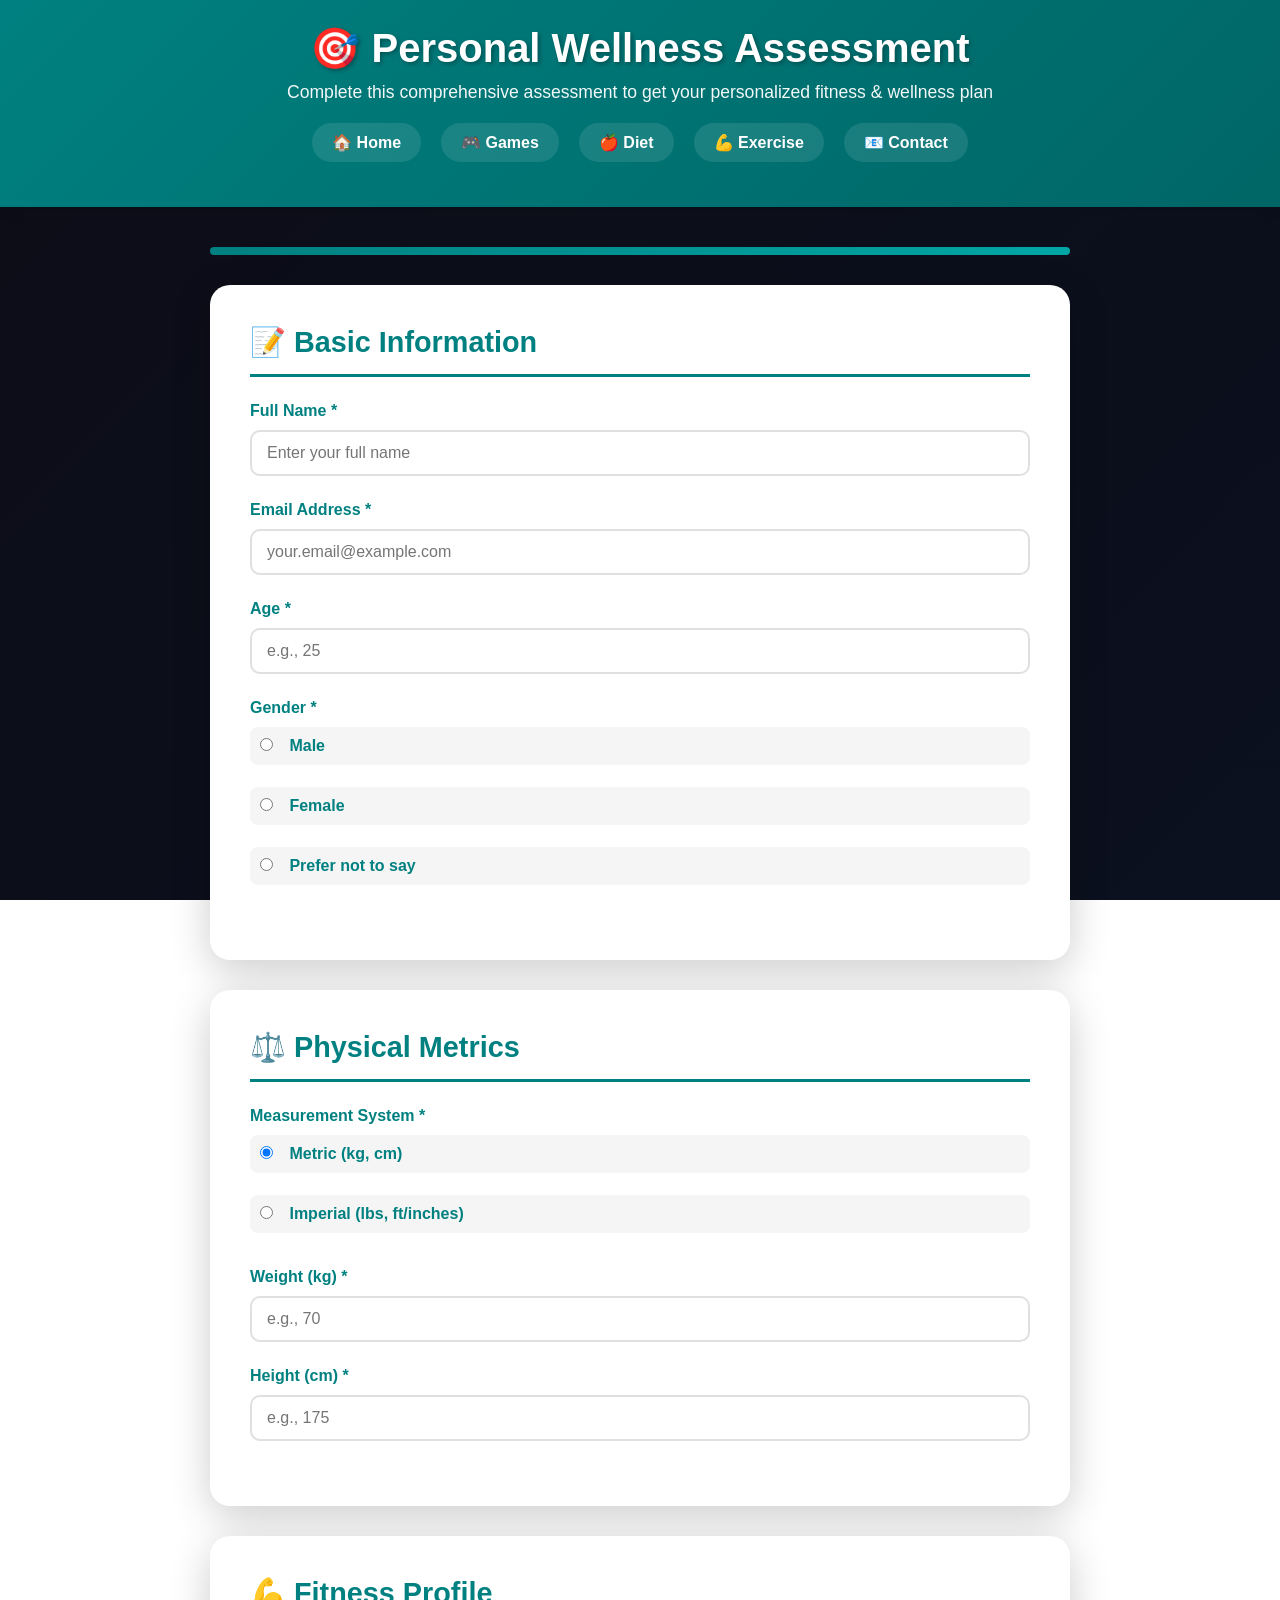
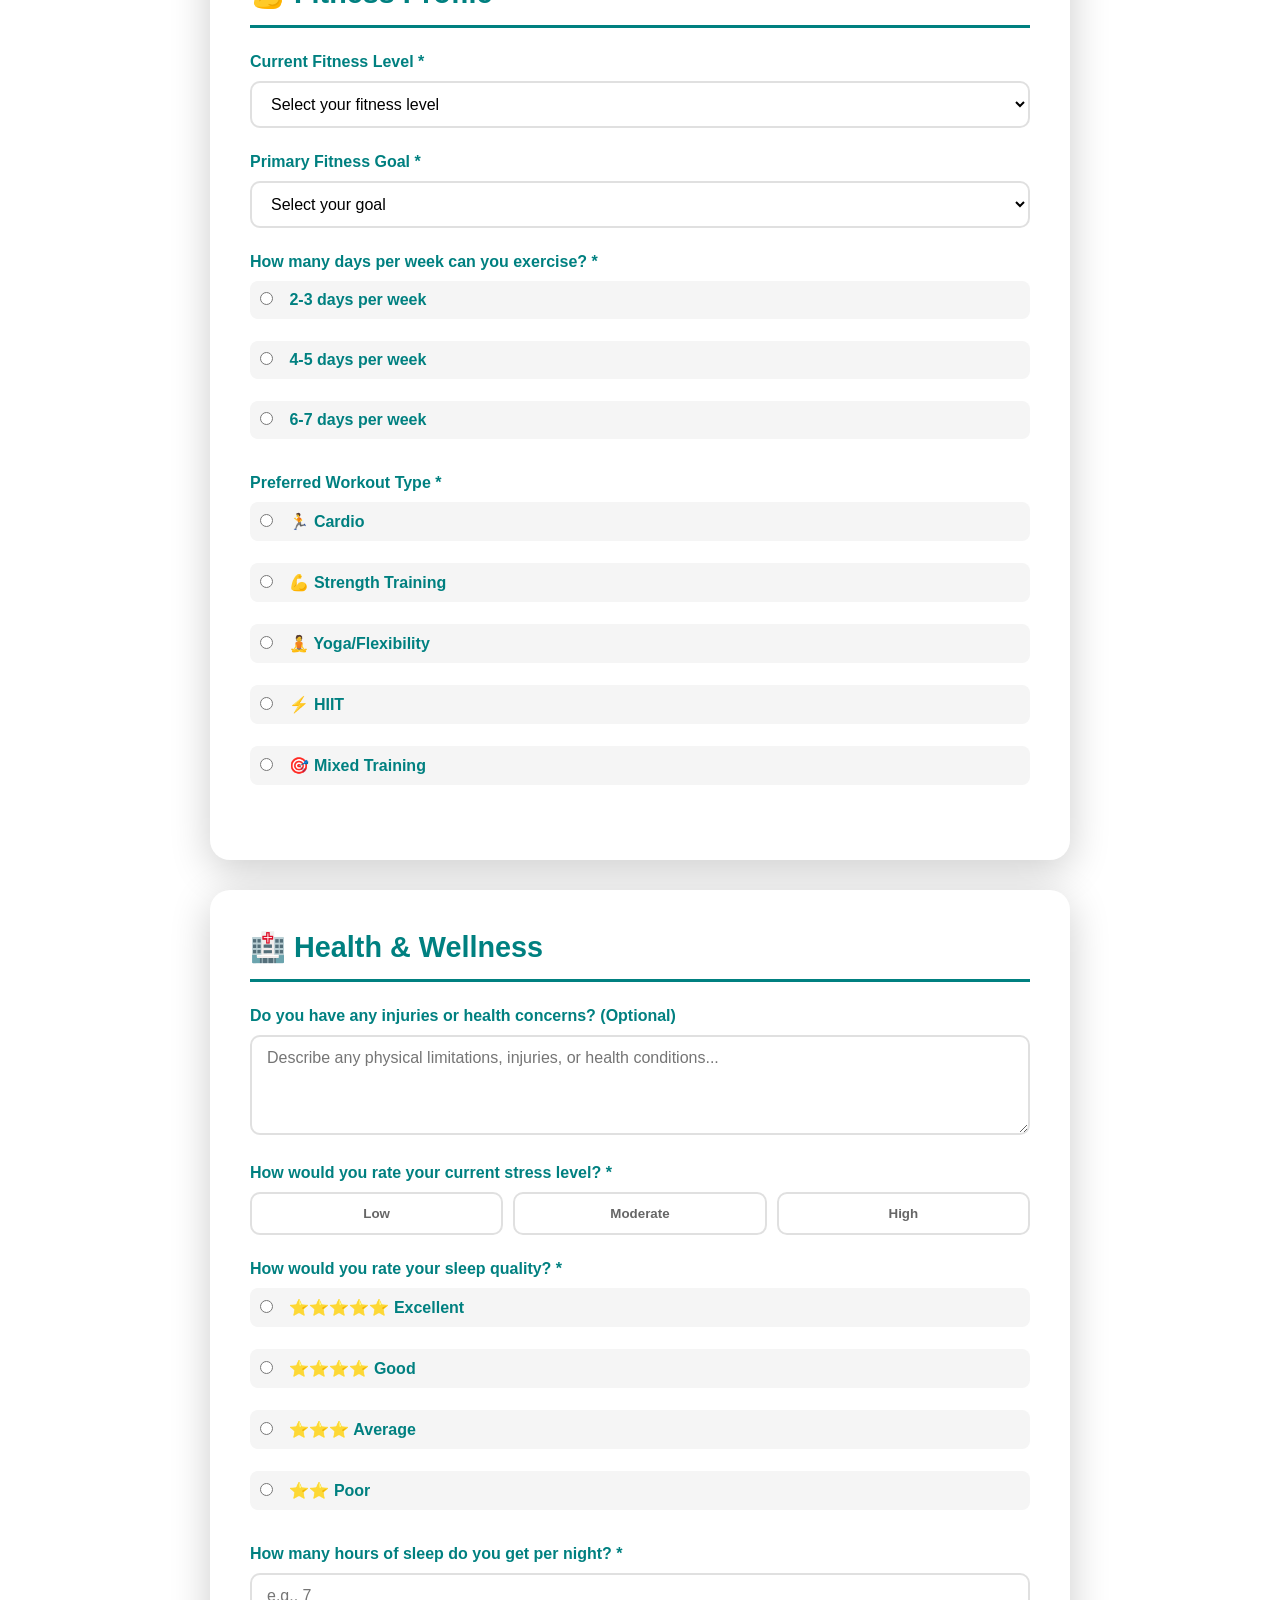
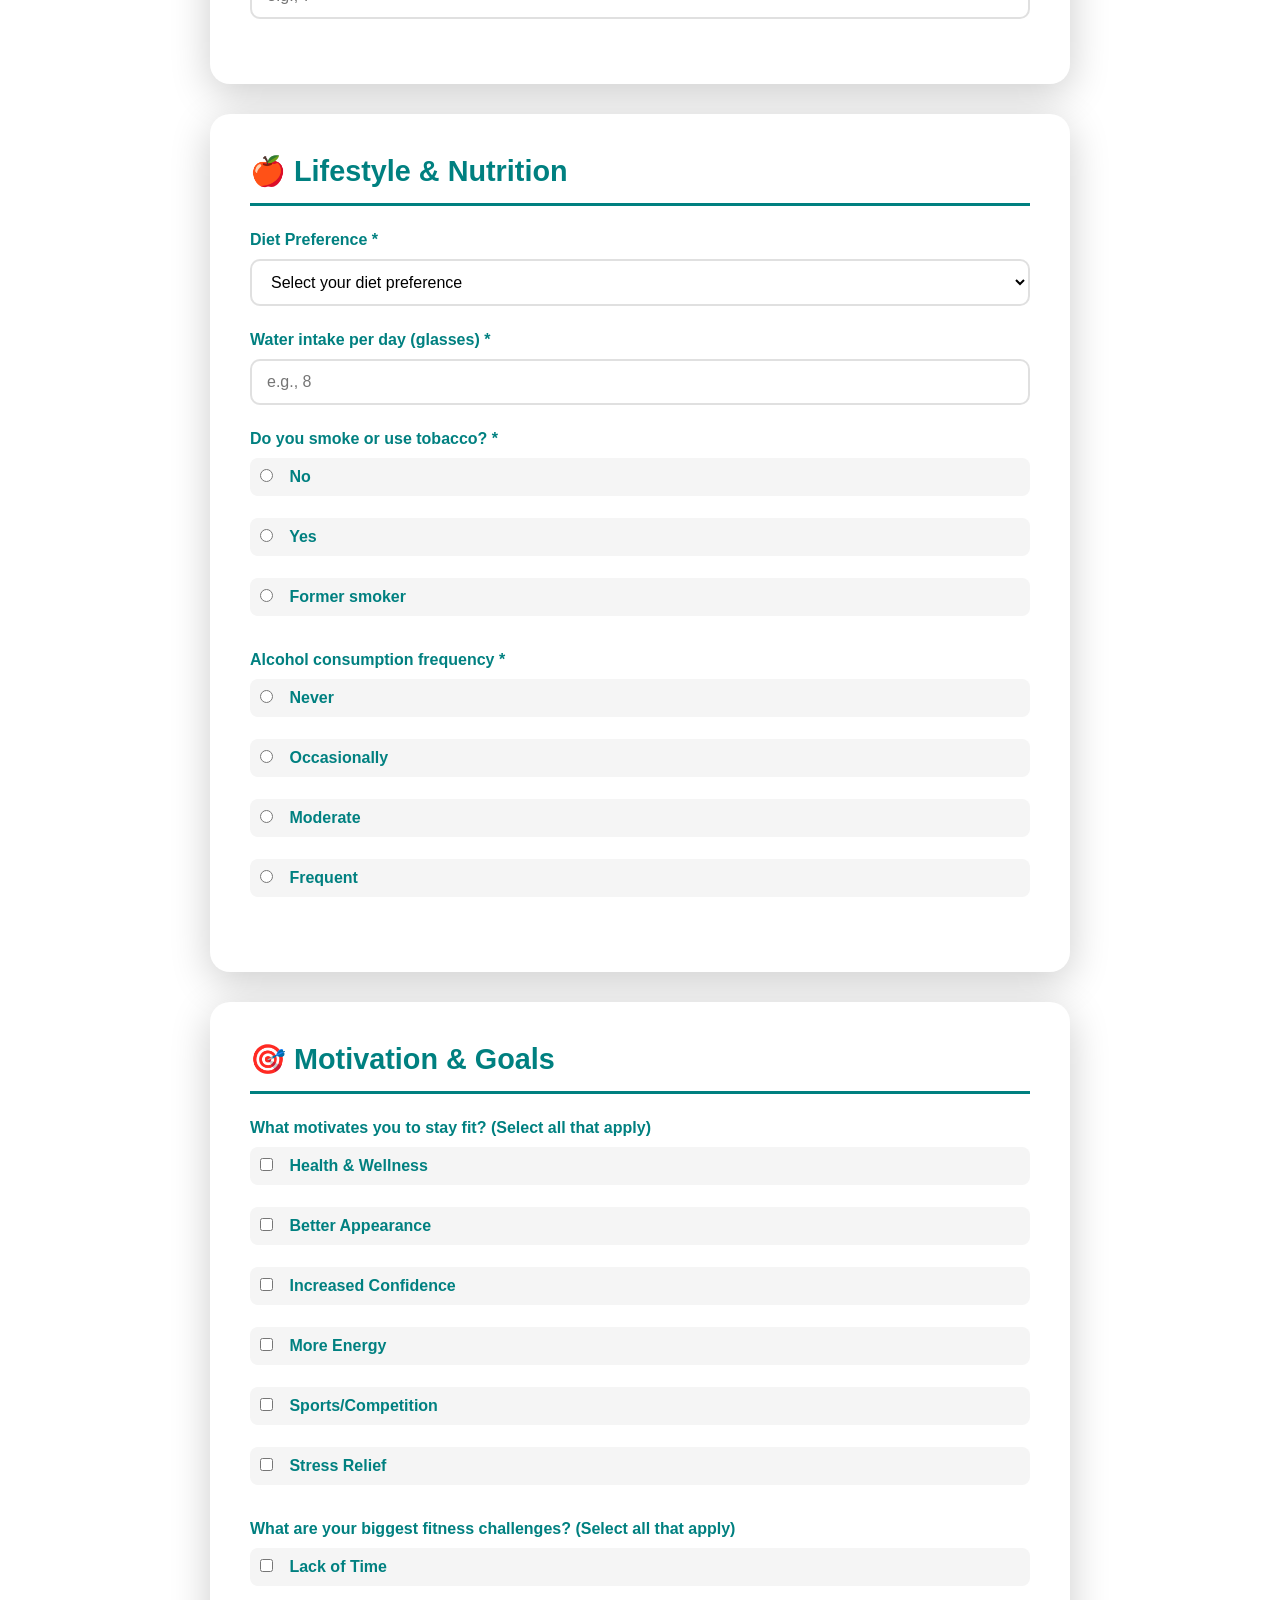
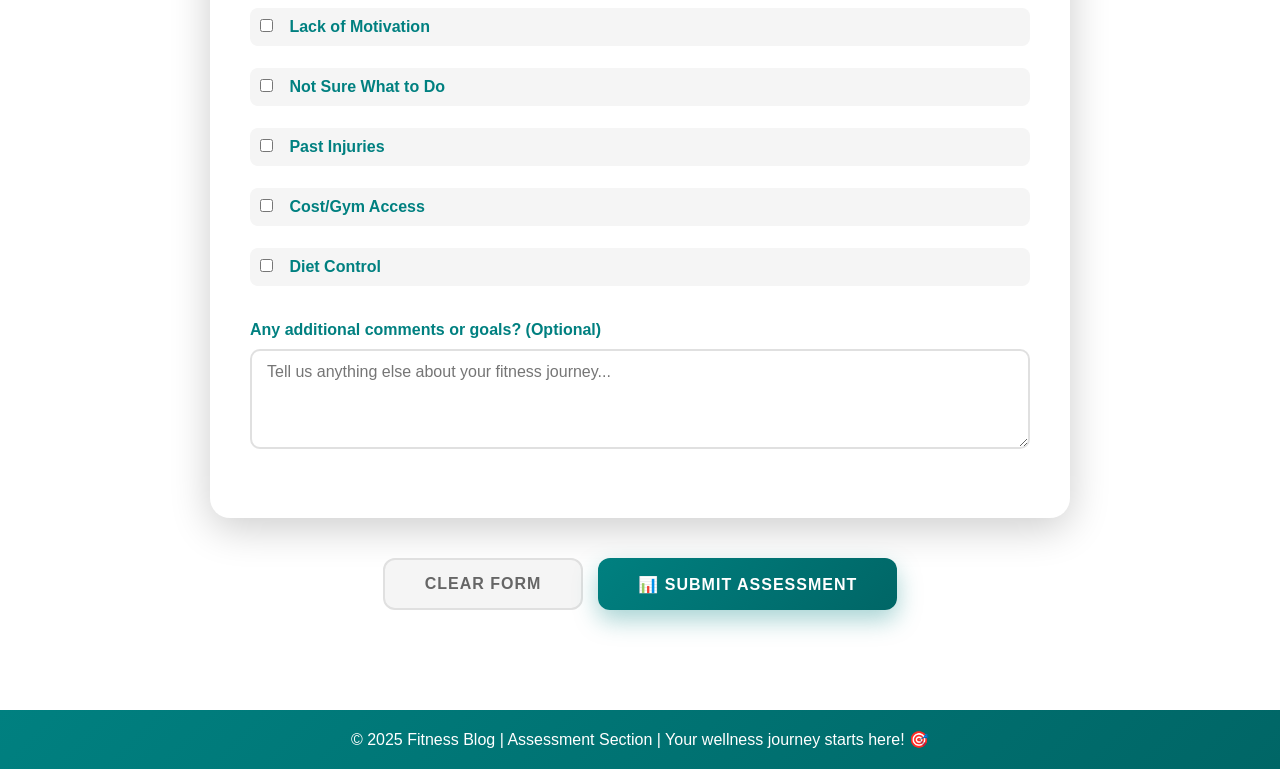
==== assessment.html @ c4cea881 "feat: Add comprehensive wellness assessment, games page, and enhanced BMI calculator with imperial u" ====
<!DOCTYPE html>
<html lang="en">
<head>
  <meta charset="UTF-8">
  <meta name="viewport" content="width=device-width, initial-scale=1.0">
  <meta name="description" content="Comprehensive Fitness & Wellness Assessment">
  <title>Fitness Assessment - Your Personal Wellness Journey</title>
  <style>
    * {
      margin: 0;
      padding: 0;
      box-sizing: border-box;
    }

    body {
      font-family: 'Segoe UI', Arial, sans-serif;
      background: linear-gradient(rgba(0, 0, 0, 0.5), rgba(0, 0, 0, 0.5)), 
                  linear-gradient(135deg, #1a1a2e, #16213e);
      background-size: cover;
      background-attachment: fixed;
      min-height: 100vh;
      color: #333;
    }

    header {
      background: linear-gradient(135deg, #008080, #006666);
      color: white;
      padding: 25px;
      text-align: center;
      box-shadow: 0 2px 15px rgba(0,0,0,0.1);
    }

    header h1 {
      font-size: 2.5rem;
      margin-bottom: 10px;
      text-shadow: 2px 2px 4px rgba(0,0,0,0.3);
    }

    header p {
      font-size: 1.1rem;
      opacity: 0.95;
    }

    nav {
      margin: 20px 0;
      display: flex;
      justify-content: center;
      gap: 20px;
      flex-wrap: wrap;
    }

    nav a {
      color: white;
      text-decoration: none;
      font-weight: bold;
      padding: 10px 20px;
      border-radius: 20px;
      transition: all 0.3s ease;
      background: rgba(255,255,255,0.1);
    }

    nav a:hover {
      background: rgba(255,255,255,0.25);
      color: #ffcc00;
      transform: translateY(-2px);
    }

    .container {
      max-width: 900px;
      margin: 0 auto;
      padding: 40px 20px;
    }

    .form-section {
      background: white;
      border-radius: 20px;
      padding: 40px;
      box-shadow: 0 10px 40px rgba(0,0,0,0.2);
      margin-bottom: 30px;
    }

    .form-section h2 {
      color: #008080;
      font-size: 1.8rem;
      margin-bottom: 25px;
      padding-bottom: 15px;
      border-bottom: 3px solid #008080;
    }

    .form-group {
      margin-bottom: 25px;
    }

    .form-group label {
      display: block;
      color: #008080;
      font-weight: 700;
      margin-bottom: 10px;
      font-size: 1rem;
    }

    .form-group input,
    .form-group select,
    .form-group textarea {
      width: 100%;
      padding: 12px 15px;
      border: 2px solid #e0e0e0;
      border-radius: 10px;
      font-size: 1rem;
      font-family: 'Segoe UI', Arial, sans-serif;
      transition: all 0.3s ease;
      background: rgba(255,255,255,0.95);
    }

    .form-group input:focus,
    .form-group select:focus,
    .form-group textarea:focus {
      border-color: #008080;
      box-shadow: 0 0 12px rgba(0,128,128,0.35);
      background: white;
      outline: none;
    }

    .form-group textarea {
      resize: vertical;
      min-height: 100px;
    }

    .radio-group {
      display: flex;
      flex-direction: column;
      gap: 12px;
    }

    .radio-option {
      display: flex;
      align-items: center;
      padding: 10px;
      border-radius: 8px;
      transition: all 0.2s ease;
      cursor: pointer;
      background: #f5f5f5;
    }

    .radio-option:hover {
      background: #e8f5e9;
    }

    .radio-option input[type="radio"] {
      width: auto;
      margin-right: 12px;
      cursor: pointer;
    }

    .checkbox-group {
      display: flex;
      flex-direction: column;
      gap: 12px;
    }

    .checkbox-option {
      display: flex;
      align-items: center;
      padding: 10px;
      border-radius: 8px;
      transition: all 0.2s ease;
      cursor: pointer;
      background: #f5f5f5;
    }

    .checkbox-option:hover {
      background: #e8f5e9;
    }

    .checkbox-option input[type="checkbox"] {
      width: auto;
      margin-right: 12px;
      cursor: pointer;
    }

    .scale-group {
      display: flex;
      justify-content: space-between;
      gap: 10px;
      margin-top: 10px;
    }

    .scale-btn {
      flex: 1;
      padding: 12px;
      border: 2px solid #e0e0e0;
      background: white;
      border-radius: 10px;
      cursor: pointer;
      transition: all 0.3s ease;
      font-weight: bold;
      color: #666;
    }

    .scale-btn:hover {
      border-color: #008080;
      background: #f0f8f8;
    }

    .scale-btn.active {
      background: #008080;
      color: white;
      border-color: #008080;
    }

    .button-group {
      display: flex;
      gap: 15px;
      justify-content: center;
      margin-top: 40px;
    }

    .btn {
      padding: 15px 40px;
      border: none;
      border-radius: 12px;
      font-size: 1rem;
      font-weight: bold;
      cursor: pointer;
      transition: all 0.3s ease;
      text-transform: uppercase;
      letter-spacing: 1px;
    }

    .btn-primary {
      background: linear-gradient(135deg, #008080, #006666);
      color: white;
      box-shadow: 0 10px 25px rgba(0,128,128,0.35);
    }

    .btn-primary:hover {
      transform: translateY(-3px);
      box-shadow: 0 15px 35px rgba(0,128,128,0.5);
    }

    .btn-primary:disabled {
      opacity: 0.5;
      cursor: not-allowed;
      transform: none;
    }

    .btn-secondary {
      background: #f5f5f5;
      color: #666;
      border: 2px solid #e0e0e0;
    }

    .btn-secondary:hover {
      border-color: #008080;
      color: #008080;
    }

    .progress-bar {
      background: #e0e0e0;
      height: 8px;
      border-radius: 10px;
      margin-bottom: 30px;
      overflow: hidden;
    }

    .progress-fill {
      height: 100%;
      background: linear-gradient(90deg, #008080, #00a6a6);
      transition: width 0.3s ease;
    }

    footer {
      background: linear-gradient(135deg, #008080, #006666);
      color: white;
      text-align: center;
      padding: 20px;
      margin-top: 60px;
    }

    .success-message {
      display: none;
      background: #4caf50;
      color: white;
      padding: 20px;
      border-radius: 10px;
      margin-bottom: 20px;
      text-align: center;
      font-weight: bold;
    }

    .error-message {
      display: none;
      background: #f44336;
      color: white;
      padding: 20px;
      border-radius: 10px;
      margin-bottom: 20px;
      text-align: center;
      font-weight: bold;
    }
  </style>
</head>
<body>

  <header>
    <h1>🎯 Personal Wellness Assessment</h1>
    <p>Complete this comprehensive assessment to get your personalized fitness & wellness plan</p>
    <nav>
      <a href="index.html">🏠 Home</a>
      <a href="games.html">🎮 Games</a>
      <a href="diet.html">🍎 Diet</a>
      <a href="exercise.html">💪 Exercise</a>
      <a href="contact.html">📧 Contact</a>
    </nav>
  </header>

  <div class="container">
    <div class="progress-bar">
      <div class="progress-fill" id="progressFill"></div>
    </div>

    <div class="success-message" id="successMessage">
      ✅ Assessment submitted successfully! Check your email for personalized recommendations.
    </div>

    <div class="error-message" id="errorMessage"></div>

    <form id="assessmentForm">
      <!-- Section 1: Basic Information -->
      <div class="form-section">
        <h2>📝 Basic Information</h2>

        <div class="form-group">
          <label for="name">Full Name *</label>
          <input type="text" id="name" name="name" required placeholder="Enter your full name">
        </div>

        <div class="form-group">
          <label for="email">Email Address *</label>
          <input type="email" id="email" name="email" required placeholder="your.email@example.com">
        </div>

        <div class="form-group">
          <label for="age">Age *</label>
          <input type="number" id="age" name="age" required min="13" max="120" placeholder="e.g., 25">
        </div>

        <div class="form-group">
          <label>Gender *</label>
          <div class="radio-group">
            <label class="radio-option">
              <input type="radio" name="gender" value="male" required> Male
            </label>
            <label class="radio-option">
              <input type="radio" name="gender" value="female" required> Female
            </label>
            <label class="radio-option">
              <input type="radio" name="gender" value="other" required> Prefer not to say
            </label>
          </div>
        </div>
      </div>

      <!-- Section 2: Physical Metrics -->
      <div class="form-section">
        <h2>⚖️ Physical Metrics</h2>

        <div class="form-group">
          <label>Measurement System *</label>
          <div class="radio-group">
            <label class="radio-option">
              <input type="radio" name="unitSystem" value="metric" required checked> Metric (kg, cm)
            </label>
            <label class="radio-option">
              <input type="radio" name="unitSystem" value="imperial" required> Imperial (lbs, ft/inches)
            </label>
          </div>
        </div>

        <div class="form-group">
          <label for="weight">Weight (kg) *</label>
          <input type="number" id="weight" name="weight" required min="30" max="300" step="0.1" placeholder="e.g., 70">
        </div>

        <div class="form-group">
          <label for="height">Height (cm) *</label>
          <input type="number" id="height" name="height" required min="100" max="250" placeholder="e.g., 175">
        </div>
      </div>

      <!-- Section 3: Fitness Profile -->
      <div class="form-section">
        <h2>💪 Fitness Profile</h2>

        <div class="form-group">
          <label for="fitnessLevel">Current Fitness Level *</label>
          <select id="fitnessLevel" name="fitnessLevel" required>
            <option value="">Select your fitness level</option>
            <option value="beginner">🌱 Beginner (Little to no exercise)</option>
            <option value="intermediate">📈 Intermediate (Exercise 2-3x per week)</option>
            <option value="advanced">🏆 Advanced (Exercise 4+ times per week)</option>
          </select>
        </div>

        <div class="form-group">
          <label for="goal">Primary Fitness Goal *</label>
          <select id="goal" name="goal" required>
            <option value="">Select your goal</option>
            <option value="weight-loss">💪 Weight Loss</option>
            <option value="muscle-gain">🏋️ Muscle Gain</option>
            <option value="strength">⚡ Build Strength</option>
            <option value="flexibility">🧘 Flexibility & Mobility</option>
            <option value="endurance">🏃 Improve Endurance</option>
            <option value="general">✨ General Health & Fitness</option>
          </select>
        </div>

        <div class="form-group">
          <label>How many days per week can you exercise? *</label>
          <div class="radio-group">
            <label class="radio-option">
              <input type="radio" name="frequency" value="2-3" required> 2-3 days per week
            </label>
            <label class="radio-option">
              <input type="radio" name="frequency" value="4-5" required> 4-5 days per week
            </label>
            <label class="radio-option">
              <input type="radio" name="frequency" value="6-7" required> 6-7 days per week
            </label>
          </div>
        </div>

        <div class="form-group">
          <label>Preferred Workout Type *</label>
          <div class="radio-group">
            <label class="radio-option">
              <input type="radio" name="workoutType" value="cardio" required> 🏃 Cardio
            </label>
            <label class="radio-option">
              <input type="radio" name="workoutType" value="strength" required> 💪 Strength Training
            </label>
            <label class="radio-option">
              <input type="radio" name="workoutType" value="yoga" required> 🧘 Yoga/Flexibility
            </label>
            <label class="radio-option">
              <input type="radio" name="workoutType" value="hiit" required> ⚡ HIIT
            </label>
            <label class="radio-option">
              <input type="radio" name="workoutType" value="mixed" required> 🎯 Mixed Training
            </label>
          </div>
        </div>
      </div>

      <!-- Section 4: Health & Wellness -->
      <div class="form-section">
        <h2>🏥 Health & Wellness</h2>

        <div class="form-group">
          <label>Do you have any injuries or health concerns? (Optional)</label>
          <textarea id="injuries" name="injuries" placeholder="Describe any physical limitations, injuries, or health conditions..."></textarea>
        </div>

        <div class="form-group">
          <label>How would you rate your current stress level? *</label>
          <div class="scale-group">
            <button type="button" class="scale-btn" data-stress="1">Low</button>
            <button type="button" class="scale-btn" data-stress="2">Moderate</button>
            <button type="button" class="scale-btn" data-stress="3">High</button>
          </div>
          <input type="hidden" id="stressLevel" name="stressLevel" required>
        </div>

        <div class="form-group">
          <label>How would you rate your sleep quality? *</label>
          <div class="radio-group">
            <label class="radio-option">
              <input type="radio" name="sleep" value="excellent" required> ⭐⭐⭐⭐⭐ Excellent
            </label>
            <label class="radio-option">
              <input type="radio" name="sleep" value="good" required> ⭐⭐⭐⭐ Good
            </label>
            <label class="radio-option">
              <input type="radio" name="sleep" value="average" required> ⭐⭐⭐ Average
            </label>
            <label class="radio-option">
              <input type="radio" name="sleep" value="poor" required> ⭐⭐ Poor
            </label>
          </div>
        </div>

        <div class="form-group">
          <label>How many hours of sleep do you get per night? *</label>
          <input type="number" id="sleepHours" name="sleepHours" required min="3" max="12" step="0.5" placeholder="e.g., 7">
        </div>
      </div>

      <!-- Section 5: Lifestyle & Nutrition -->
      <div class="form-section">
        <h2>🍎 Lifestyle & Nutrition</h2>

        <div class="form-group">
          <label for="dietPreference">Diet Preference *</label>
          <select id="dietPreference" name="dietPreference" required>
            <option value="">Select your diet preference</option>
            <option value="vegetarian">🥬 Vegetarian</option>
            <option value="non-vegetarian">🥩 Non-Vegetarian</option>
            <option value="vegan">🌱 Vegan</option>
            <option value="no-preference">😋 No Preference</option>
          </select>
        </div>

        <div class="form-group">
          <label>Water intake per day (glasses) *</label>
          <input type="number" id="waterIntake" name="waterIntake" required min="0" max="20" placeholder="e.g., 8">
        </div>

        <div class="form-group">
          <label>Do you smoke or use tobacco? *</label>
          <div class="radio-group">
            <label class="radio-option">
              <input type="radio" name="smoking" value="no" required> No
            </label>
            <label class="radio-option">
              <input type="radio" name="smoking" value="yes" required> Yes
            </label>
            <label class="radio-option">
              <input type="radio" name="smoking" value="former" required> Former smoker
            </label>
          </div>
        </div>

        <div class="form-group">
          <label>Alcohol consumption frequency *</label>
          <div class="radio-group">
            <label class="radio-option">
              <input type="radio" name="alcohol" value="none" required> Never
            </label>
            <label class="radio-option">
              <input type="radio" name="alcohol" value="occasional" required> Occasionally
            </label>
            <label class="radio-option">
              <input type="radio" name="alcohol" value="moderate" required> Moderate
            </label>
            <label class="radio-option">
              <input type="radio" name="alcohol" value="frequent" required> Frequent
            </label>
          </div>
        </div>
      </div>

      <!-- Section 6: Motivation & Goals -->
      <div class="form-section">
        <h2>🎯 Motivation & Goals</h2>

        <div class="form-group">
          <label>What motivates you to stay fit? (Select all that apply)</label>
          <div class="checkbox-group">
            <label class="checkbox-option">
              <input type="checkbox" name="motivation" value="health"> Health & Wellness
            </label>
            <label class="checkbox-option">
              <input type="checkbox" name="motivation" value="appearance"> Better Appearance
            </label>
            <label class="checkbox-option">
              <input type="checkbox" name="motivation" value="confidence"> Increased Confidence
            </label>
            <label class="checkbox-option">
              <input type="checkbox" name="motivation" value="energy"> More Energy
            </label>
            <label class="checkbox-option">
              <input type="checkbox" name="motivation" value="sports"> Sports/Competition
            </label>
            <label class="checkbox-option">
              <input type="checkbox" name="motivation" value="stress"> Stress Relief
            </label>
          </div>
        </div>

        <div class="form-group">
          <label>What are your biggest fitness challenges? (Select all that apply)</label>
          <div class="checkbox-group">
            <label class="checkbox-option">
              <input type="checkbox" name="challenges" value="time"> Lack of Time
            </label>
            <label class="checkbox-option">
              <input type="checkbox" name="challenges" value="motivation"> Lack of Motivation
            </label>
            <label class="checkbox-option">
              <input type="checkbox" name="challenges" value="knowledge"> Not Sure What to Do
            </label>
            <label class="checkbox-option">
              <input type="checkbox" name="challenges" value="injury"> Past Injuries
            </label>
            <label class="checkbox-option">
              <input type="checkbox" name="challenges" value="cost"> Cost/Gym Access
            </label>
            <label class="checkbox-option">
              <input type="checkbox" name="challenges" value="diet"> Diet Control
            </label>
          </div>
        </div>

        <div class="form-group">
          <label for="additional">Any additional comments or goals? (Optional)</label>
          <textarea id="additional" name="additional" placeholder="Tell us anything else about your fitness journey..."></textarea>
        </div>
      </div>

      <!-- Buttons -->
      <div class="button-group">
        <button type="reset" class="btn btn-secondary">Clear Form</button>
        <button type="submit" class="btn btn-primary" id="submitBtn">📊 Submit Assessment</button>
      </div>
    </form>
  </div>

  <footer>
    <p>© 2025 Fitness Blog | Assessment Section | Your wellness journey starts here! 🎯</p>
  </footer>

  <script>
    const API_URL = 'http://localhost:5000';
    const form = document.getElementById('assessmentForm');

    // Scale button handlers
    document.querySelectorAll('[data-stress]').forEach(btn => {
      btn.addEventListener('click', function(e) {
        e.preventDefault();
        document.querySelectorAll('[data-stress]').forEach(b => b.classList.remove('active'));
        this.classList.add('active');
        document.getElementById('stressLevel').value = this.dataset.stress;
      });
    });

    // Progress bar update
    form.addEventListener('change', updateProgress);
    form.addEventListener('input', updateProgress);

    function updateProgress() {
      const inputs = form.querySelectorAll('input[required], select[required]');
      let filled = 0;
      inputs.forEach(input => {
        if (input.type === 'radio' || input.type === 'checkbox') {
          if (input.checked) filled++;
        } else if (input.value) {
          filled++;
        }
      });
      const progress = (filled / inputs.length) * 100;
      document.getElementById('progressFill').style.width = progress + '%';
    }

    // Form submission
    form.addEventListener('submit', async function(e) {
      e.preventDefault();

      const submitBtn = document.getElementById('submitBtn');
      const originalText = submitBtn.textContent;
      submitBtn.disabled = true;
      submitBtn.textContent = '⏳ Submitting...';

      try {
        const formData = new FormData(form);
        const data = {
          name: formData.get('name'),
          email: formData.get('email'),
          age: parseInt(formData.get('age')),
          gender: formData.get('gender'),
          weight: parseFloat(formData.get('weight')),
          height: parseFloat(formData.get('height')),
          fitness_level: formData.get('fitnessLevel'),
          goal: formData.get('goal'),
          frequency: formData.get('frequency'),
          workout_type: formData.get('workoutType'),
          injuries_concerns: formData.get('injuries'),
          stress_level: parseInt(formData.get('stressLevel')),
          sleep_quality: formData.get('sleep'),
          sleep_hours: parseFloat(formData.get('sleepHours')),
          diet_preference: formData.get('dietPreference'),
          water_intake: parseInt(formData.get('waterIntake')),
          smoking: formData.get('smoking'),
          alcohol: formData.get('alcohol'),
          motivation: Array.from(formData.getAll('motivation')),
          challenges: Array.from(formData.getAll('challenges')),
          additional_comments: formData.get('additional')
        };

        const response = await fetch(`${API_URL}/api/wellness-assessment`, {
          method: 'POST',
          headers: {
            'Content-Type': 'application/json',
          },
          body: JSON.stringify(data)
        });

        const result = await response.json();

        if (result.status === 'success') {
          document.getElementById('successMessage').style.display = 'block';
          form.reset();
          updateProgress();
          setTimeout(() => {
            window.scrollTo(0, 0);
          }, 100);
          setTimeout(() => {
            document.getElementById('successMessage').style.display = 'none';
          }, 5000);
        } else {
          showError(result.message || 'Failed to submit assessment');
        }
      } catch (error) {
        showError('Connection error. Make sure the backend server is running on port 5000.');
        console.error('Error:', error);
      }

      submitBtn.disabled = false;
      submitBtn.textContent = originalText;
    });

    function showError(message) {
      const errorDiv = document.getElementById('errorMessage');
      errorDiv.textContent = '❌ Error: ' + message;
      errorDiv.style.display = 'block';
      setTimeout(() => {
        errorDiv.style.display = 'none';
      }, 5000);
    }
  </script>

</body>
</html>
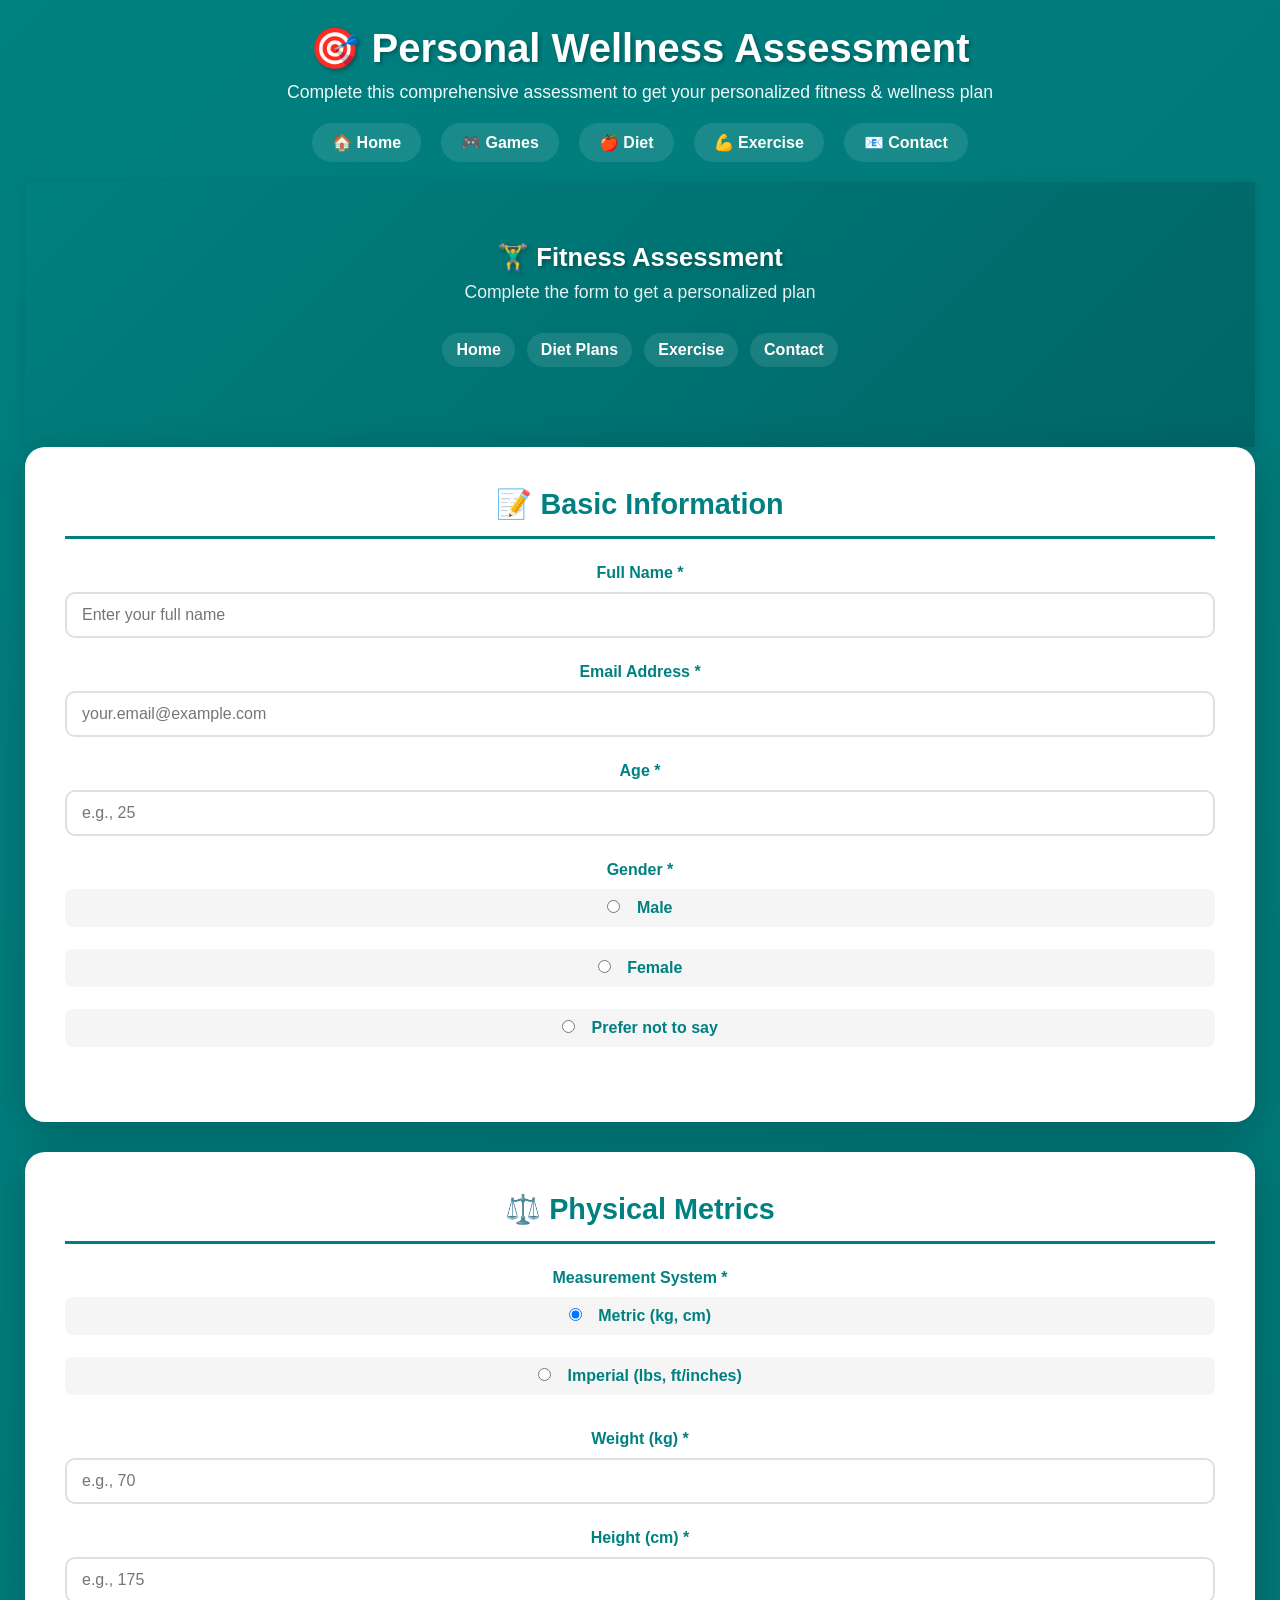
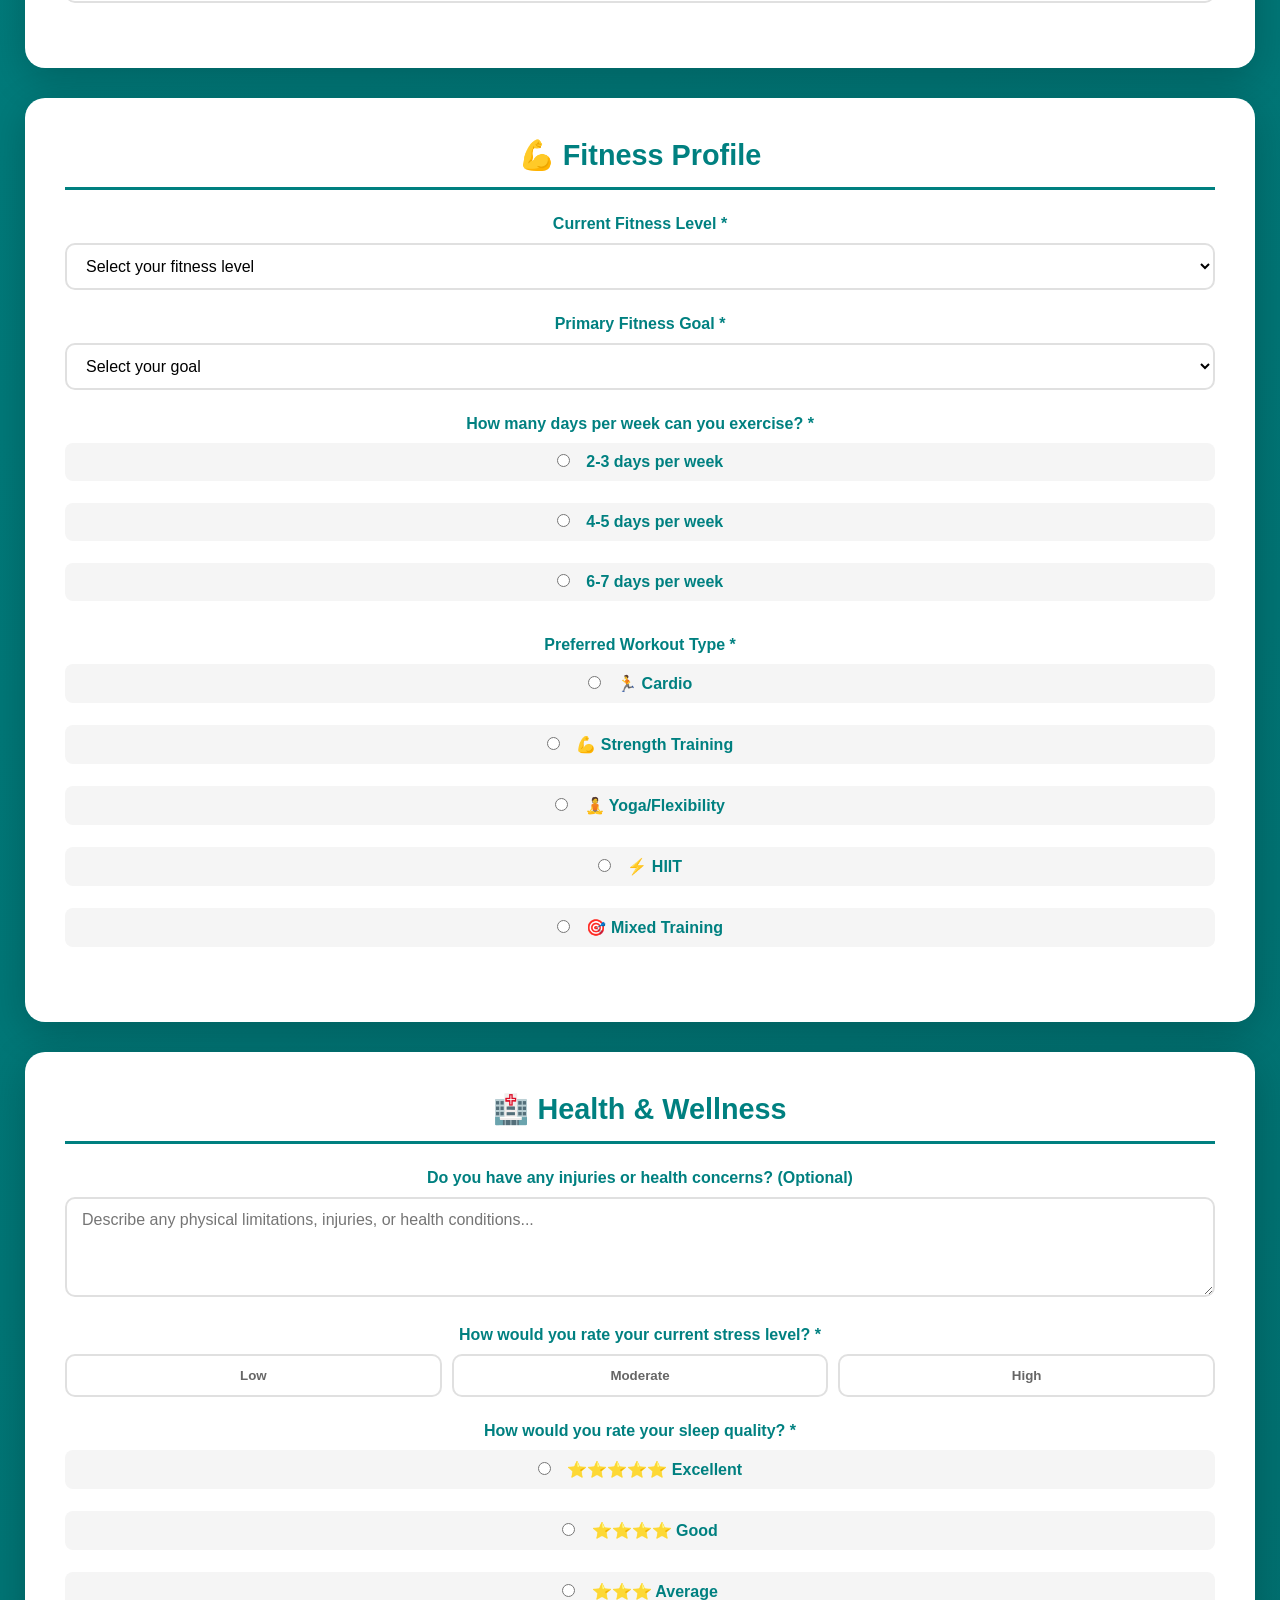
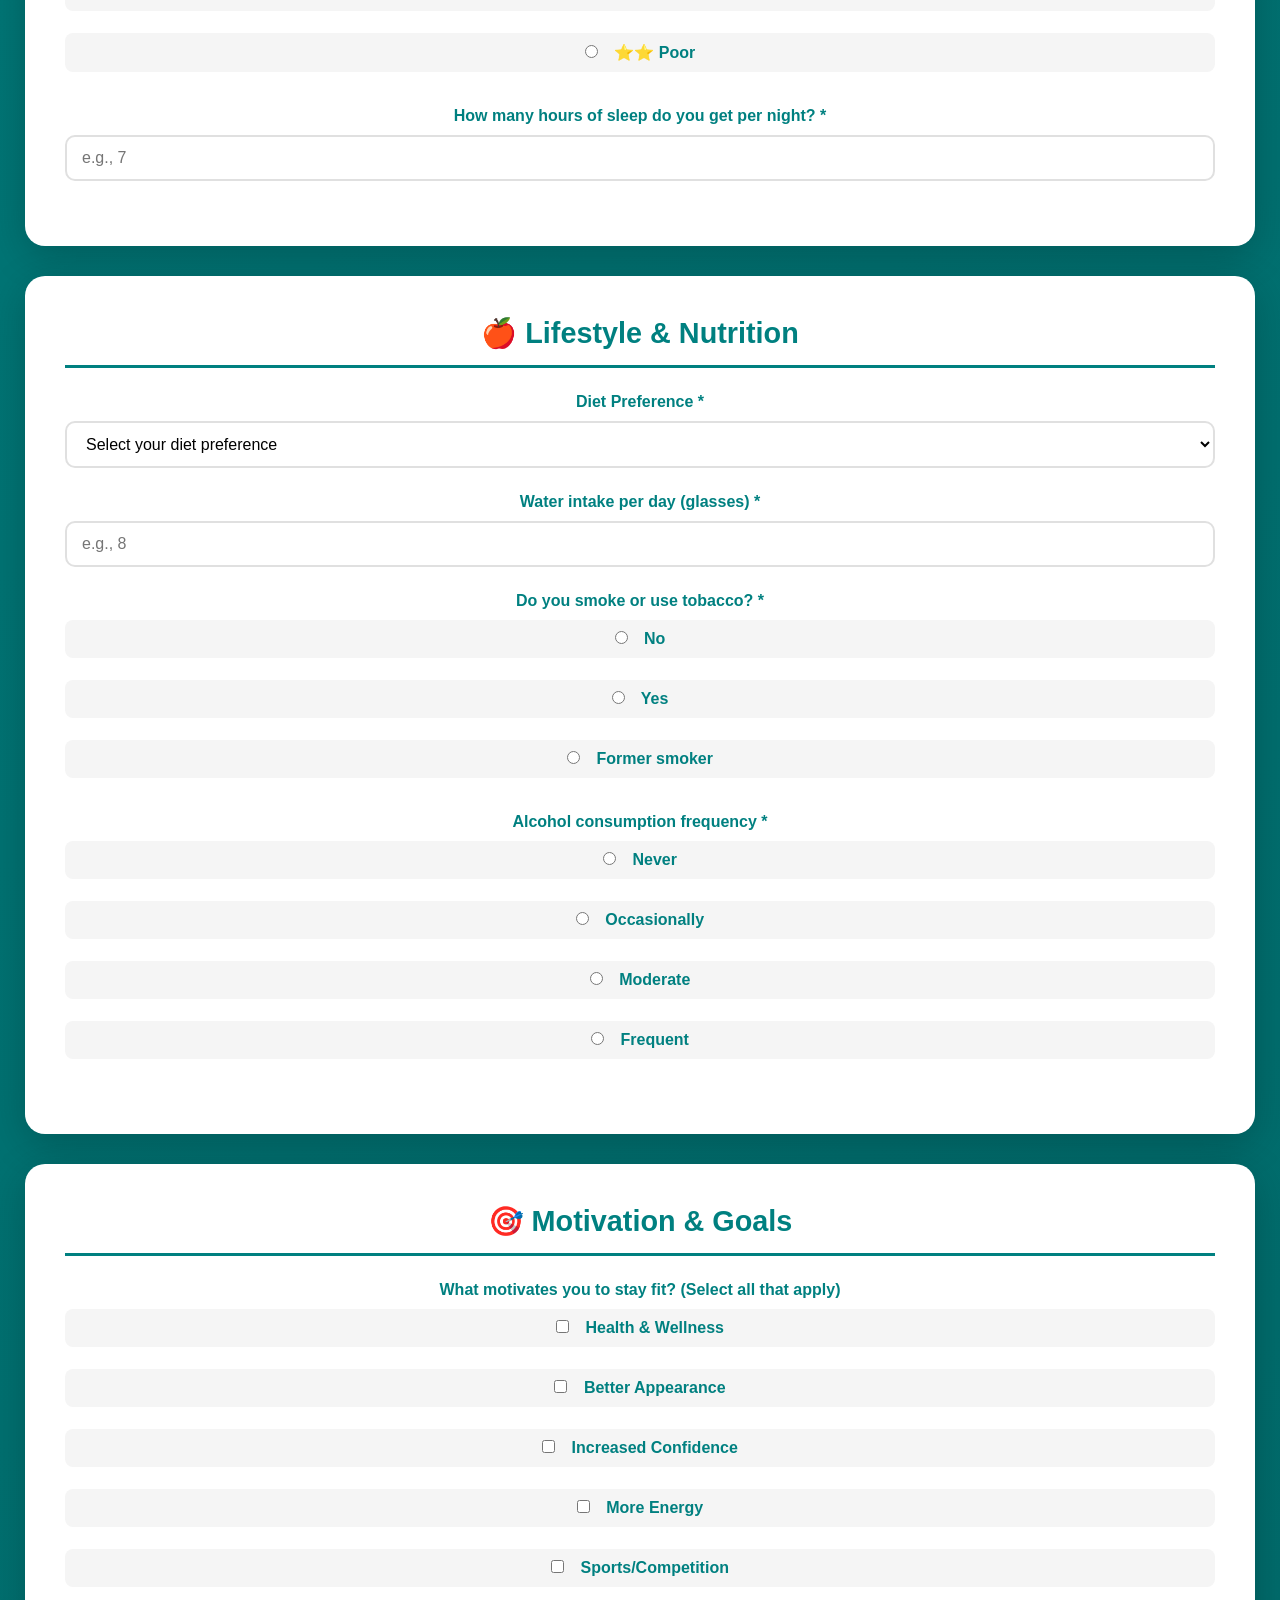
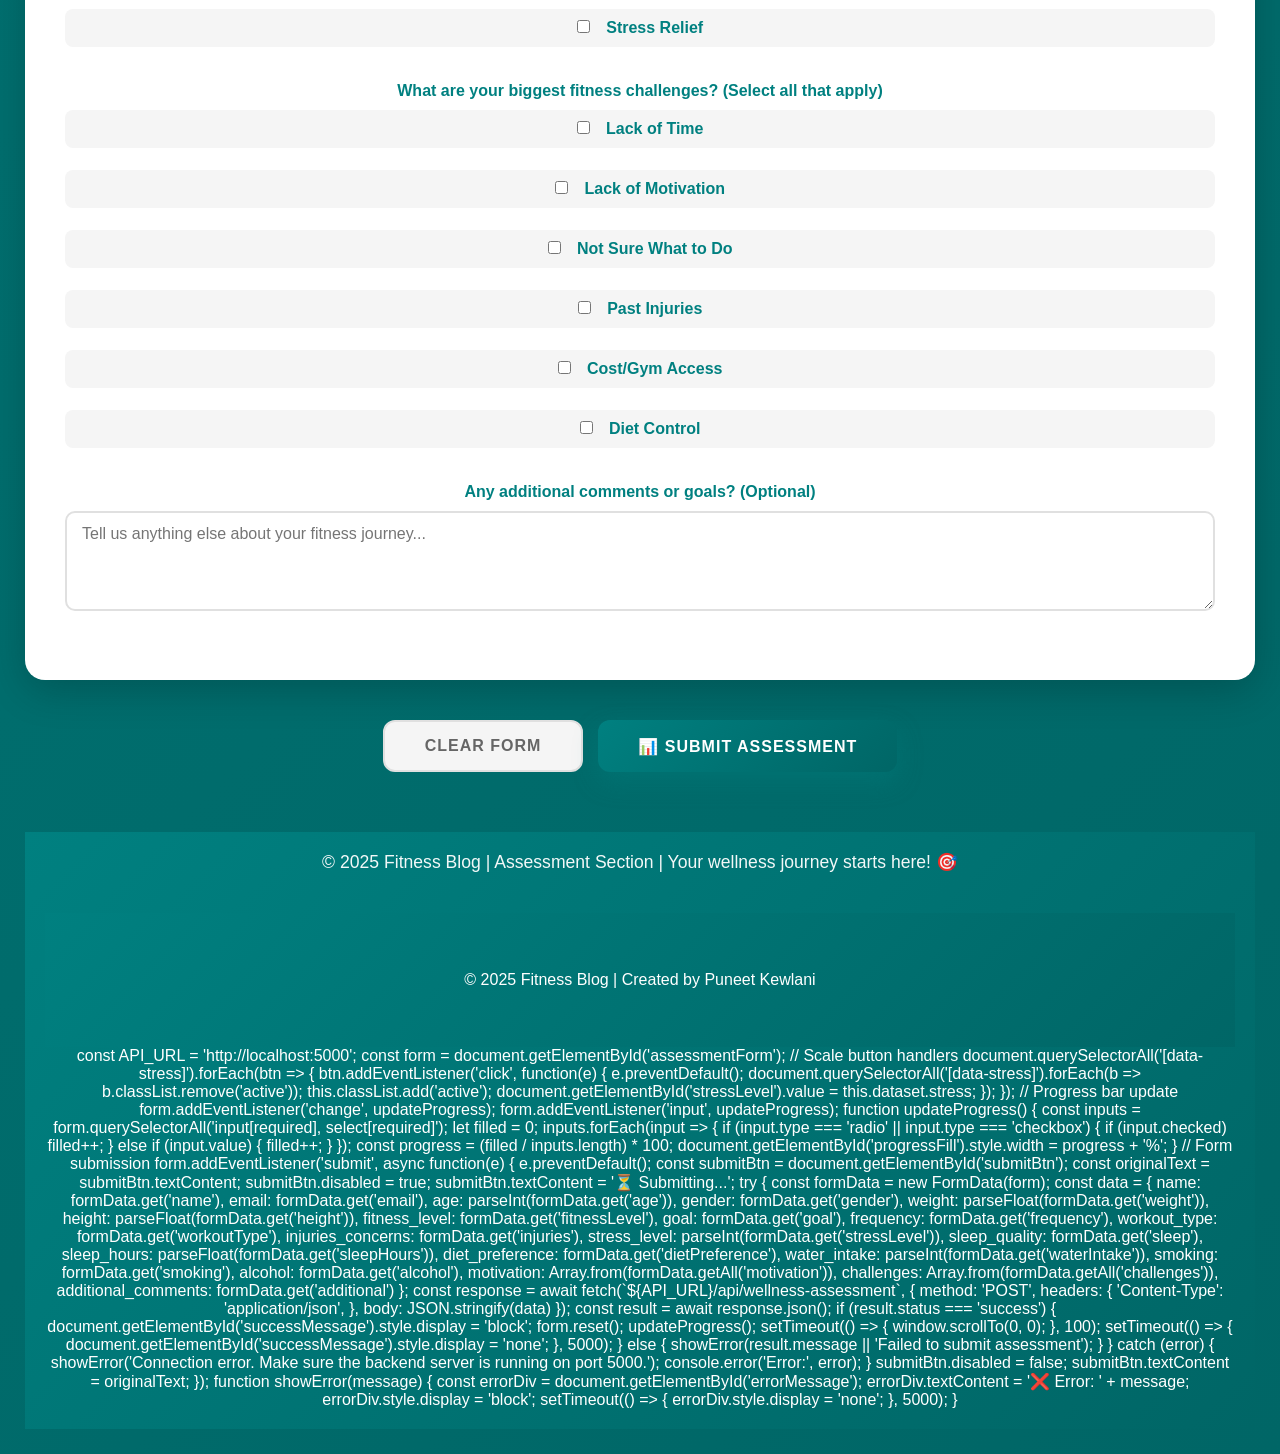
==== commit 5e6c15a7: "small changes to all files including the index" ====
--- a/assessment.html
+++ b/assessment.html
@@ -5,6 +5,11 @@
   <meta name="viewport" content="width=device-width, initial-scale=1.0">
   <meta name="description" content="Comprehensive Fitness & Wellness Assessment">
   <title>Fitness Assessment - Your Personal Wellness Journey</title>
+  <link rel="icon" href="assets/images/favicon.svg" type="image/svg+xml">
+  <link rel="preconnect" href="https://fonts.googleapis.com">
+  <link rel="preconnect" href="https://fonts.gstatic.com" crossorigin>
+  <link href="https://fonts.googleapis.com/css2?family=Inter:wght@400;600;700;800&display=swap" rel="stylesheet">
+  <link rel="stylesheet" href="assets/css/styles.css">
   <style>
     * {
       margin: 0;
@@ -312,10 +317,18 @@
       <a href="exercise.html">💪 Exercise</a>
       <a href="contact.html">📧 Contact</a>
     </nav>
+  <header id="top" class="site-header">
+    <div class="container">
+      <h1>🏋️‍♂️ Fitness Assessment</h1>
+      <p style="color:rgba(255,255,255,0.95);margin:0">Complete the form to get a personalized plan</p>
+      <nav class="site-nav">
+        <a href="index.html">Home</a>
+        <a href="diet.html">Diet Plans</a>
+        <a href="exercise.html">Exercise</a>
+        <a href="contact.html">Contact</a>
+      </nav>
+    </div>
   </header>
-
-  <div class="container">
-    <div class="progress-bar">
       <div class="progress-fill" id="progressFill"></div>
     </div>
 
@@ -617,9 +630,9 @@
 
   <footer>
     <p>© 2025 Fitness Blog | Assessment Section | Your wellness journey starts here! 🎯</p>
-  </footer>
-
-  <script>
+    <footer class="site-footer">
+      <div class="container">© 2025 Fitness Blog | Created by Puneet Kewlani</div>
+    </footer>
     const API_URL = 'http://localhost:5000';
     const form = document.getElementById('assessmentForm');
 
--- a/assets/css/styles.css
+++ b/assets/css/styles.css
@@ -0,0 +1,68 @@
+:root{
+  --bg-1: #1a1a2e;
+  --accent: #008080;
+  --accent-2: #00a6a6;
+  --muted: #666666;
+  --card-bg: rgba(255,255,255,0.98);
+  --radius: 12px;
+}
+
+/* Basic reset + typography */
+*{box-sizing:border-box}
+html,body{height:100%}
+body{
+  font-family:'Inter', system-ui, -apple-system, 'Segoe UI', Roboto, 'Helvetica Neue', Arial;
+  margin:0;
+  color:var(--muted);
+  background-color:var(--bg-1);
+}
+
+.container{max-width:1200px;margin:0 auto;padding:28px}
+
+header{background:linear-gradient(135deg,var(--accent),#006666);color:#fff;padding:20px;text-align:center}
+header h1{margin:0;font-size:1.6rem}
+nav{margin-top:12px}
+nav a{color:#fff;text-decoration:none;padding:8px 14px;border-radius:20px;font-weight:700;display:inline-block}
+nav a:hover{opacity:0.95;transform:translateY(-2px)}
+
+/* Buttons */
+.btn{display:inline-block;padding:10px 20px;border-radius:10px;text-decoration:none;font-weight:700}
+.btn-primary{background:linear-gradient(135deg,var(--accent),var(--accent-2));color:#fff}
+.btn-ghost{background:transparent;border:2px solid #fff;color:#fff}
+
+/* Cards */
+.card{background:var(--card-bg);border-radius:var(--radius);box-shadow:0 10px 30px rgba(0,0,0,0.12);overflow:hidden}
+.card-padding{padding:20px}
+
+/* Responsive image helper used for placeholders */
+.responsive-img{width:100%;height:100%;object-fit:cover;display:block}
+
+.feature-grid{display:grid;grid-template-columns:repeat(auto-fit,minmax(260px,1fr));gap:20px}
+.center{text-align:center}
+
+.cta{display:inline-block;padding:14px 36px;border-radius:14px}
+.cta-primary{background:linear-gradient(135deg,var(--accent),var(--accent-2));color:#fff;font-weight:800}
+
+.scroll-top{position:fixed;right:20px;bottom:25px;background:linear-gradient(135deg,var(--accent),var(--accent-2));color:#fff;width:44px;height:44px;border-radius:50%;display:flex;align-items:center;justify-content:center;text-decoration:none}
+
+/* Responsive helpers */
+@media (max-width:768px){.container{padding:18px}header h1{font-size:1.25rem}nav a{margin:4px 6px}}
+
+/* Utility */
+.muted{color:var(--muted)}
+
+/* Standard header / footer */
+.site-header{background:linear-gradient(135deg,var(--accent),#006666);padding:20px 0;color:#fff}
+.site-header .container{display:flex;flex-direction:column;align-items:center;gap:10px}
+.site-header h1{margin:0;font-size:1.6rem}
+.site-nav{display:flex;gap:12px;flex-wrap:wrap;justify-content:center}
+.site-nav a{color:#fff;text-decoration:none;padding:8px 14px;border-radius:18px;font-weight:700}
+.site-nav a:hover{opacity:0.95;transform:translateY(-2px)}
+
+.site-footer{background:linear-gradient(135deg,rgba(0,128,128,0.95),rgba(0,102,102,0.95));color:#fff;padding:18px;margin-top:40px}
+.site-footer .container{display:flex;align-items:center;justify-content:center}
+
+/* Feature link/button style used across pages */
+.feature-link{display:inline-block;padding:10px 18px;border-radius:8px;background:linear-gradient(135deg,var(--accent),var(--accent-2));color:#fff;text-decoration:none;font-weight:700}
+.feature-link:hover{transform:translateY(-3px);box-shadow:0 8px 22px rgba(0,0,0,0.12)}
+
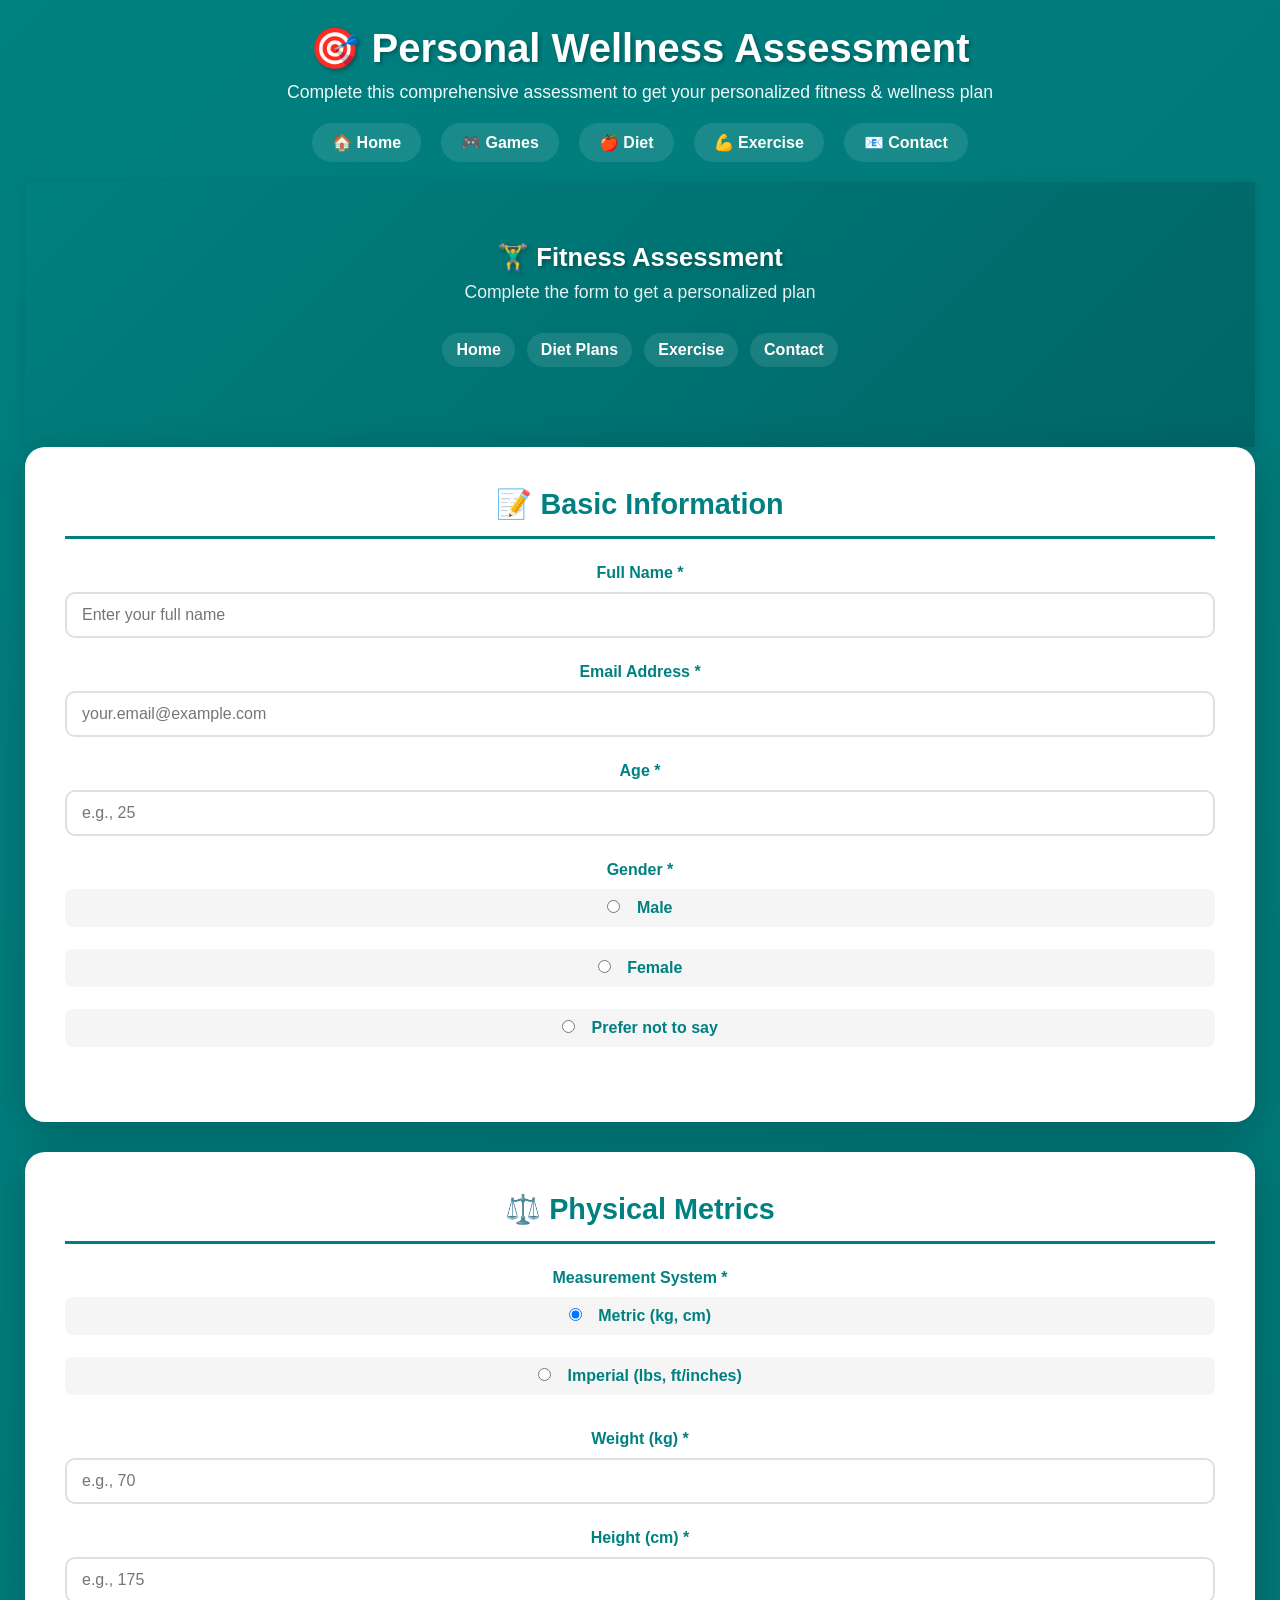
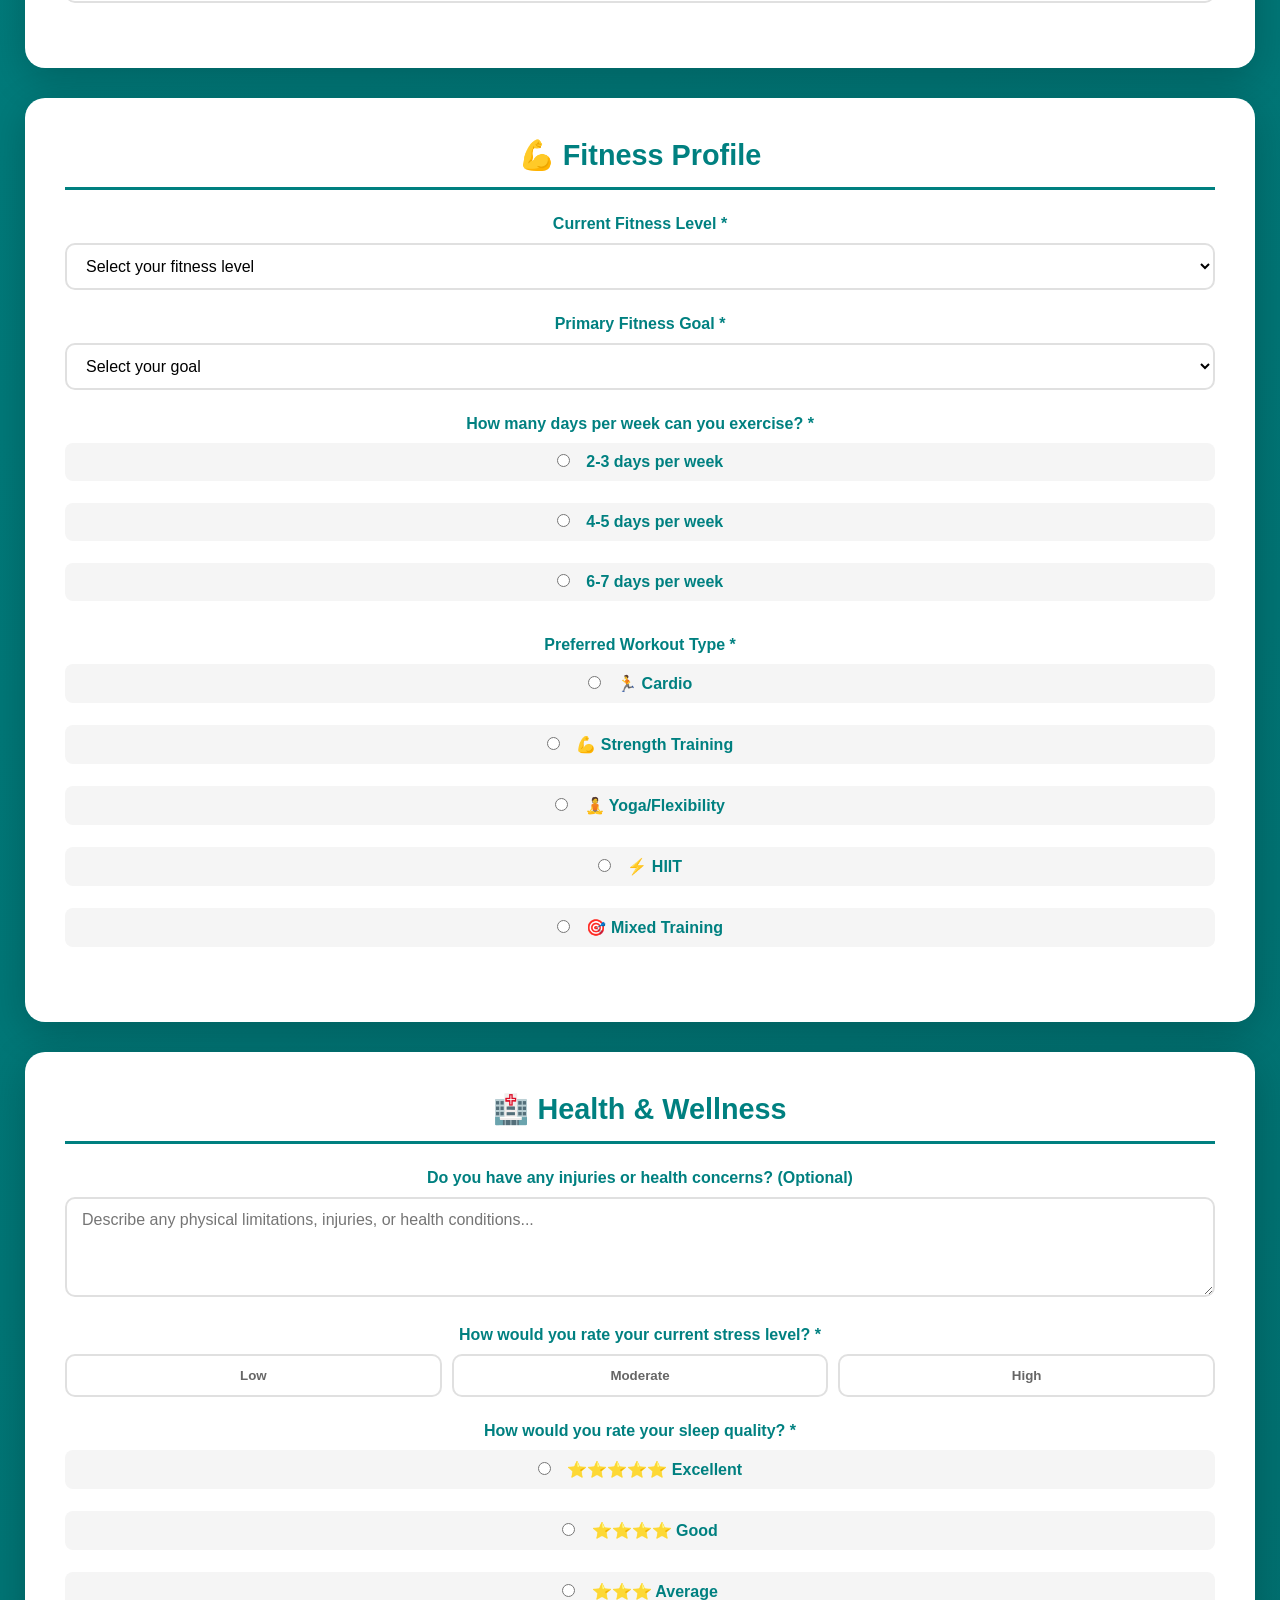
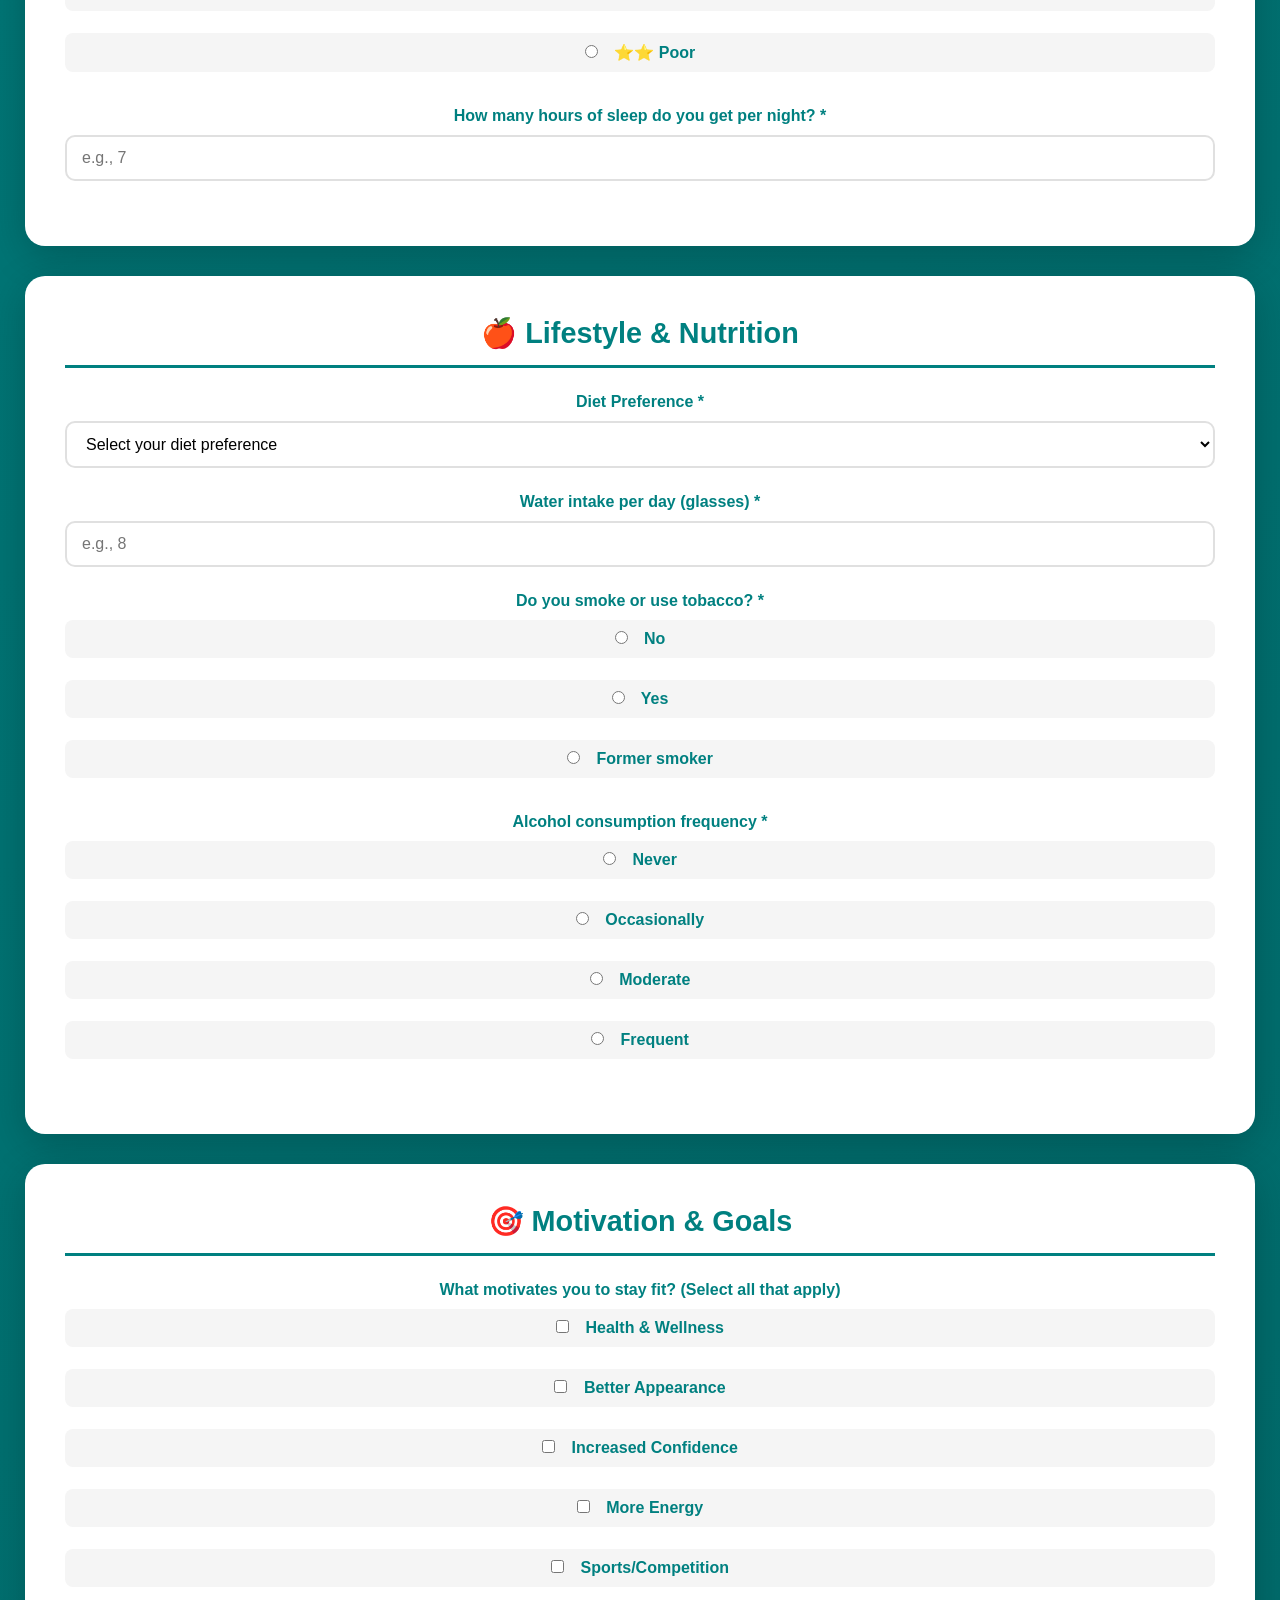
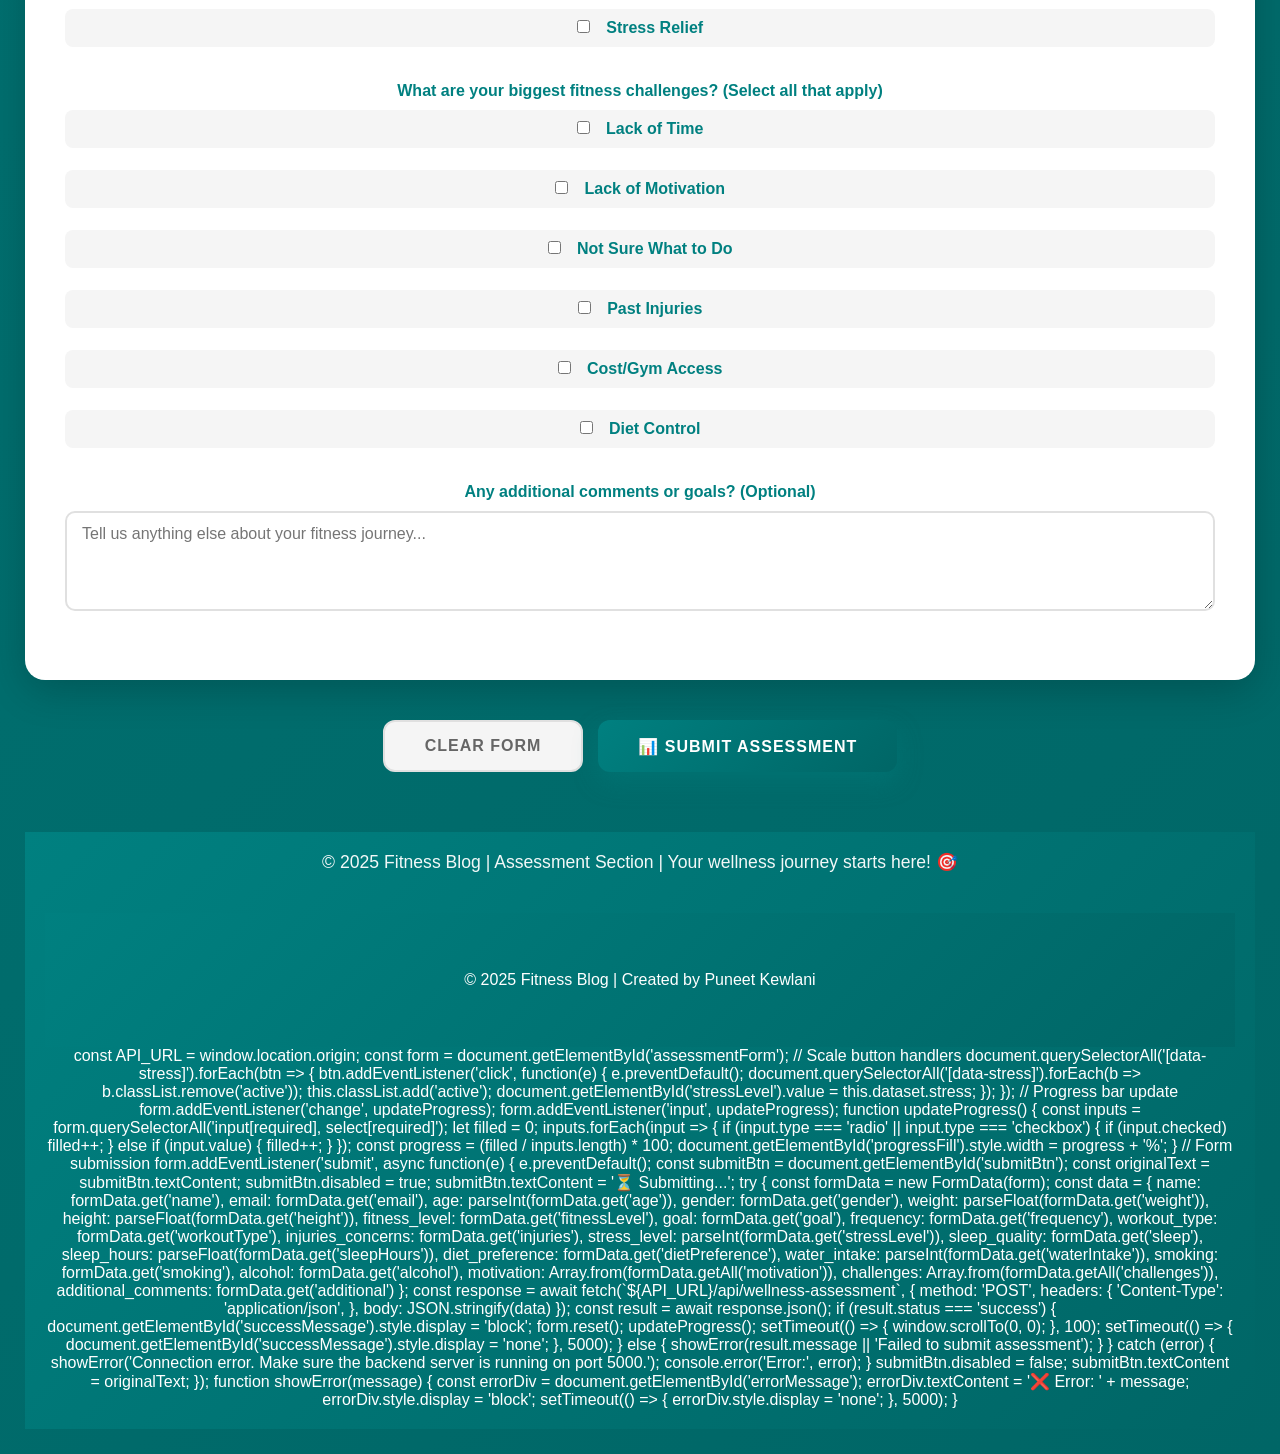
==== commit 2ac6ff14: "Fix: Use dynamic API URLs for production deployment" ====
--- a/assessment.html
+++ b/assessment.html
@@ -633,7 +633,7 @@
     <footer class="site-footer">
       <div class="container">© 2025 Fitness Blog | Created by Puneet Kewlani</div>
     </footer>
-    const API_URL = 'http://localhost:5000';
+    const API_URL = window.location.origin;
     const form = document.getElementById('assessmentForm');
 
     // Scale button handlers
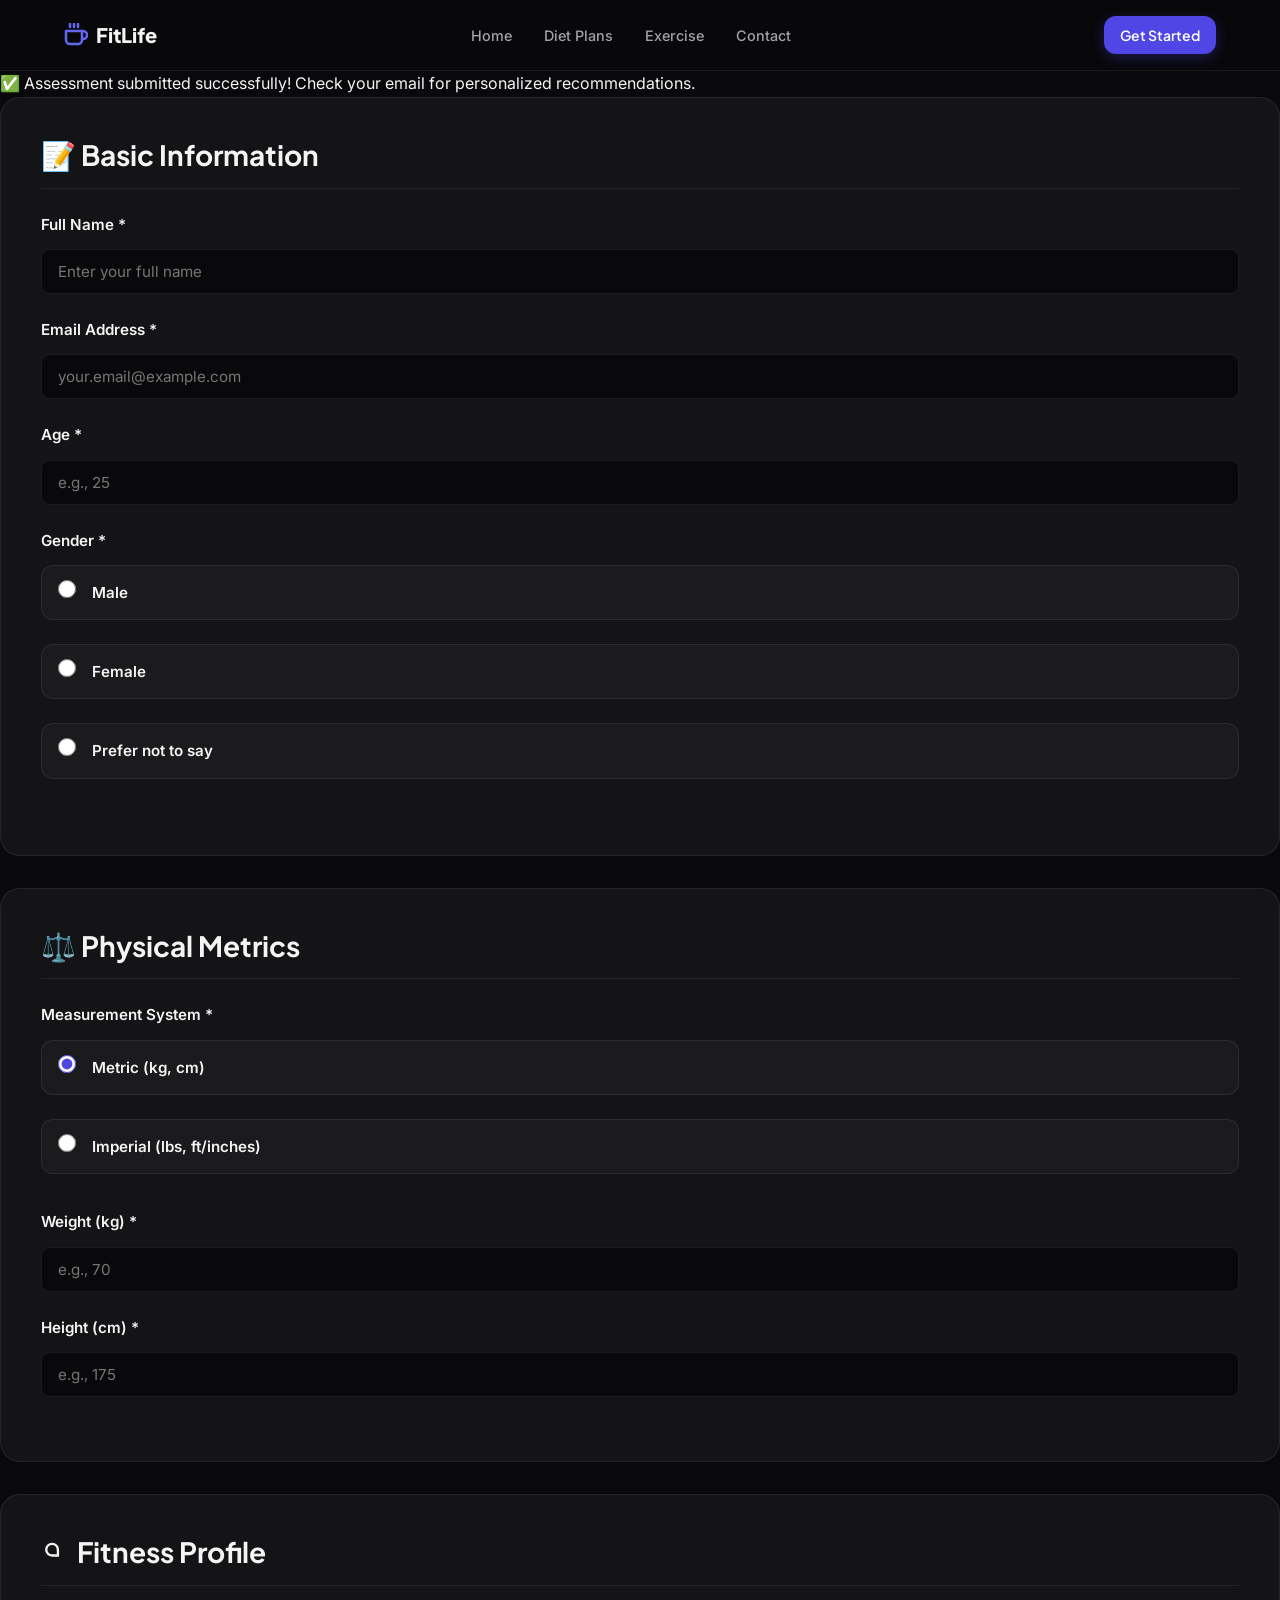
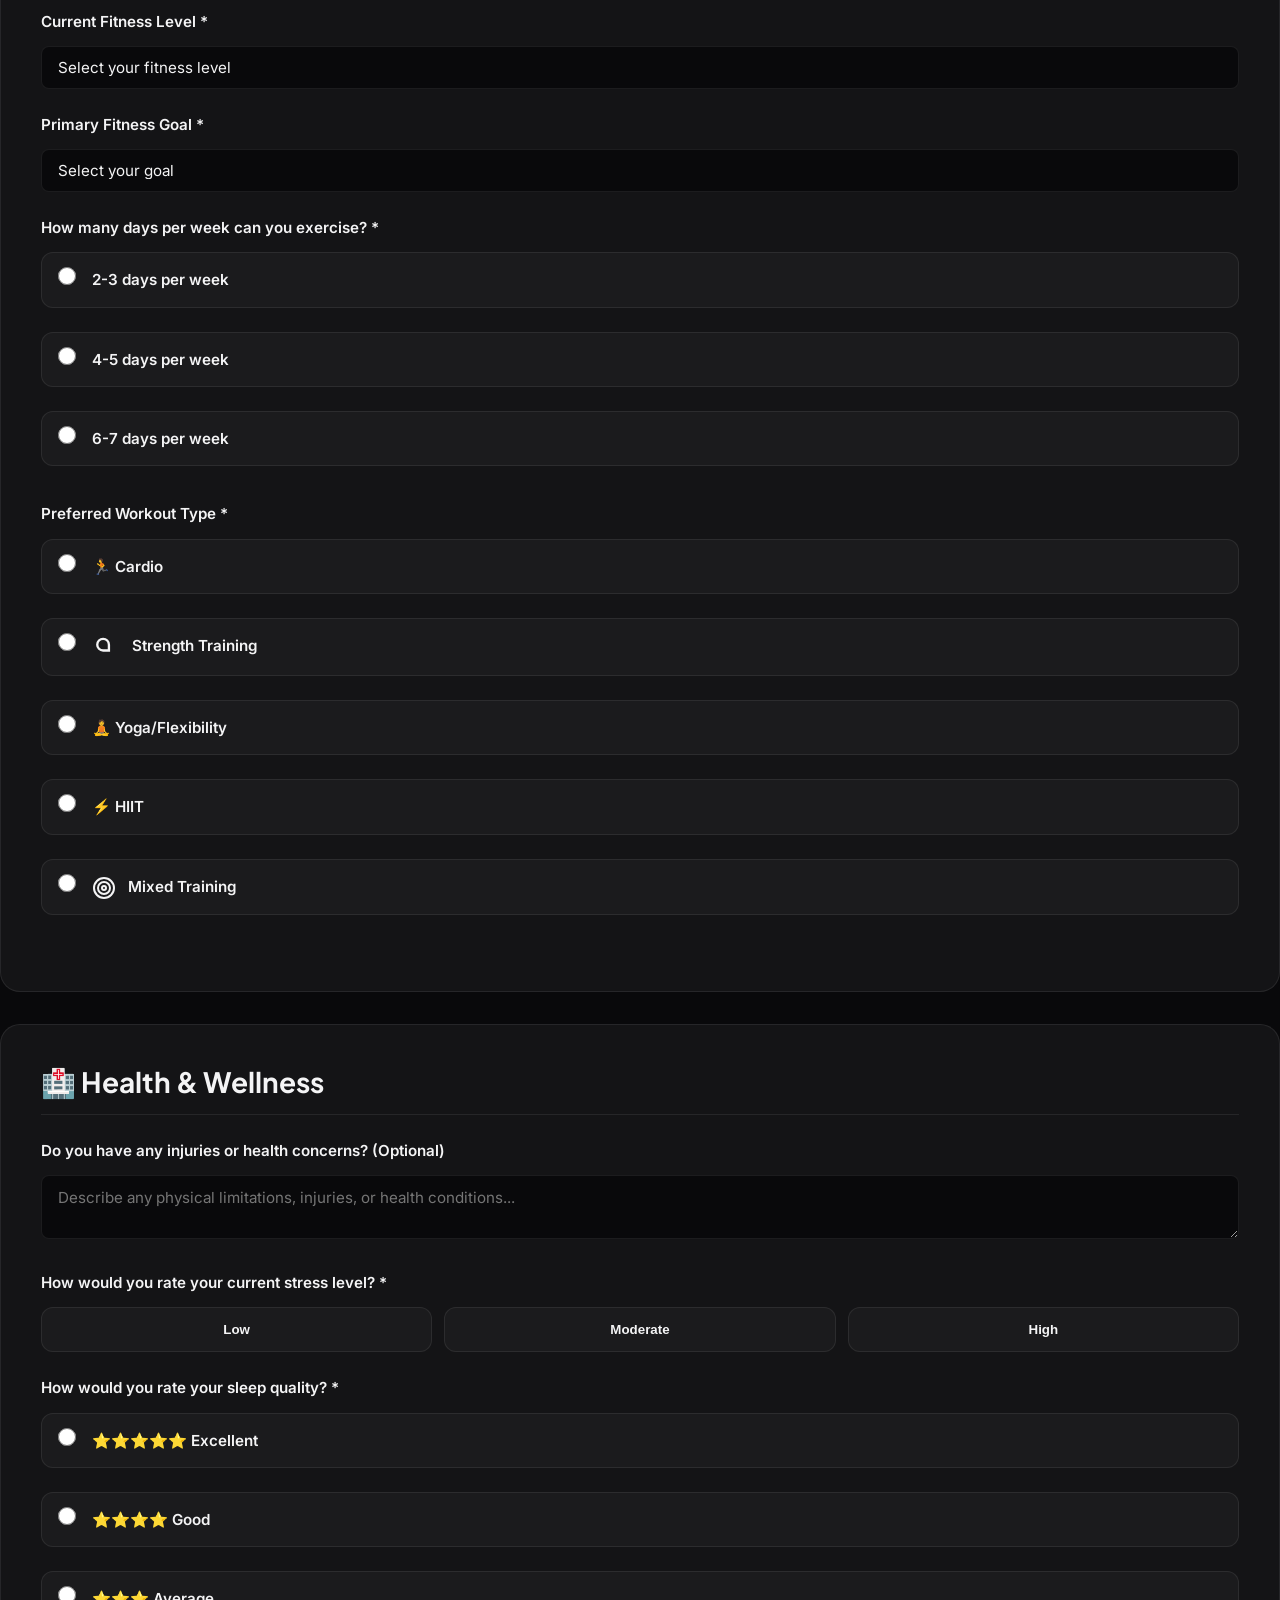
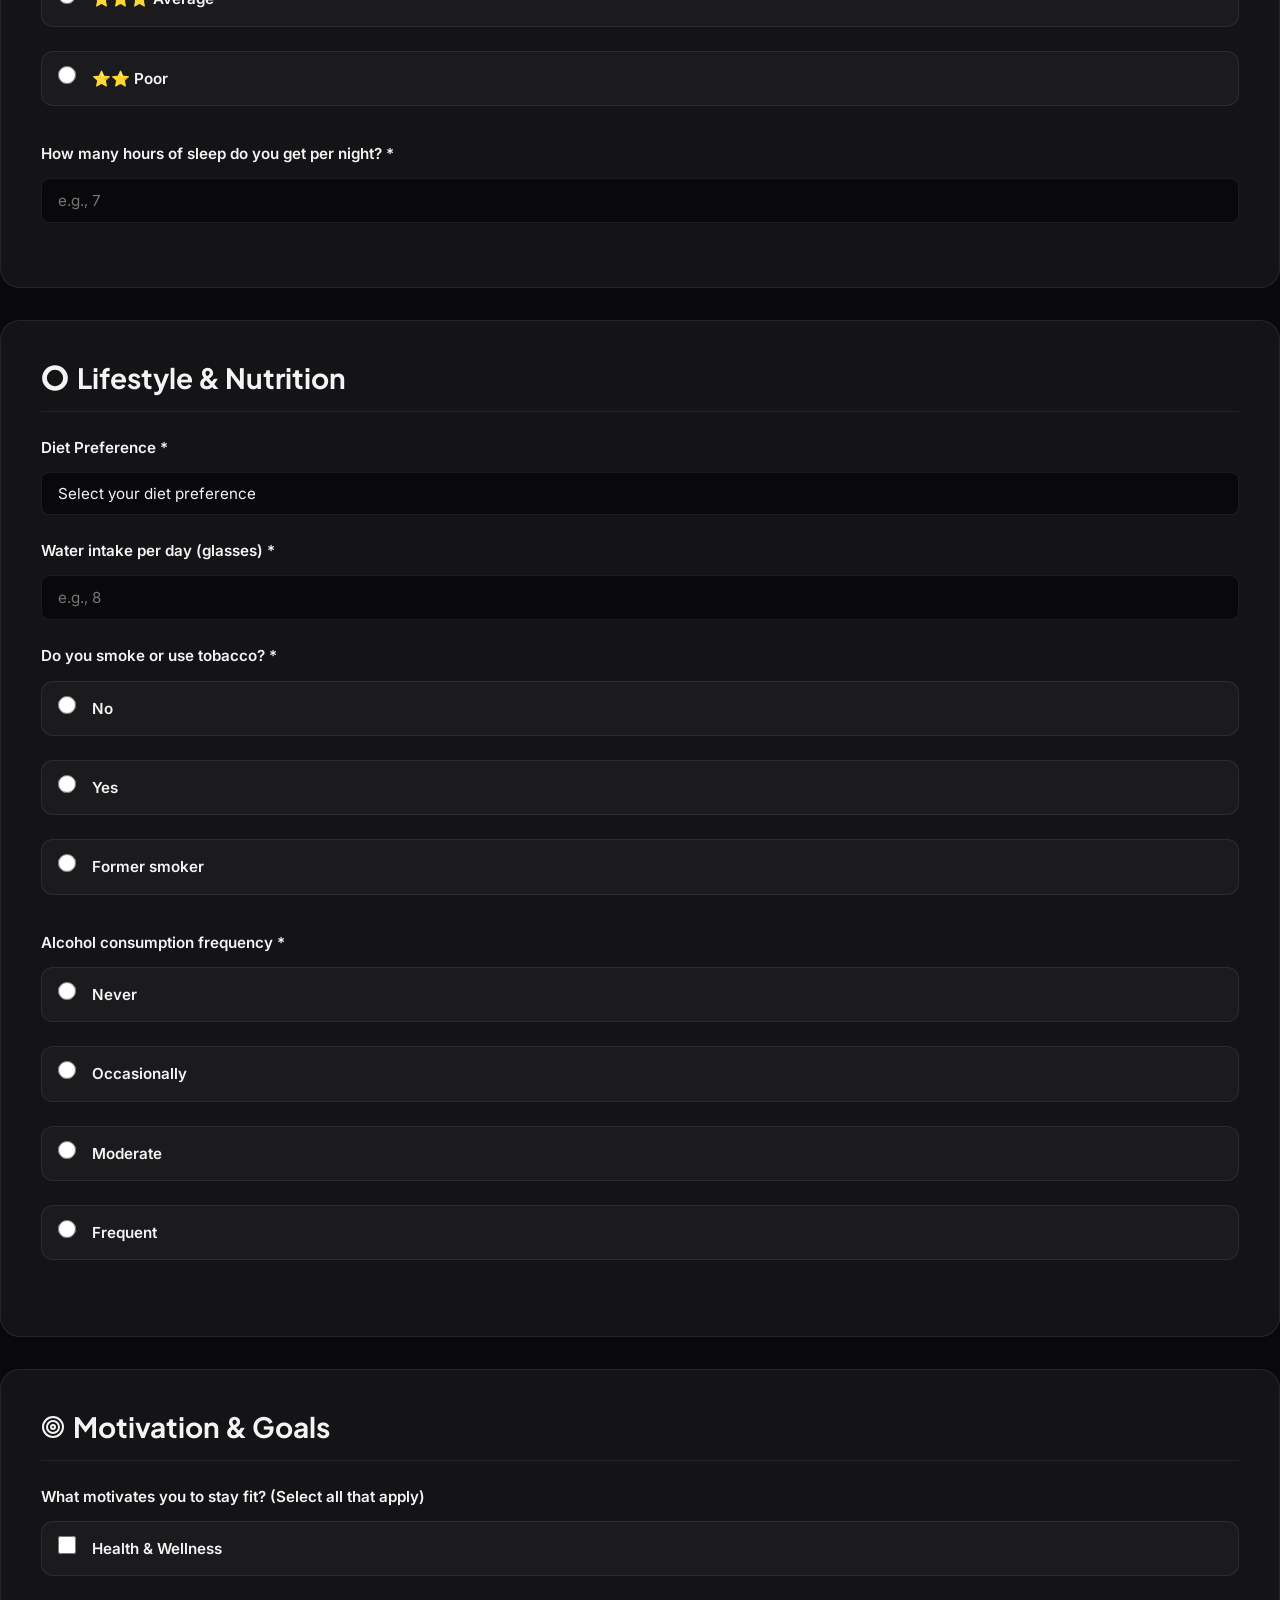
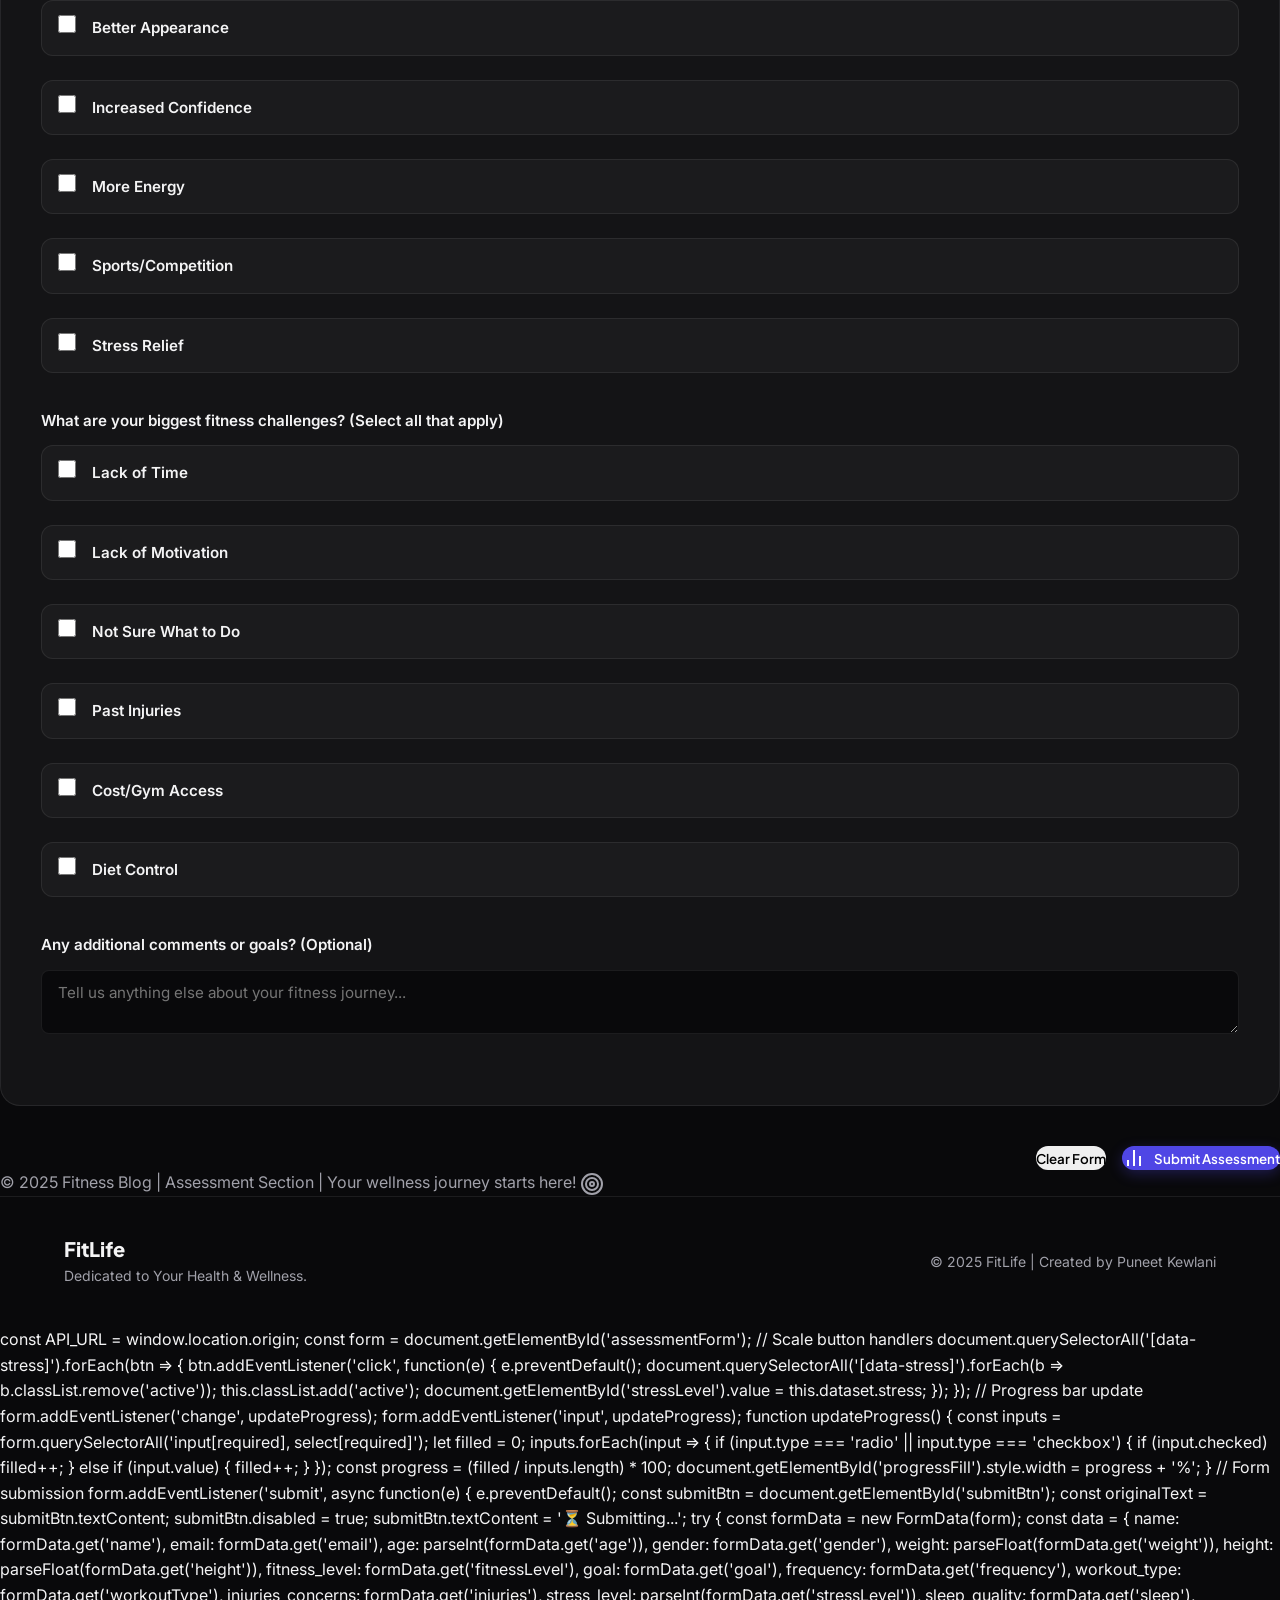
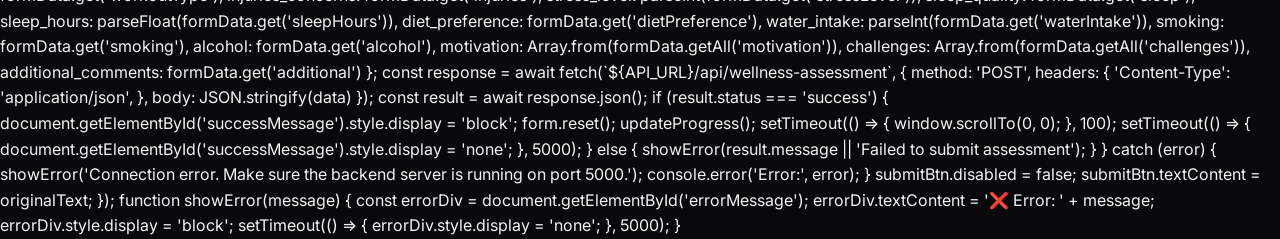
==== commit 4fffe875: "This is the major Ui/ux update for website adding a external css and some forcing py files that conc" ====
--- a/assessment.html
+++ b/assessment.html
@@ -9,326 +9,31 @@
   <link rel="preconnect" href="https://fonts.googleapis.com">
   <link rel="preconnect" href="https://fonts.gstatic.com" crossorigin>
   <link href="https://fonts.googleapis.com/css2?family=Inter:wght@400;600;700;800&display=swap" rel="stylesheet">
-  <link rel="stylesheet" href="assets/css/styles.css">
-  <style>
-    * {
-      margin: 0;
-      padding: 0;
-      box-sizing: border-box;
-    }
-
-    body {
-      font-family: 'Segoe UI', Arial, sans-serif;
-      background: linear-gradient(rgba(0, 0, 0, 0.5), rgba(0, 0, 0, 0.5)), 
-                  linear-gradient(135deg, #1a1a2e, #16213e);
-      background-size: cover;
-      background-attachment: fixed;
-      min-height: 100vh;
-      color: #333;
-    }
-
-    header {
-      background: linear-gradient(135deg, #008080, #006666);
-      color: white;
-      padding: 25px;
-      text-align: center;
-      box-shadow: 0 2px 15px rgba(0,0,0,0.1);
-    }
-
-    header h1 {
-      font-size: 2.5rem;
-      margin-bottom: 10px;
-      text-shadow: 2px 2px 4px rgba(0,0,0,0.3);
-    }
-
-    header p {
-      font-size: 1.1rem;
-      opacity: 0.95;
-    }
-
-    nav {
-      margin: 20px 0;
-      display: flex;
-      justify-content: center;
-      gap: 20px;
-      flex-wrap: wrap;
-    }
-
-    nav a {
-      color: white;
-      text-decoration: none;
-      font-weight: bold;
-      padding: 10px 20px;
-      border-radius: 20px;
-      transition: all 0.3s ease;
-      background: rgba(255,255,255,0.1);
-    }
-
-    nav a:hover {
-      background: rgba(255,255,255,0.25);
-      color: #ffcc00;
-      transform: translateY(-2px);
-    }
-
-    .container {
-      max-width: 900px;
-      margin: 0 auto;
-      padding: 40px 20px;
-    }
-
-    .form-section {
-      background: white;
-      border-radius: 20px;
-      padding: 40px;
-      box-shadow: 0 10px 40px rgba(0,0,0,0.2);
-      margin-bottom: 30px;
-    }
-
-    .form-section h2 {
-      color: #008080;
-      font-size: 1.8rem;
-      margin-bottom: 25px;
-      padding-bottom: 15px;
-      border-bottom: 3px solid #008080;
-    }
-
-    .form-group {
-      margin-bottom: 25px;
-    }
-
-    .form-group label {
-      display: block;
-      color: #008080;
-      font-weight: 700;
-      margin-bottom: 10px;
-      font-size: 1rem;
-    }
-
-    .form-group input,
-    .form-group select,
-    .form-group textarea {
-      width: 100%;
-      padding: 12px 15px;
-      border: 2px solid #e0e0e0;
-      border-radius: 10px;
-      font-size: 1rem;
-      font-family: 'Segoe UI', Arial, sans-serif;
-      transition: all 0.3s ease;
-      background: rgba(255,255,255,0.95);
-    }
-
-    .form-group input:focus,
-    .form-group select:focus,
-    .form-group textarea:focus {
-      border-color: #008080;
-      box-shadow: 0 0 12px rgba(0,128,128,0.35);
-      background: white;
-      outline: none;
-    }
-
-    .form-group textarea {
-      resize: vertical;
-      min-height: 100px;
-    }
-
-    .radio-group {
-      display: flex;
-      flex-direction: column;
-      gap: 12px;
-    }
-
-    .radio-option {
-      display: flex;
-      align-items: center;
-      padding: 10px;
-      border-radius: 8px;
-      transition: all 0.2s ease;
-      cursor: pointer;
-      background: #f5f5f5;
-    }
-
-    .radio-option:hover {
-      background: #e8f5e9;
-    }
-
-    .radio-option input[type="radio"] {
-      width: auto;
-      margin-right: 12px;
-      cursor: pointer;
-    }
-
-    .checkbox-group {
-      display: flex;
-      flex-direction: column;
-      gap: 12px;
-    }
-
-    .checkbox-option {
-      display: flex;
-      align-items: center;
-      padding: 10px;
-      border-radius: 8px;
-      transition: all 0.2s ease;
-      cursor: pointer;
-      background: #f5f5f5;
-    }
-
-    .checkbox-option:hover {
-      background: #e8f5e9;
-    }
-
-    .checkbox-option input[type="checkbox"] {
-      width: auto;
-      margin-right: 12px;
-      cursor: pointer;
-    }
-
-    .scale-group {
-      display: flex;
-      justify-content: space-between;
-      gap: 10px;
-      margin-top: 10px;
-    }
-
-    .scale-btn {
-      flex: 1;
-      padding: 12px;
-      border: 2px solid #e0e0e0;
-      background: white;
-      border-radius: 10px;
-      cursor: pointer;
-      transition: all 0.3s ease;
-      font-weight: bold;
-      color: #666;
-    }
-
-    .scale-btn:hover {
-      border-color: #008080;
-      background: #f0f8f8;
-    }
-
-    .scale-btn.active {
-      background: #008080;
-      color: white;
-      border-color: #008080;
-    }
-
-    .button-group {
-      display: flex;
-      gap: 15px;
-      justify-content: center;
-      margin-top: 40px;
-    }
-
-    .btn {
-      padding: 15px 40px;
-      border: none;
-      border-radius: 12px;
-      font-size: 1rem;
-      font-weight: bold;
-      cursor: pointer;
-      transition: all 0.3s ease;
-      text-transform: uppercase;
-      letter-spacing: 1px;
-    }
-
-    .btn-primary {
-      background: linear-gradient(135deg, #008080, #006666);
-      color: white;
-      box-shadow: 0 10px 25px rgba(0,128,128,0.35);
-    }
-
-    .btn-primary:hover {
-      transform: translateY(-3px);
-      box-shadow: 0 15px 35px rgba(0,128,128,0.5);
-    }
-
-    .btn-primary:disabled {
-      opacity: 0.5;
-      cursor: not-allowed;
-      transform: none;
-    }
-
-    .btn-secondary {
-      background: #f5f5f5;
-      color: #666;
-      border: 2px solid #e0e0e0;
-    }
-
-    .btn-secondary:hover {
-      border-color: #008080;
-      color: #008080;
-    }
-
-    .progress-bar {
-      background: #e0e0e0;
-      height: 8px;
-      border-radius: 10px;
-      margin-bottom: 30px;
-      overflow: hidden;
-    }
-
-    .progress-fill {
-      height: 100%;
-      background: linear-gradient(90deg, #008080, #00a6a6);
-      transition: width 0.3s ease;
-    }
-
-    footer {
-      background: linear-gradient(135deg, #008080, #006666);
-      color: white;
-      text-align: center;
-      padding: 20px;
-      margin-top: 60px;
-    }
-
-    .success-message {
-      display: none;
-      background: #4caf50;
-      color: white;
-      padding: 20px;
-      border-radius: 10px;
-      margin-bottom: 20px;
-      text-align: center;
-      font-weight: bold;
-    }
-
-    .error-message {
-      display: none;
-      background: #f44336;
-      color: white;
-      padding: 20px;
-      border-radius: 10px;
-      margin-bottom: 20px;
-      text-align: center;
-      font-weight: bold;
-    }
-  </style>
+  <link rel="stylesheet" href="assets/css/modern.css">
+  
+  <link href="https://fonts.googleapis.com/css2?family=Plus+Jakarta+Sans:wght@400;500;600;700;800&family=Inter:wght@400;500;600&display=swap" rel="stylesheet">
 </head>
 <body>
 
-  <header>
-    <h1>🎯 Personal Wellness Assessment</h1>
-    <p>Complete this comprehensive assessment to get your personalized fitness & wellness plan</p>
-    <nav>
-      <a href="index.html">🏠 Home</a>
-      <a href="games.html">🎮 Games</a>
-      <a href="diet.html">🍎 Diet</a>
-      <a href="exercise.html">💪 Exercise</a>
-      <a href="contact.html">📧 Contact</a>
-    </nav>
-  <header id="top" class="site-header">
-    <div class="container">
-      <h1>🏋️‍♂️ Fitness Assessment</h1>
-      <p style="color:rgba(255,255,255,0.95);margin:0">Complete the form to get a personalized plan</p>
+  
+    <header id="top" class="site-header">
+    <div class="container header-inner">
+      <a href="index.html" class="logo">
+        <span class="logo-icon">
+          <svg width="24" height="24" viewBox="0 0 24 24" fill="none" stroke="currentColor" stroke-width="2.5" stroke-linecap="round" stroke-linejoin="round"><path d="M18 8h1a4 4 0 0 1 0 8h-1"></path><path d="M2 8h16v9a4 4 0 0 1-4 4H6a4 4 0 0 1-4-4V8z"></path><line x1="6" y1="1" x2="6" y2="4"></line><line x1="10" y1="1" x2="10" y2="4"></line><line x1="14" y1="1" x2="14" y2="4"></line></svg>
+        </span>
+        FitLife
+      </a>
       <nav class="site-nav">
         <a href="index.html">Home</a>
         <a href="diet.html">Diet Plans</a>
         <a href="exercise.html">Exercise</a>
         <a href="contact.html">Contact</a>
       </nav>
+      <a href="index.html#assessment" class="btn btn-sm btn-primary">Get Started</a>
     </div>
   </header>
+      <div class="container">
       <div class="progress-fill" id="progressFill"></div>
     </div>
 
@@ -403,7 +108,7 @@
 
       <!-- Section 3: Fitness Profile -->
       <div class="form-section">
-        <h2>💪 Fitness Profile</h2>
+        <h2><svg width="28" height="28" viewBox="0 0 24 24" fill="none" stroke="currentColor" stroke-width="2" style="vertical-align:middle;margin-right:8px;"><path d="M14.5 10c0-2.8-2.2-5-5-5a5 5 0 000 10h5z"/></svg> Fitness Profile</h2>
 
         <div class="form-group">
           <label for="fitnessLevel">Current Fitness Level *</label>
@@ -419,12 +124,12 @@
           <label for="goal">Primary Fitness Goal *</label>
           <select id="goal" name="goal" required>
             <option value="">Select your goal</option>
-            <option value="weight-loss">💪 Weight Loss</option>
+            <option value="weight-loss"><svg width="28" height="28" viewBox="0 0 24 24" fill="none" stroke="currentColor" stroke-width="2" style="vertical-align:middle;margin-right:8px;"><path d="M14.5 10c0-2.8-2.2-5-5-5a5 5 0 000 10h5z"/></svg> Weight Loss</option>
             <option value="muscle-gain">🏋️ Muscle Gain</option>
             <option value="strength">⚡ Build Strength</option>
             <option value="flexibility">🧘 Flexibility & Mobility</option>
             <option value="endurance">🏃 Improve Endurance</option>
-            <option value="general">✨ General Health & Fitness</option>
+            <option value="general"><svg width="24" height="24" viewBox="0 0 24 24" fill="none" class="text-primary" stroke="currentColor" stroke-width="2" style="vertical-align:middle;margin-right:8px;"><polygon points="12 2 15.09 8.26 22 9.27 17 14.14 18.18 21.02 12 17.77 5.82 21.02 7 14.14 2 9.27 8.91 8.26 12 2"/></svg> General Health & Fitness</option>
           </select>
         </div>
 
@@ -450,7 +155,7 @@
               <input type="radio" name="workoutType" value="cardio" required> 🏃 Cardio
             </label>
             <label class="radio-option">
-              <input type="radio" name="workoutType" value="strength" required> 💪 Strength Training
+              <input type="radio" name="workoutType" value="strength" required> <svg width="28" height="28" viewBox="0 0 24 24" fill="none" stroke="currentColor" stroke-width="2" style="vertical-align:middle;margin-right:8px;"><path d="M14.5 10c0-2.8-2.2-5-5-5a5 5 0 000 10h5z"/></svg> Strength Training
             </label>
             <label class="radio-option">
               <input type="radio" name="workoutType" value="yoga" required> 🧘 Yoga/Flexibility
@@ -459,7 +164,7 @@
               <input type="radio" name="workoutType" value="hiit" required> ⚡ HIIT
             </label>
             <label class="radio-option">
-              <input type="radio" name="workoutType" value="mixed" required> 🎯 Mixed Training
+              <input type="radio" name="workoutType" value="mixed" required> <svg width="24" height="24" viewBox="0 0 24 24" fill="none" class="text-primary" stroke="currentColor" stroke-width="2" style="vertical-align:middle;margin-right:8px;"><circle cx="12" cy="12" r="10"/><circle cx="12" cy="12" r="6"/><circle cx="12" cy="12" r="2"/></svg> Mixed Training
             </label>
           </div>
         </div>
@@ -510,7 +215,7 @@
 
       <!-- Section 5: Lifestyle & Nutrition -->
       <div class="form-section">
-        <h2>🍎 Lifestyle & Nutrition</h2>
+        <h2><svg width="28" height="28" viewBox="0 0 24 24" fill="none" stroke="currentColor" stroke-width="2" style="vertical-align:middle;margin-right:8px;"><path d="M12 2C6.48 2 2 6.48 2 12s4.48 10 10 10 10-4.48 10-10S17.52 2 12 2zm0 18c-4.41 0-8-3.59-8-8s3.59-8 8-8 8 3.59 8 8-3.59 8-8 8z"/></svg> Lifestyle & Nutrition</h2>
 
         <div class="form-group">
           <label for="dietPreference">Diet Preference *</label>
@@ -564,7 +269,7 @@
 
       <!-- Section 6: Motivation & Goals -->
       <div class="form-section">
-        <h2>🎯 Motivation & Goals</h2>
+        <h2><svg width="24" height="24" viewBox="0 0 24 24" fill="none" class="text-primary" stroke="currentColor" stroke-width="2" style="vertical-align:middle;margin-right:8px;"><circle cx="12" cy="12" r="10"/><circle cx="12" cy="12" r="6"/><circle cx="12" cy="12" r="2"/></svg> Motivation & Goals</h2>
 
         <div class="form-group">
           <label>What motivates you to stay fit? (Select all that apply)</label>
@@ -623,16 +328,25 @@
       <!-- Buttons -->
       <div class="button-group">
         <button type="reset" class="btn btn-secondary">Clear Form</button>
-        <button type="submit" class="btn btn-primary" id="submitBtn">📊 Submit Assessment</button>
+        <button type="submit" class="btn btn-primary" id="submitBtn"><svg width="24" height="24" viewBox="0 0 24 24" fill="none" class="text-primary" stroke="currentColor" stroke-width="2" style="vertical-align:middle;margin-right:8px;"><line x1="18" y1="20" x2="18" y2="10"/><line x1="12" y1="20" x2="12" y2="4"/><line x1="6" y1="20" x2="6" y2="14"/></svg> Submit Assessment</button>
       </div>
     </form>
+    </div>
   </div>
 
   <footer>
-    <p>© 2025 Fitness Blog | Assessment Section | Your wellness journey starts here! 🎯</p>
-    <footer class="site-footer">
-      <div class="container">© 2025 Fitness Blog | Created by Puneet Kewlani</div>
-    </footer>
+    <p>© 2025 Fitness Blog | Assessment Section | Your wellness journey starts here! <svg width="24" height="24" viewBox="0 0 24 24" fill="none" class="text-primary" stroke="currentColor" stroke-width="2" style="vertical-align:middle;margin-right:8px;"><circle cx="12" cy="12" r="10"/><circle cx="12" cy="12" r="6"/><circle cx="12" cy="12" r="2"/></svg></p>
+      <footer class="site-footer">
+    <div class="container footer-inner">
+      <div class="footer-brand">
+        <h4>FitLife</h4>
+        <p>Dedicated to Your Health & Wellness.</p>
+      </div>
+      <div class="footer-links">
+        <p>© 2025 FitLife | Created by Puneet Kewlani</p>
+      </div>
+    </div>
+  </footer>
     const API_URL = window.location.origin;
     const form = document.getElementById('assessmentForm');
 
--- a/assets/css/modern.css
+++ b/assets/css/modern.css
@@ -0,0 +1,483 @@
+/* ========================================
+   Modern UI/UX Fitness Blog Styles
+   ========================================
+   MAJOR IMPROVEMENTS:
+   1. Removed redundant code - created a streamlined, component-based stylesheet.
+   2. Modern Color Palette - Switched to a hyper-modern Zinc & Indigo dark mode theme.
+   3. Typography - Integrated "Plus Jakarta Sans" and "Inter" for a clean SaaS aesthetic.
+   4. Glassmorphism - Added subtle translucent backgrounds and blurs to cards and header.
+   5. Animations - Added refined hover states, glows, and entry micro-interactions.
+   6. Responsiveness - Implemented fluid CSS Grid and Flexbox layouts.
+======================================== */
+
+:root {
+  /* Color Palette */
+  --bg-dark: #09090b;
+  --bg-surface: #18181b;
+  --bg-card: rgba(39, 39, 42, 0.4);
+  --border-color: rgba(255, 255, 255, 0.08);
+  
+  --primary: #4f46e5;       /* Indigo 600 */
+  --primary-hover: #6366f1; /* Indigo 500 */
+  --primary-glow: rgba(79, 70, 229, 0.3);
+  
+  --emerald: #10b981;
+  --violet: #8b5cf6;
+  
+  --text-main: #f4f4f5;
+  --text-muted: #a1a1aa;
+  
+  /* Typography */
+  --font-heading: 'Plus Jakarta Sans', sans-serif;
+  --font-body: 'Inter', sans-serif;
+  
+  /* Utilities */
+  --radius-sm: 8px;
+  --radius-md: 12px;
+  --radius-lg: 20px;
+  --radius-full: 99px;
+  --transition: all 0.3s cubic-bezier(0.4, 0, 0.2, 1);
+}
+
+/* Base Styles */
+* { box-sizing: border-box; margin: 0; padding: 0; }
+body {
+  font-family: var(--font-body);
+  background-color: var(--bg-dark);
+  color: var(--text-main);
+  line-height: 1.6;
+  overflow-x: hidden;
+}
+.container {
+  width: 100%;
+  max-width: 1200px;
+  margin: 0 auto;
+  padding: 0 24px;
+}
+h1, h2, h3, h4, h5 { font-family: var(--font-heading); font-weight: 700; line-height: 1.2; }
+p { color: var(--text-muted); }
+a { text-decoration: none; color: inherit; }
+
+/* Utilities */
+.text-center { text-align: center; }
+.mt-4 { margin-top: 1rem; }
+.mt-8 { margin-top: 2rem; }
+.max-w-2xl { max-width: 42rem; margin-inline: auto; }
+.bg-subtle { background-color: rgba(24, 24, 27, 0.5); }
+.border-top { border-top: 1px solid var(--border-color); }
+.section-padding { padding: 100px 0; }
+.text-gradient {
+  background: linear-gradient(135deg, var(--primary-hover), var(--emerald));
+  -webkit-background-clip: text;
+  color: transparent;
+}
+
+/* Buttons */
+.btn {
+  display: inline-flex; align-items: center; justify-content: center;
+  font-weight: 600; font-family: var(--font-heading);
+  border-radius: var(--radius-md); transition: var(--transition);
+  cursor: pointer; border: none; outline: none;
+}
+.btn-sm { padding: 8px 16px; font-size: 0.875rem; }
+.btn-lg { padding: 14px 28px; font-size: 1rem; }
+.btn-block { width: 100%; }
+.btn-primary {
+  background-color: var(--primary); color: white;
+  box-shadow: 0 4px 14px var(--primary-glow);
+}
+.btn-primary:hover {
+  background-color: var(--primary-hover);
+  transform: translateY(-2px);
+  box-shadow: 0 8px 24px var(--primary-glow);
+}
+.btn-outline {
+  background-color: transparent; border: 1px solid var(--border-color); color: var(--text-main);
+}
+.btn-outline:hover {
+  background-color: rgba(255, 255, 255, 0.05); border-color: rgba(255, 255, 255, 0.2);
+}
+
+/* Header */
+.site-header {
+  position: sticky; top: 0; z-index: 50;
+  background-color: rgba(9, 9, 11, 0.7);
+  backdrop-filter: blur(12px); -webkit-backdrop-filter: blur(12px);
+  border-bottom: 1px solid var(--border-color);
+  padding: 16px 0;
+}
+.header-inner { display: flex; align-items: center; justify-content: space-between; }
+.logo { display: flex; align-items: center; gap: 8px; font-family: var(--font-heading); font-weight: 800; font-size: 1.25rem; }
+.logo-icon { color: var(--primary-hover); display: flex; }
+.site-nav { display: flex; gap: 32px; }
+.site-nav a { font-size: 0.9rem; font-weight: 500; color: var(--text-muted); transition: var(--transition); }
+.site-nav a:hover, .site-nav a.active { color: var(--text-main); }
+@media (max-width: 768px) {
+  .site-nav { display: none; }
+}
+
+/* Hero Section */
+.hero-section {
+  position: relative; padding: 120px 0 80px; overflow: hidden; text-align: center;
+}
+.hero-glow {
+  position: absolute; top: -10%; left: 50%; transform: translateX(-50%);
+  width: 600px; height: 600px;
+  background: radial-gradient(circle, rgba(79,70,229,0.15) 0%, transparent 60%);
+  z-index: -1;
+}
+.badge {
+  display: inline-block; padding: 6px 14px; border-radius: var(--radius-full);
+  background: rgba(79, 70, 229, 0.1); border: 1px solid rgba(79, 70, 229, 0.2);
+  color: var(--primary-hover); font-size: 0.875rem; font-weight: 600; margin-bottom: 24px;
+}
+.hero-title { font-size: 4.5rem; letter-spacing: -0.03em; margin-bottom: 24px; }
+.hero-desc { font-size: 1.125rem; max-width: 600px; margin: 0 auto 40px; }
+.hero-actions { display: flex; justify-content: center; gap: 16px; }
+@media (max-width: 768px) {
+  .hero-title { font-size: 2.5rem; }
+  .hero-actions { flex-direction: column; }
+}
+
+/* Stats */
+.stats-grid {
+  display: grid; grid-template-columns: repeat(4, 1fr); gap: 24px;
+  padding: 40px 0;
+}
+.stat-item {
+  text-align: center; padding: 24px; border-radius: var(--radius-lg);
+  background: var(--bg-card); border: 1px solid var(--border-color);
+}
+.stat-value { font-size: 2.5rem; color: var(--text-main); margin-bottom: 4px; font-family: var(--font-heading); font-weight: 800;}
+.stat-label { font-size: 0.875rem; font-weight: 500; text-transform: uppercase; letter-spacing: 0.05em; color: var(--text-muted); }
+@media (max-width: 768px) { .stats-grid { grid-template-columns: repeat(2, 1fr); } }
+
+/* Sections */
+.section-header { margin-bottom: 60px; }
+.section-title { font-size: 2.5rem; margin-bottom: 16px; font-family: var(--font-heading); }
+.section-subtitle { font-size: 1.125rem; color: var(--text-muted); }
+
+/* Features */
+.features-grid {
+  display: grid; grid-template-columns: repeat(3, 1fr); gap: 32px;
+}
+.feature-card {
+  background: var(--bg-card); border: 1px solid var(--border-color);
+  padding: 40px 32px; border-radius: var(--radius-lg); transition: var(--transition);
+}
+.feature-card:hover { border-color: rgba(255, 255, 255, 0.15); transform: translateY(-4px); }
+.feature-icon {
+  width: 56px; height: 56px; border-radius: 14px; display: flex; align-items: center; justify-content: center;
+  margin-bottom: 24px; color: white;
+}
+.feature-icon.bg-emerald { background-color: var(--emerald); box-shadow: 0 4px 20px rgba(16, 185, 129, 0.4); }
+.feature-icon.bg-indigo { background-color: var(--primary); box-shadow: 0 4px 20px var(--primary-glow); }
+.feature-icon.bg-violet { background-color: var(--violet); box-shadow: 0 4px 20px rgba(139, 92, 246, 0.4); }
+.feature-title { font-size: 1.25rem; margin-bottom: 12px; color: var(--text-main); font-family: var(--font-heading); }
+.feature-desc { margin-bottom: 24px; color: var(--text-muted); }
+.feature-link { font-weight: 600; color: var(--text-main); display: inline-flex; align-items: center; transition: var(--transition); }
+.feature-link:hover { color: var(--primary-hover); transform: translateX(4px); }
+@media (max-width: 768px) { .features-grid { grid-template-columns: 1fr; } }
+
+/* Why Us */
+.why-list { list-style: none; display: flex; flex-direction: column; gap: 20px; margin-top: 32px; }
+.why-list li { display: flex; gap: 16px; align-items: flex-start; }
+.check-icon {
+  width: 28px; height: 28px; background: rgba(79, 70, 229, 0.1); color: var(--primary-hover);
+  border-radius: 50%; display: flex; align-items: center; justify-content: center; flex-shrink: 0;
+}
+.why-list strong { color: var(--text-main); font-family: var(--font-heading); }
+.why-list div { font-size: 1.05rem; }
+
+/* Testimonials */
+.testimonials-grid { display: grid; grid-template-columns: repeat(3, 1fr); gap: 24px; margin-top: 40px; }
+.testimonial-card {
+  background: var(--bg-card); border: 1px solid var(--border-color);
+  padding: 32px; border-radius: var(--radius-lg); text-align: left;
+}
+.testimonial-stars { color: #fbbf24; font-size: 1.25rem; margin-bottom: 16px; letter-spacing: 2px;}
+.testimonial-text { font-style: italic; margin-bottom: 24px; color: var(--text-main); }
+.testimonial-author { display: flex; align-items: center; gap: 16px; }
+.author-avatar { width: 48px; height: 48px; border-radius: 50%; }
+.bg-gradient-1 { background: linear-gradient(135deg, var(--primary), var(--emerald)); }
+.bg-gradient-2 { background: linear-gradient(135deg, var(--violet), var(--primary)); }
+.bg-gradient-3 { background: linear-gradient(135deg, #f59e0b, #ef4444); }
+.testimonial-author h5 { font-size: 1rem; margin-bottom: 2px; color: var(--text-main); }
+.testimonial-author span { font-size: 0.8rem; color: var(--text-muted); }
+@media (max-width: 768px) { .testimonials-grid { grid-template-columns: 1fr; } }
+
+/* Forms */
+.assessment-form-container {
+  background: var(--bg-card);
+  border: 1px solid var(--border-color);
+  border-radius: var(--radius-lg);
+  padding: 48px; max-width: 800px; margin: 0 auto; text-align: left;
+}
+.form-grid { display: grid; grid-template-columns: 1fr 1fr; gap: 24px; }
+.form-group.full-width { grid-column: 1 / -1; }
+.form-group label { display: block; font-size: 0.875rem; font-weight: 500; margin-bottom: 8px; color: var(--text-main); }
+.form-group input, .form-group select, .form-group textarea {
+  width: 100%; padding: 12px 16px; background: var(--bg-dark);
+  border: 1px solid var(--border-color); border-radius: var(--radius-sm);
+  color: var(--text-main); font-family: var(--font-body); font-size: 0.95rem;
+  transition: var(--transition);
+}
+.form-group input:focus, .form-group select:focus, .form-group textarea:focus {
+  outline: none; border-color: var(--primary-hover); box-shadow: 0 0 0 3px rgba(79, 70, 229, 0.1);
+}
+.select-wrapper { position: relative; display: block; }
+.select-wrapper::after {
+  content: "▼"; position: absolute; right: 16px; top: 50%; transform: translateY(-50%); font-size: 0.7rem; color: var(--text-muted); pointer-events: none;
+}
+.form-group select { appearance: none; padding-right: 40px; }
+@media (max-width: 768px) {
+  .form-grid { grid-template-columns: 1fr; }
+  .assessment-form-container { padding: 24px; }
+}
+
+/* Footer */
+.site-footer { padding: 40px 0; border-top: 1px solid var(--border-color); background: var(--bg-dark); }
+.footer-inner { display: flex; justify-content: space-between; align-items: center; }
+.footer-brand h4 { font-size: 1.25rem; font-weight: 800; margin-bottom: 4px; }
+.footer-brand p { font-size: 0.875rem; color: var(--text-muted);}
+.footer-links p { font-size: 0.875rem; color: var(--text-muted); }
+@media (max-width: 768px) {
+  .footer-inner { flex-direction: column; text-align: center; gap: 16px; }
+}
+
+/* Animations */
+@keyframes fadeUp { from { opacity: 0; transform: translateY(20px); } to { opacity: 1; transform: translateY(0); } }
+.animate-fade-up { animation: fadeUp 0.8s ease forwards; }
+
+.loading-spinner {
+  display: inline-block; width: 16px; height: 16px;
+  border: 3px solid rgba(255,255,255,0.3); border-radius: 50%;
+  border-top-color: white; animation: spin 1s ease-in-out infinite; margin-right: 8px; vertical-align: middle;
+}
+@keyframes spin { to { transform: rotate(360deg); } }
+
+/* ========================================
+   Extended Components for Internal Pages 
+   ======================================== */
+.data-table {
+  width: 100%; border-collapse: collapse; background: var(--bg-surface);
+  border-radius: var(--radius-lg); overflow: hidden;
+  border: 1px solid var(--border-color);
+}
+.data-table th, .data-table td {
+  padding: 16px 20px; text-align: left; border-bottom: 1px solid var(--border-color);
+}
+.data-table th { background: rgba(79, 70, 229, 0.15); color: var(--primary-hover); font-weight: 700; font-family: var(--font-heading); font-size: 0.95rem; text-transform: uppercase; letter-spacing: 0.05em; }
+.data-table tr:hover td { background: rgba(255, 255, 255, 0.02); transition: var(--transition); }
+.data-table tr:last-child td, .data-table tr:last-child th { border-bottom: none; }
+
+.bmi-calculator { background: var(--bg-surface); border: 1px solid var(--border-color); border-radius: var(--radius-lg); padding: 32px; margin-top: 40px; }
+.bmi-inputs { display: grid; grid-template-columns: 1fr 1fr; gap: 24px; margin-bottom: 24px; }
+.bmi-input-group label { display: block; margin-bottom: 8px; font-weight: 500; font-size: 0.9rem; }
+.form-input { width: 100%; padding: 14px; background: var(--bg-dark); border: 1px solid var(--border-color); border-radius: var(--radius-md); color: var(--text-main); font-family: var(--font-body); }
+.form-input:focus { outline: none; border-color: var(--primary-hover); box-shadow: 0 0 0 3px rgba(79, 70, 229, 0.1); }
+
+/* Bento Cards (Tips & Info Boxes) */
+.tips-grid { display: grid; grid-template-columns: repeat(auto-fit, minmax(280px, 1fr)); gap: 24px; margin-top:24px;}
+.tip-card { background: var(--bg-card); border: 1px solid var(--border-color); padding: 24px; border-radius: var(--radius-lg); display: flex; gap: 16px; transition: var(--transition); }
+.tip-card:hover { transform: translateY(-3px); border-color: rgba(255, 255, 255, 0.15); box-shadow: 0 10px 30px rgba(0,0,0,0.5); }
+.tip-number { width: 40px; height: 40px; min-width: 40px; border-radius: 50%; background: var(--primary); color: white; display: flex; align-items: center; justify-content: center; font-weight: 800; font-family: var(--font-heading); box-shadow: 0 4px 12px var(--primary-glow); flex-shrink: 0;}
+.tip-text strong { color: var(--text-main); display: block; margin-bottom: 4px; font-size: 1.05rem; }
+.tip-text { color: var(--text-muted); font-size: 0.95rem; line-height: 1.5; }
+
+.info-grid { display: grid; grid-template-columns: repeat(auto-fit, minmax(320px, 1fr)); gap: 24px; margin-top: 32px;}
+.info-box { background: var(--bg-card); border: 1px solid var(--border-color); padding: 28px; border-radius: var(--radius-lg); transition: var(--transition); }
+.info-box:hover { border-color: rgba(255, 255, 255, 0.15); transform: translateY(-4px); }
+.info-box h5 { color: var(--text-main); font-size: 1.25rem; margin-bottom: 16px; display: flex; align-items: center; gap: 8px; font-family: var(--font-heading); }
+.info-box p { color: var(--text-muted); font-size: 0.95rem; line-height: 1.6; margin-bottom: 8px;}
+.info-box ul { padding-left: 20px; margin-bottom: 16px; color: var(--text-muted); font-size: 0.95rem; }
+.info-box ul li { margin-bottom: 6px; }
+
+/* Validation Styles internally */
+.info-box.blue { border-top: 3px solid #3b82f6; }
+.info-box.red { border-top: 3px solid #ef4444; }
+.info-box.emerald { border-top: 3px solid #10b981; }
+.info-box.amber { border-top: 3px solid #f59e0b; }
+.info-box.violet { border-top: 3px solid #8b5cf6; }
+
+/* BMI Result Wrapper */
+.bmi-result-box { text-align: center; margin-top: 32px; padding-top: 32px; border-top: 1px solid var(--border-color); }
+.bmi-value { font-size: 3rem; font-family: var(--font-heading); font-weight: 800; margin: 16px 0; }
+.bmi-category { font-size: 1.25rem; font-weight: 600; margin-bottom: 8px; }
+.bmi-description { color: var(--text-muted); font-size: 0.95rem; max-width: 500px; margin: 0 auto; line-height: 1.6;}
+.bmi-result { display: none; }
+.bmi-result.show { display: block; animation: fadeUp 0.5s ease; }
+
+.bmi-ranges { display: grid; grid-template-columns: repeat(4, 1fr); gap: 12px; margin-top: 32px; text-align: left; }
+.bmi-range { padding: 12px; border-radius: var(--radius-md); font-size: 0.85rem; }
+.bmi-range.underweight { background: rgba(56, 189, 248, 0.1); border: 1px solid rgba(56, 189, 248, 0.2); }
+.bmi-range.normal { background: rgba(16, 185, 129, 0.1); border: 1px solid rgba(16, 185, 129, 0.2); }
+.bmi-range.overweight { background: rgba(245, 158, 11, 0.1); border: 1px solid rgba(245, 158, 11, 0.2); }
+.bmi-range.obese { background: rgba(239, 68, 68, 0.1); border: 1px solid rgba(239, 68, 68, 0.2); }
+.bmi-range .label { font-weight: 600; margin-bottom: 4px; color: var(--text-main); }
+.bmi-range .value { color: var(--text-muted); }
+@media (max-width: 768px) {
+  .bmi-ranges { grid-template-columns: 1fr; }
+  .bmi-inputs { grid-template-columns: 1fr; }
+}
+
+/* Page Headers */
+.page-header { text-align: center; padding: 60px 0; border-bottom: 1px solid var(--border-color); background: rgba(39, 39, 42, 0.2); margin-bottom: 60px;}
+.page-title { font-size: 3rem; margin-bottom: 16px; display: flex; align-items: center; justify-content: center; gap: 16px;}
+.page-desc { font-size: 1.125rem; color: var(--text-muted); max-width: 600px; margin: 0 auto;}
+
+.contact-grid { display: grid; grid-template-columns: 1fr 1.5fr; gap: 40px; }
+.contact-info { display: flex; flex-direction: column; gap: 24px; }
+@media (max-width: 768px) { .contact-grid { grid-template-columns: 1fr; } }
+
+/* ========================================
+   Contact.html & Missing Legacy Component Grids
+   ======================================== */
+
+.welcome-card { background: var(--bg-card); border: 1px solid var(--border-color); padding: 32px; border-radius: var(--radius-lg); text-align: center; color: var(--text-main); font-size: 1.1rem; max-width: 800px; margin: 0 auto 40px;}
+
+/* Services Grid */
+.services-grid { display: grid; grid-template-columns: repeat(auto-fit, minmax(280px, 1fr)); gap: 24px; margin-bottom: 60px;}
+.service-card { background: var(--bg-card); border: 1px solid var(--border-color); padding: 32px; border-radius: var(--radius-lg); text-align: center; transition: var(--transition); display: flex; flex-direction: column; align-items: center; gap: 16px;}
+.service-card:hover { transform: translateY(-4px); border-color: rgba(255, 255, 255, 0.2); }
+.service-card h5 { color: var(--text-main); font-size: 1.25rem; }
+.service-card p { color: var(--text-muted); font-size: 0.95rem; }
+
+/* Contact Specific Overrides */
+.info-card { background: var(--bg-card); border: 1px solid var(--border-color); padding: 32px; border-radius: var(--radius-lg); text-align: center; transition: var(--transition); }
+.info-card:hover { transform: translateY(-4px); border-color: rgba(255, 255, 255, 0.2); }
+.info-icon { font-size: 2rem; margin-bottom: 16px; }
+.info-card h4 { color: var(--text-main); margin-bottom: 8px; font-size: 1.25rem; font-family: var(--font-heading);}
+.info-card p { color: var(--text-muted); font-size: 0.95rem; }
+.info-card span { display: block; margin-top: 4px; font-size: 0.85rem; color: var(--primary-hover); }
+
+/* Pricing Cards */
+.pricing-grid { display: grid; grid-template-columns: repeat(auto-fit, minmax(300px, 1fr)); gap: 32px; margin-bottom: 60px;}
+.pricing-card { background: var(--bg-surface); border: 1px solid var(--border-color); border-radius: var(--radius-xl); overflow: hidden; position: relative; transition: var(--transition); }
+.pricing-card:hover { transform: translateY(-4px); box-shadow: 0 10px 40px rgba(0,0,0,0.5); }
+.pricing-card.popular { border-color: var(--primary); box-shadow: 0 0 20px rgba(79, 70, 229, 0.2); }
+.pricing-badge { position: absolute; top: 0; right: 0; background: var(--primary); color: white; padding: 6px 16px; font-size: 0.75rem; font-weight: 800; border-bottom-left-radius: var(--radius-lg); letter-spacing: 0.1em; }
+.pricing-header { padding: 32px 32px 16px; text-align: center; border-bottom: 1px solid var(--border-color); background: rgba(255,255,255,0.02);}
+.pricing-header h5 { font-size: 1.5rem; color: var(--text-main); }
+.pricing-body { padding: 32px; }
+.pricing-price { text-align: center; margin-bottom: 32px; }
+.pricing-price .amount { font-size: 3rem; font-weight: 800; color: var(--text-main); font-family: var(--font-heading); }
+.pricing-price .period { color: var(--text-muted); font-size: 0.9rem; }
+.pricing-features { list-style: none; padding: 0; margin: 0; display: flex; flex-direction: column; gap: 16px; }
+.pricing-features li { display: flex; align-items: center; gap: 12px; color: var(--text-main); font-size: 0.95rem; }
+.check { color: var(--emerald); font-weight: bold; }
+.cross { color: #ef4444; font-weight: bold; }
+
+/* FAQ Grid */
+.faq-grid { display: grid; grid-template-columns: repeat(auto-fit, minmax(350px, 1fr)); gap: 24px; margin-bottom: 60px;}
+.faq-item { background: var(--bg-card); border: 1px solid var(--border-color); padding: 28px; border-radius: var(--radius-lg); }
+.faq-item h5 { color: var(--text-main); font-size: 1.1rem; margin-bottom: 12px; font-family: var(--font-heading); display: flex; align-items: flex-start; gap: 8px;}
+.faq-item p { color: var(--text-muted); font-size: 0.95rem; line-height: 1.6; }
+@media (max-width: 768px) { .faq-grid { grid-template-columns: 1fr; } }
+
+/* Form Submit Fixes */
+.form-submit { width: 100%; border: none; outline: none; background: var(--primary); color: white; padding: 16px 24px; border-radius: var(--radius-md); font-family: var(--font-heading); font-weight: 700; font-size: 1.1rem; cursor: pointer; transition: var(--transition); box-shadow: 0 4px 15px var(--primary-glow); }
+.form-submit:hover { background: var(--primary-hover); transform: translateY(-2px); box-shadow: 0 6px 20px var(--primary-glow); }
+
+/* ========================================
+   Legacy Internal Component Support
+   ======================================== */
+.card, .card-padding { background: var(--bg-card); border: 1px solid var(--border-color); padding: 32px; border-radius: var(--radius-lg); margin-bottom: 30px;}
+.data-table { width: 100%; border-collapse: collapse; background: var(--bg-surface); border-radius: var(--radius-lg); overflow: hidden; border: 1px solid var(--border-color); margin-bottom: 30px;}
+.data-table th, .data-table td { padding: 16px 20px; text-align: left; border-bottom: 1px solid var(--border-color); color: var(--text-muted);}
+.data-table th { background: rgba(79, 70, 229, 0.15); color: var(--primary-light); font-weight: 700; font-family: var(--font-heading); }
+.data-table tr:hover td { background: rgba(255, 255, 255, 0.02); }
+.form-input, .form-select, .form-textarea { width: 100%; padding: 14px; background: var(--bg-dark); border: 1px solid var(--border-color); border-radius: var(--radius-md); color: var(--text-main); font-family: var(--font-body); margin-bottom: 20px;}
+.assessment-submit, .form-submit { width: 100%; border: none; outline: none; background: var(--primary); color: white; padding: 16px 24px; border-radius: var(--radius-md); font-family: var(--font-heading); font-weight: 700; cursor: pointer; transition: var(--transition); }
+.assessment-submit:hover, .form-submit:hover { background: var(--primary-hover); transform: translateY(-2px); }
+
+/* Unified Grids */
+.tips-grid, .info-grid, .services-grid, .pricing-grid, .faq-grid { display: grid; grid-template-columns: repeat(auto-fit, minmax(280px, 1fr)); gap: 24px; margin-bottom: 40px;}
+.tip-card, .info-box, .service-card, .faq-item, .info-card { background: var(--bg-card); border: 1px solid var(--border-color); padding: 24px; border-radius: var(--radius-lg); transition: var(--transition); }
+.tip-card:hover, .info-box:hover, .service-card:hover, .info-card:hover { transform: translateY(-4px); border-color: rgba(255, 255, 255, 0.2); }
+.info-icon, .tip-number { font-size: 2rem; margin-bottom: 16px; color: var(--primary-light); font-family: var(--font-heading); }
+.tip-card h5, .info-box h5, .service-card h5, .info-card h4, .faq-item h5 { color: var(--text-main); margin-bottom: 8px; font-size: 1.25rem; font-family: var(--font-heading);}
+.tip-card p, .info-box p, .service-card p, .info-card p, .faq-item p { color: var(--text-muted); font-size: 0.95rem; }
+
+/* Pricing Elements */
+.pricing-card { background: var(--bg-surface); border: 1px solid var(--border-color); border-radius: var(--radius-lg); padding: 32px; text-align: center;}
+.pricing-card:hover { transform: translateY(-4px); box-shadow: 0 10px 40px rgba(0,0,0,0.5); border-color: var(--primary-hover); }
+.pricing-header h5 { font-size: 1.5rem; color: var(--text-main); margin-bottom: 24px;}
+.pricing-price .amount { font-size: 3rem; font-weight: 800; color: var(--primary-light); font-family: var(--font-heading); }
+.pricing-features { list-style: none; padding: 0; margin-top: 24px; text-align: left; }
+.pricing-features li { padding: 8px 0; color: var(--text-muted); border-bottom: 1px solid rgba(255,255,255,0.05);}
+.check { color: #10b981; font-weight: bold; margin-right: 8px;}
+.cross { color: #ef4444; font-weight: bold; margin-right: 8px;}
+
+/* BMI Results */
+.bmi-result-box { text-align: center; margin-top: 32px; padding: 32px; border: 1px solid var(--border-color); border-radius: var(--radius-lg); background: var(--bg-dark);}
+.bmi-value { font-size: 3.5rem; font-family: var(--font-heading); font-weight: 800; margin: 16px 0; }
+.bmi-category { font-size: 1.5rem; font-weight: 600; margin-bottom: 8px; }
+.bmi-description { color: var(--text-muted); font-size: 1rem;}
+.bmi-ranges { display: grid; grid-template-columns: repeat(4, 1fr); gap: 12px; margin-top: 32px; }
+.bmi-range { padding: 16px; border-radius: var(--radius-md); font-size: 0.85rem; background: var(--bg-card); border: 1px solid var(--border-color);}
+.bmi-range.underweight { border-left: 4px solid #38bdf8; }
+.bmi-range.normal { border-left: 4px solid #10b981; }
+.bmi-range.overweight { border-left: 4px solid #f59e0b; }
+.bmi-range.obese { border-left: 4px solid #ef4444; }
+
+/* Contact specific */
+.welcome-card { background: var(--bg-card); border: 1px solid rgba(79, 70, 229, 0.4); padding: 32px; border-radius: var(--radius-lg); font-size: 1.1rem; max-width: 800px; margin: 40px auto; text-align: center; }
+
+/* ========================================
+   Exercise Page Specific Components
+   ======================================== */
+.exercise-grid { display: grid; grid-template-columns: repeat(auto-fit, minmax(320px, 1fr)); gap: 32px; margin-bottom: 60px; }
+.exercise-card { background: var(--bg-card); border: 1px solid var(--border-color); border-radius: var(--radius-lg); overflow: hidden; display: flex; flex-direction: column; transition: var(--transition); }
+.exercise-card:hover { transform: translateY(-4px); border-color: rgba(255, 255, 255, 0.2); box-shadow: 0 10px 30px rgba(0,0,0,0.5); }
+.exercise-image { position: relative; height: 220px; background: rgba(0,0,0,0.3); overflow: hidden; }
+.exercise-image img { width: 100%; height: 100%; object-fit: cover; transition: transform 0.5s ease; }
+.exercise-card:hover .exercise-image img { transform: scale(1.05); }
+.exercise-badge { position: absolute; top: 16px; right: 16px; background: var(--primary); color: white; padding: 6px 14px; border-radius: 20px; font-size: 0.75rem; font-weight: 800; text-transform: uppercase; letter-spacing: 0.1em; }
+.exercise-content { padding: 32px; flex-grow: 1; display: flex; flex-direction: column; text-align: left; }
+.exercise-card h3 { font-size: 1.5rem; margin-bottom: 12px; font-family: var(--font-heading); color: var(--text-main); }
+.exercise-description { font-size: 0.95rem; color: var(--text-muted); margin-bottom: 24px; line-height: 1.6; }
+.exercise-details { background: rgba(255,255,255,0.02); padding: 16px; border-radius: var(--radius-md); border-left: 3px solid var(--primary); margin-bottom: 24px; }
+.exercise-detail-title { font-size: 0.85rem; font-weight: 700; color: var(--text-main); margin-bottom: 4px; text-transform: uppercase; letter-spacing: 0.05em; display: flex; align-items: center;}
+.exercise-detail-text { font-size: 0.95rem; color: var(--text-muted); margin-bottom: 12px; }
+.exercise-detail-text:last-child { margin-bottom: 0; }
+.exercise-benefits { margin-bottom: 32px; flex-grow: 1; }
+.benefits-title { font-size: 0.95rem; font-weight: 700; color: var(--text-main); margin-bottom: 12px; display: flex; align-items: center; }
+.benefits-list { list-style: none; padding: 0; margin: 0; }
+.benefits-list li { font-size: 0.95rem; color: var(--text-muted); margin-bottom: 8px; padding-left: 24px; position: relative; }
+.benefits-list li::before { content: "✓"; color: var(--primary-light); position: absolute; left: 0; font-weight: bold; }
+.exercise-cta { display: block; text-align: center; background: var(--primary); color: white; border: none; padding: 14px 24px; border-radius: var(--radius-md); font-weight: 700; font-family: var(--font-heading); width: 100%; cursor: pointer; transition: var(--transition); letter-spacing: 0.05em; margin-top: auto; }
+.exercise-cta:hover { background: var(--primary-hover); transform: translateY(-2px); box-shadow: 0 4px 15px var(--primary-glow); }
+
+/* Modal Styling */
+.modal { display: none; position: fixed; z-index: 100; left: 0; top: 0; width: 100%; height: 100%; background-color: rgba(0,0,0,0.8); backdrop-filter: blur(5px); overflow: auto; }
+.modal.show { display: block; animation: fadeUp 0.3s ease; }
+.modal-content { background: var(--bg-surface); margin: 5% auto; border-radius: var(--radius-lg); width: 90%; max-width: 700px; border: 1px solid var(--border-color); overflow: hidden; box-shadow: 0 20px 50px rgba(0,0,0,0.5); }
+.modal-header { background: rgba(255,255,255,0.03); padding: 24px 32px; border-bottom: 1px solid var(--border-color); display: flex; justify-content: space-between; align-items: center; }
+.modal-header h2 { margin: 0; font-size: 1.5rem; color: var(--text-main); }
+.close-btn { color: var(--text-muted); font-size: 2rem; font-weight: bold; cursor: pointer; transition: var(--transition); line-height: 1; }
+.close-btn:hover { color: var(--text-main); }
+.modal-body { padding: 32px; color: var(--text-muted); text-align: left; }
+.modal-body h3 { color: var(--text-main); font-size: 1.25rem; margin: 24px 0 12px; border-bottom: 1px solid var(--border-color); padding-bottom: 8px; }
+.modal-body h3:first-child { margin-top: 0; }
+.modal-body ul { padding-left: 20px; margin-bottom: 16px; }
+.modal-body ul li { margin-bottom: 8px; }
+
+/* ========================================
+   Assessment Page Specific Components
+   ======================================== */
+.form-section { background: var(--bg-card); border: 1px solid var(--border-color); border-radius: var(--radius-lg); padding: 40px; margin-bottom: 32px; text-align: left;}
+.form-section h2 { font-size: 1.75rem; color: var(--text-main); margin-bottom: 24px; padding-bottom: 16px; border-bottom: 1px solid var(--border-color); display: flex; align-items: center; }
+.form-group { margin-bottom: 24px; }
+.form-group label { display: block; font-weight: 600; color: var(--text-main); margin-bottom: 12px; font-size: 0.95rem; }
+.radio-group, .checkbox-group { display: flex; flex-direction: column; gap: 12px; }
+.radio-option, .checkbox-option { display: flex; align-items: center; padding: 14px 16px; background: rgba(255,255,255,0.03); border: 1px solid var(--border-color); border-radius: var(--radius-md); cursor: pointer; transition: var(--transition); color: var(--text-muted); font-size: 0.95rem; }
+.radio-option:hover, .checkbox-option:hover { background: rgba(255,255,255,0.06); border-color: rgba(255,255,255,0.2); color: var(--text-main); }
+.radio-option input, .checkbox-option input { margin-right: 12px; accent-color: var(--primary); width: 18px; height: 18px;}
+.scale-group { display: flex; gap: 12px; }
+.scale-btn { flex: 1; padding: 14px; background: rgba(255,255,255,0.03); border: 1px solid var(--border-color); border-radius: var(--radius-md); color: var(--text-main); font-weight: 600; cursor: pointer; transition: var(--transition); }
+.scale-btn:hover { background: rgba(255,255,255,0.06); }
+.scale-btn.active { background: var(--primary); border-color: var(--primary); color: white; }
+.progress-bar { background: rgba(255,255,255,0.05); height: 8px; border-radius: 4px; overflow: hidden; margin-bottom: 32px; }
+.progress-fill { height: 100%; background: var(--primary); width: 0%; transition: width 0.3s ease; }
+.button-group { display: flex; gap: 16px; margin-top: 40px; justify-content: flex-end; }
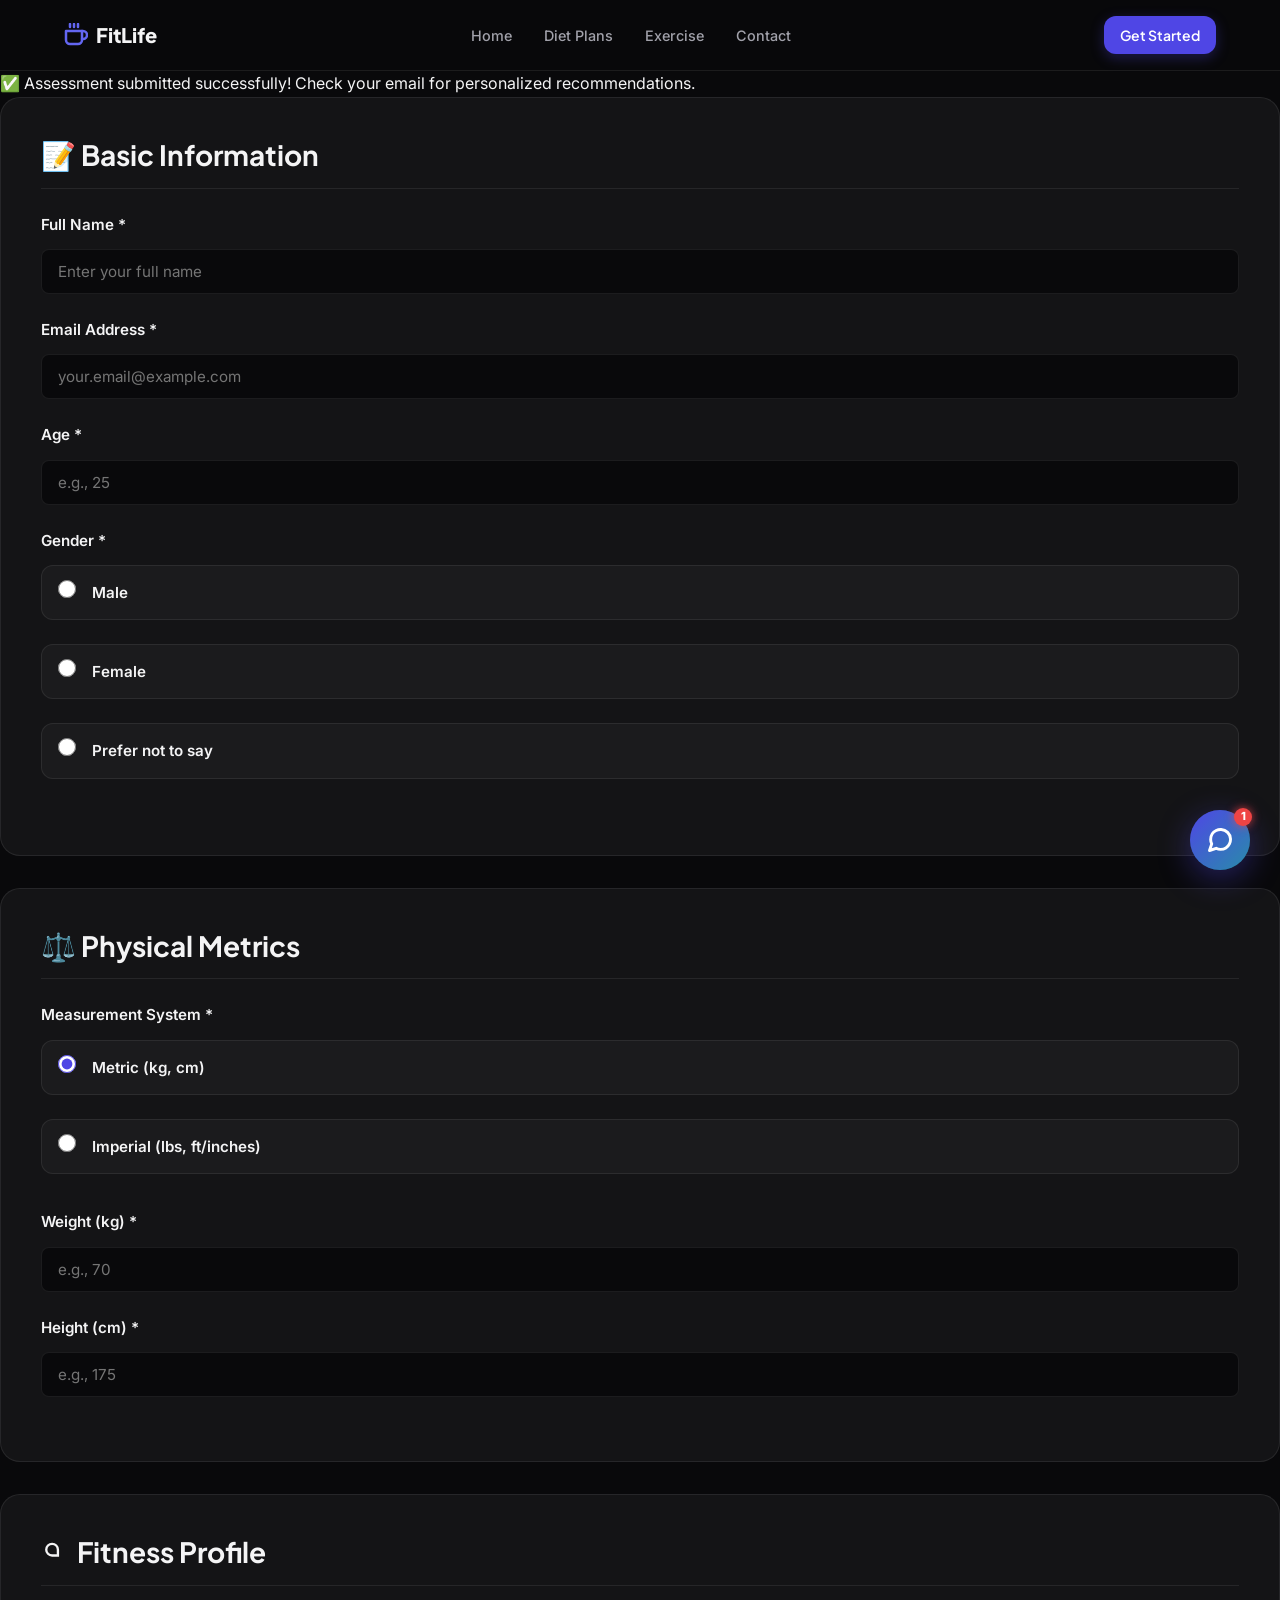
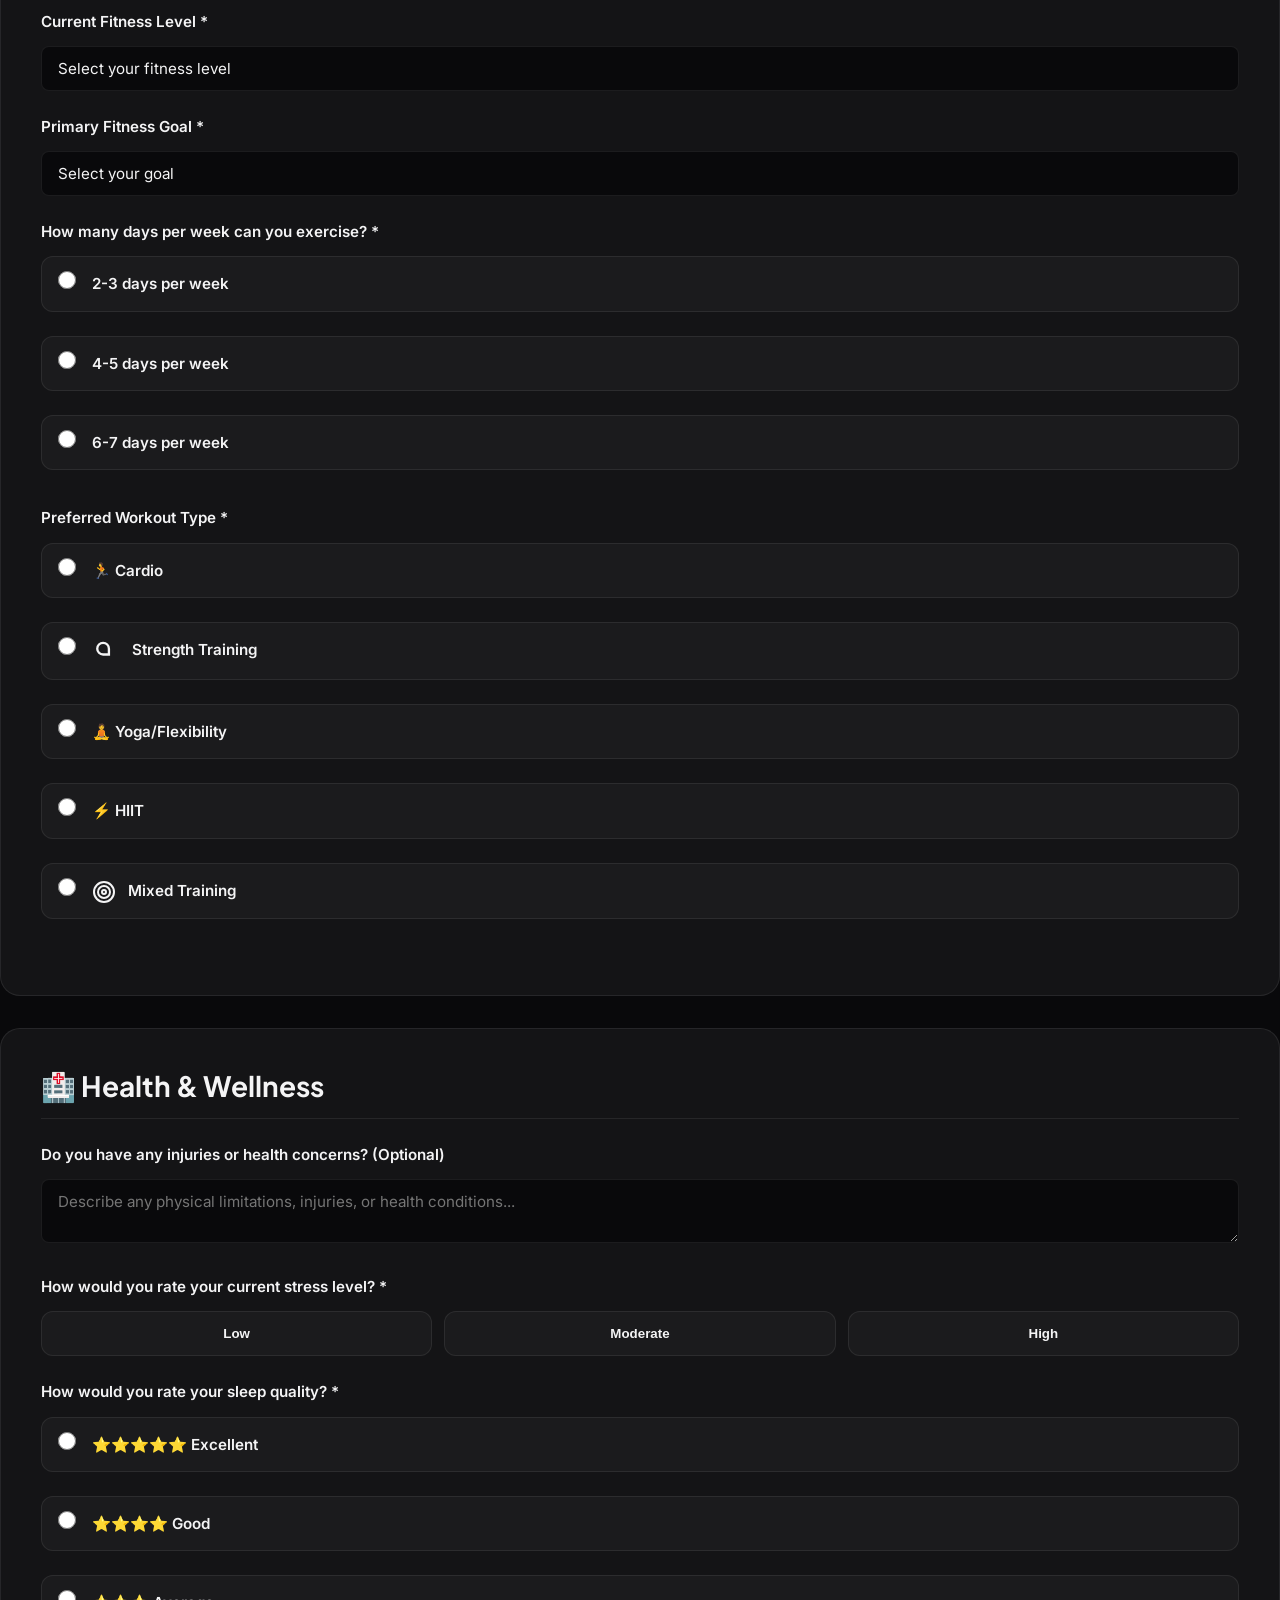
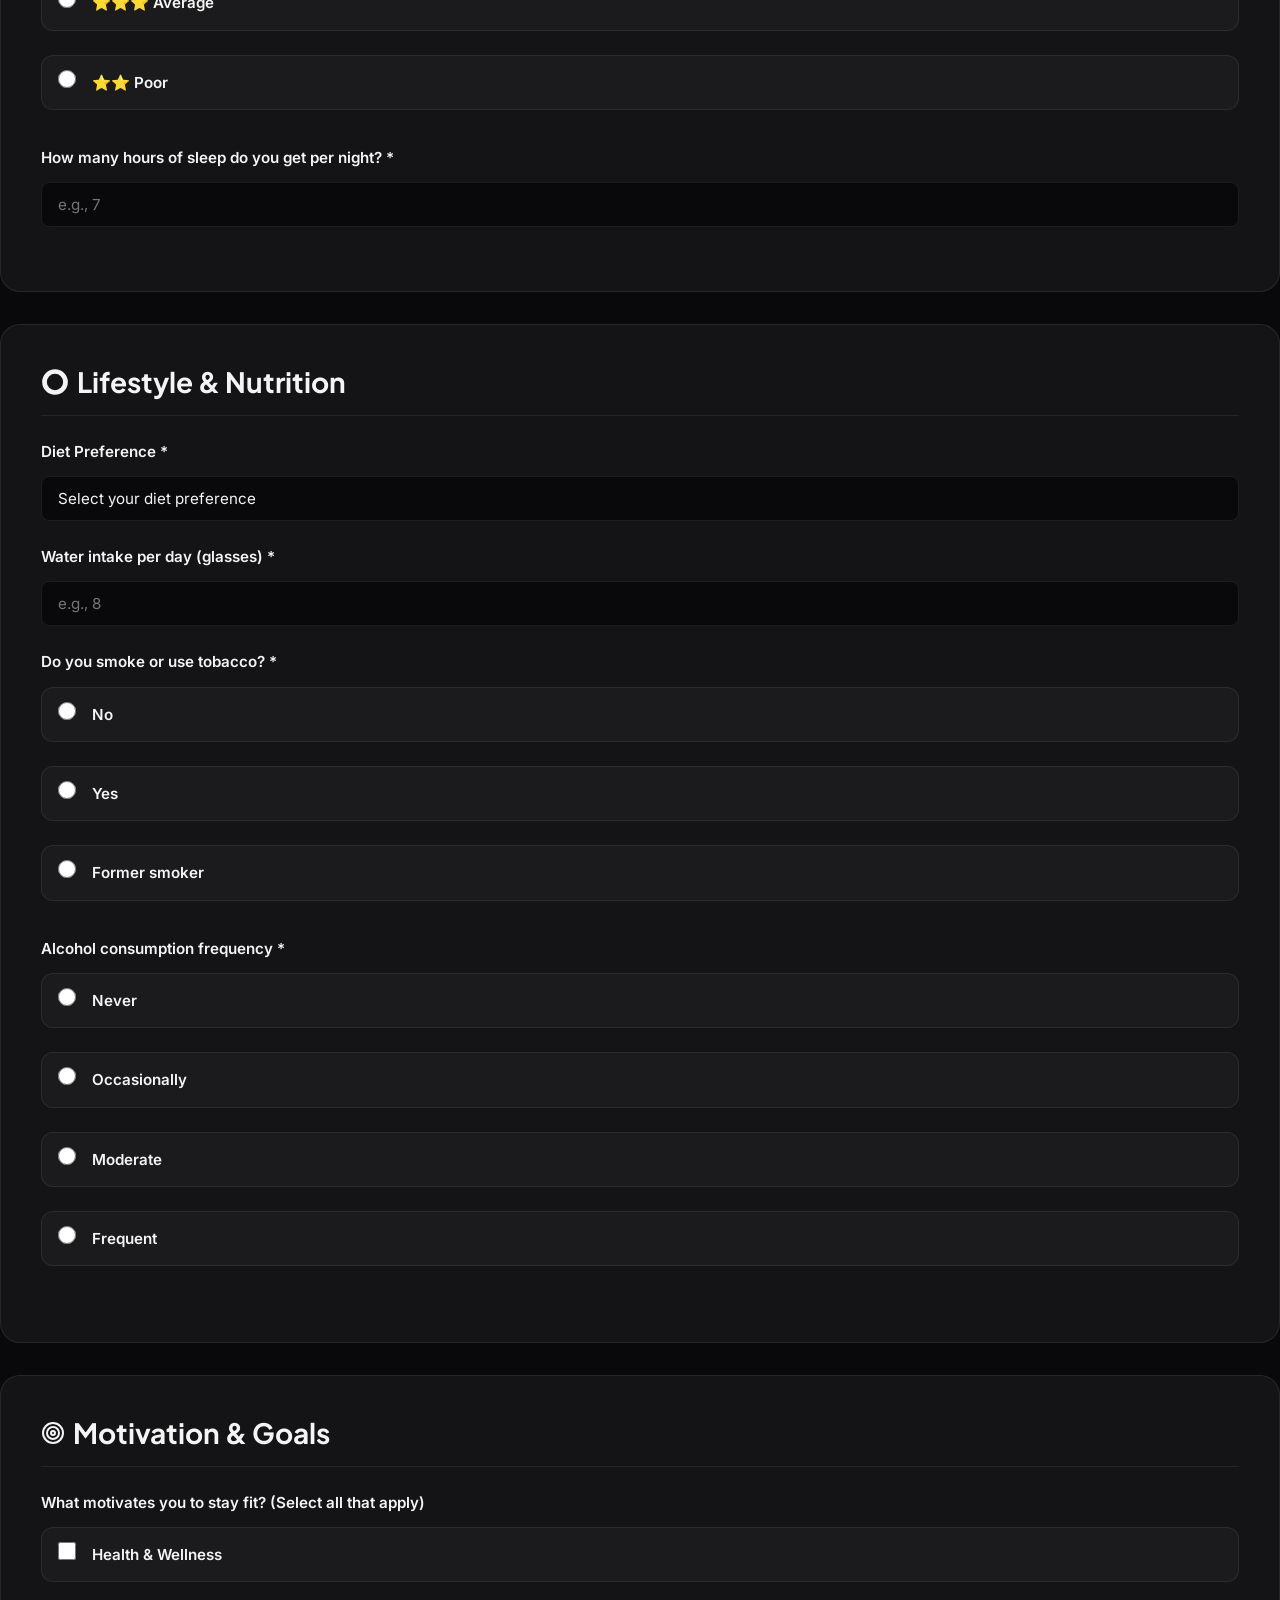
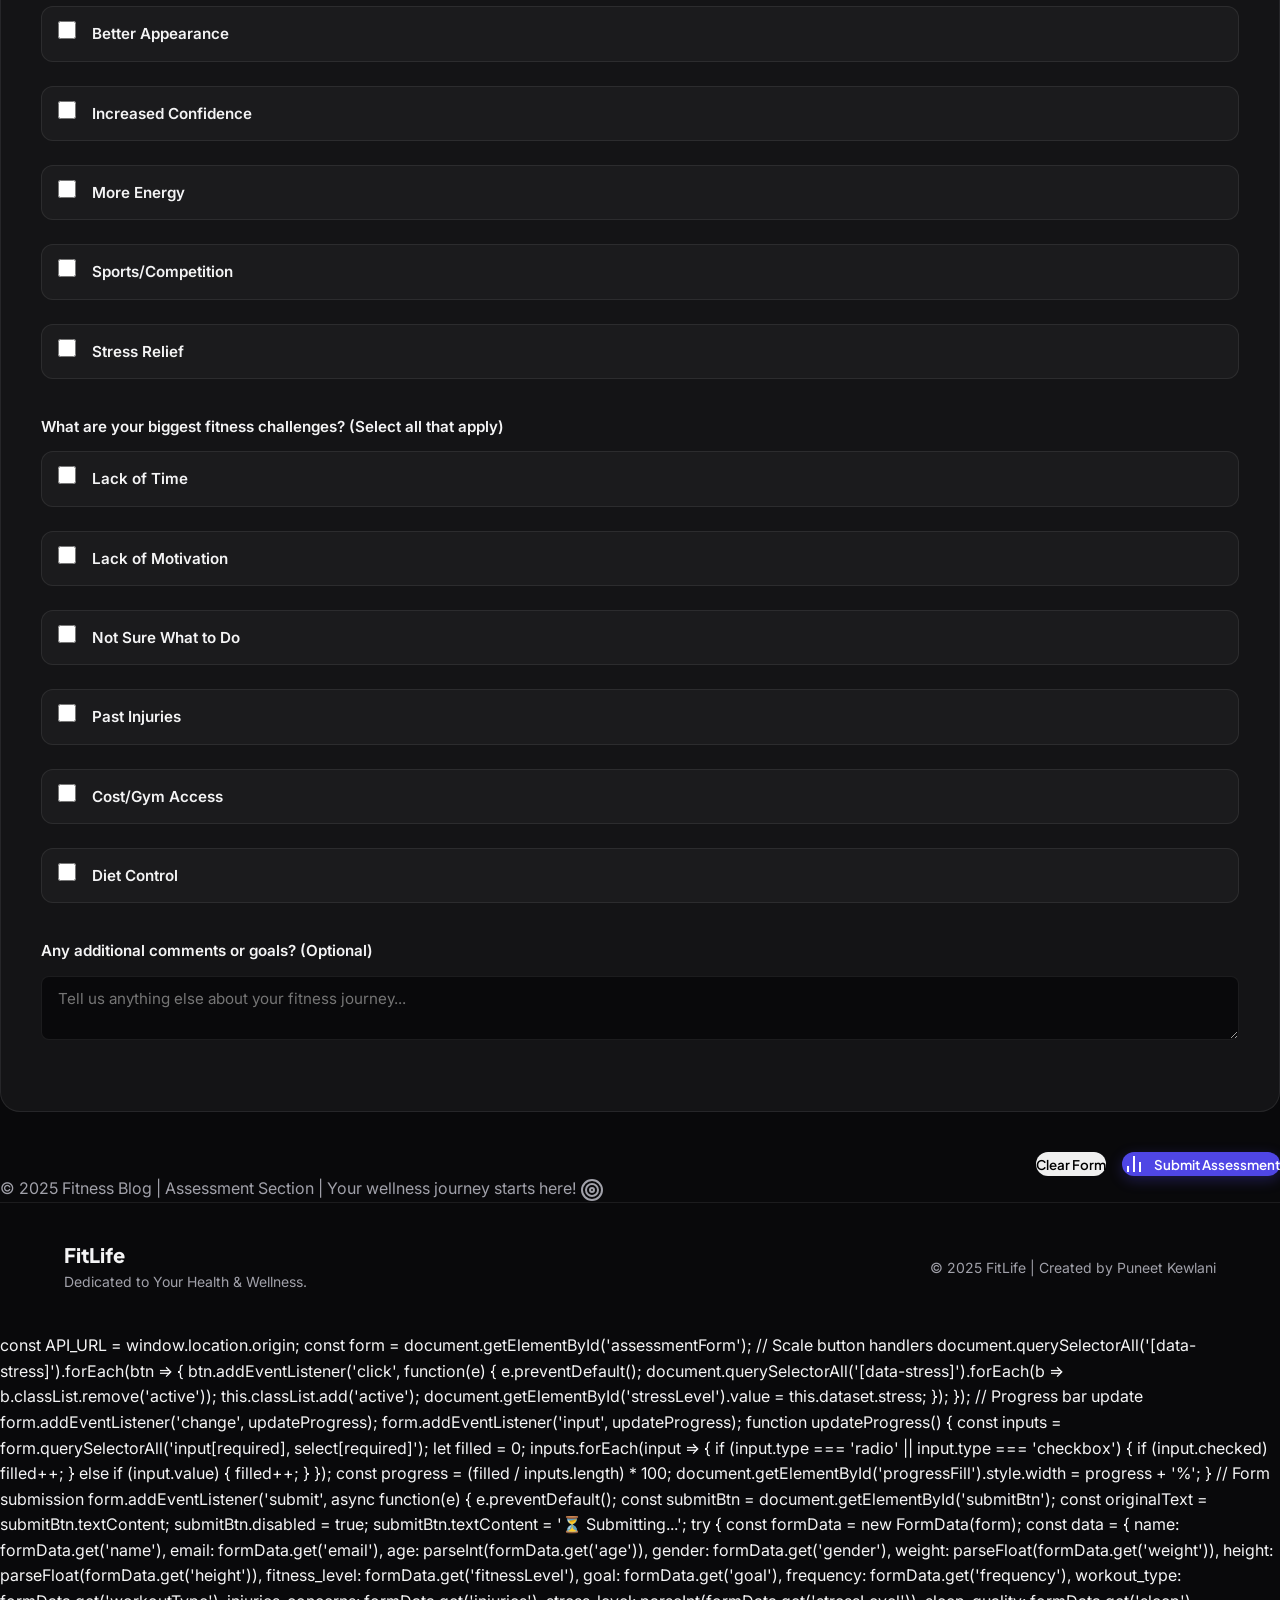
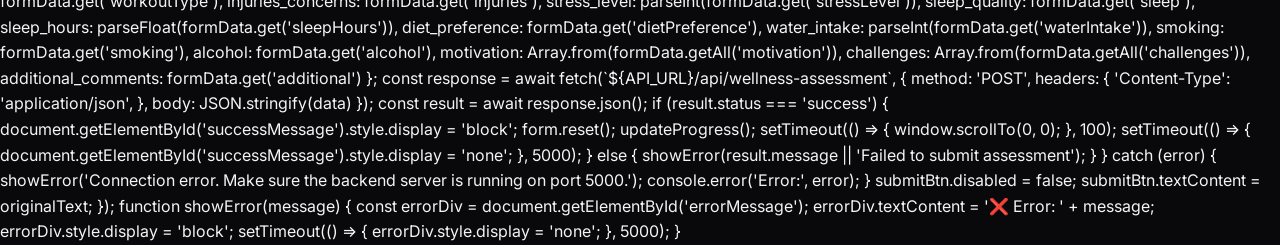
==== commit 3170c62d: "Unchanged saves" ====
--- a/assessment.html
+++ b/assessment.html
@@ -455,5 +455,7 @@
     }
   </script>
 
+  <!-- Core FitLife AI Chatbot Module -->
+  <script src="assets/js/chatbot.js" defer></script>
 </body>
 </html>
--- a/assets/css/modern.css
+++ b/assets/css/modern.css
@@ -481,3 +481,390 @@
 .progress-bar { background: rgba(255,255,255,0.05); height: 8px; border-radius: 4px; overflow: hidden; margin-bottom: 32px; }
 .progress-fill { height: 100%; background: var(--primary); width: 0%; transition: width 0.3s ease; }
 .button-group { display: flex; gap: 16px; margin-top: 40px; justify-content: flex-end; }
+
+/* ========================================
+   FitLife Premium AI Chatbot Widget Styles
+   ======================================== */
+
+.chatbot-launcher {
+  position: fixed;
+  bottom: 30px;
+  right: 30px;
+  width: 60px;
+  height: 60px;
+  border-radius: 50%;
+  background: linear-gradient(135deg, var(--primary), var(--emerald));
+  box-shadow: 0 8px 32px rgba(79, 70, 229, 0.4);
+  cursor: pointer;
+  z-index: 9999;
+  display: flex;
+  align-items: center;
+  justify-content: center;
+  color: white;
+  transition: all 0.4s cubic-bezier(0.175, 0.885, 0.32, 1.275);
+}
+
+.chatbot-launcher:hover {
+  transform: translateY(-5px) scale(1.05);
+  box-shadow: 0 12px 40px rgba(79, 70, 229, 0.6);
+}
+
+.chatbot-launcher-pulse {
+  position: absolute;
+  top: 0;
+  left: 0;
+  width: 100%;
+  height: 100%;
+  border-radius: 50%;
+  background: var(--primary);
+  opacity: 0.4;
+  z-index: -1;
+  animation: chatbot-pulse 2s infinite;
+}
+
+@keyframes chatbot-pulse {
+  0% { transform: scale(1); opacity: 0.4; }
+  100% { transform: scale(1.6); opacity: 0; }
+}
+
+.chatbot-launcher-badge {
+  position: absolute;
+  top: -2px;
+  right: -2px;
+  background: #ef4444;
+  color: white;
+  font-size: 0.7rem;
+  font-weight: 800;
+  width: 18px;
+  height: 18px;
+  border-radius: 50%;
+  display: flex;
+  align-items: center;
+  justify-content: center;
+  box-shadow: 0 0 10px rgba(239, 68, 68, 0.8);
+  animation: chatbot-bounce 1s infinite alternate;
+}
+
+@keyframes chatbot-bounce {
+  from { transform: translateY(0); }
+  to { transform: translateY(-4px); }
+}
+
+.chatbot-container {
+  position: fixed;
+  bottom: 105px;
+  right: 30px;
+  width: 380px;
+  height: 580px;
+  border-radius: var(--radius-lg);
+  background: rgba(15, 15, 18, 0.85);
+  backdrop-filter: blur(20px);
+  -webkit-backdrop-filter: blur(20px);
+  border: 1px solid rgba(255, 255, 255, 0.08);
+  box-shadow: 0 20px 50px rgba(0, 0, 0, 0.5);
+  z-index: 9998;
+  display: flex;
+  flex-direction: column;
+  overflow: hidden;
+  opacity: 0;
+  transform: scale(0.9) translateY(20px);
+  transform-origin: bottom right;
+  pointer-events: none;
+  transition: all 0.4s cubic-bezier(0.165, 0.84, 0.44, 1);
+}
+
+.chatbot-container.active {
+  opacity: 1;
+  transform: scale(1) translateY(0);
+  pointer-events: all;
+}
+
+.chatbot-header {
+  padding: 16px 20px;
+  background: rgba(255, 255, 255, 0.02);
+  border-bottom: 1px solid rgba(255, 255, 255, 0.08);
+  display: flex;
+  align-items: center;
+  justify-content: space-between;
+}
+
+.chatbot-profile {
+  display: flex;
+  align-items: center;
+  gap: 12px;
+}
+
+.chatbot-avatar {
+  width: 40px;
+  height: 40px;
+  border-radius: 50%;
+  background: linear-gradient(135deg, var(--primary), var(--emerald));
+  display: flex;
+  align-items: center;
+  justify-content: center;
+  font-weight: 800;
+  color: white;
+  position: relative;
+  font-size: 1.1rem;
+}
+
+.chatbot-status-dot {
+  position: absolute;
+  bottom: 0;
+  right: 0;
+  width: 10px;
+  height: 10px;
+  border-radius: 50%;
+  background: var(--emerald);
+  border: 2px solid var(--bg-dark);
+  box-shadow: 0 0 8px var(--emerald);
+}
+
+.chatbot-info h4 {
+  font-size: 0.95rem;
+  color: var(--text-main);
+  margin-bottom: 2px;
+}
+
+.chatbot-info p {
+  font-size: 0.75rem;
+  color: var(--text-muted);
+  display: flex;
+  align-items: center;
+  gap: 4px;
+}
+
+.chatbot-close-btn {
+  background: transparent;
+  border: none;
+  color: var(--text-muted);
+  font-size: 1.3rem;
+  cursor: pointer;
+  transition: var(--transition);
+  display: flex;
+  align-items: center;
+  justify-content: center;
+  width: 32px;
+  height: 32px;
+  border-radius: 50%;
+}
+
+.chatbot-close-btn:hover {
+  background: rgba(255, 255, 255, 0.05);
+  color: var(--text-main);
+}
+
+.chatbot-messages {
+  flex-grow: 1;
+  overflow-y: auto;
+  padding: 20px;
+  display: flex;
+  flex-direction: column;
+  gap: 16px;
+  scrollbar-width: thin;
+  scrollbar-color: rgba(255, 255, 255, 0.1) transparent;
+}
+
+.chatbot-messages::-webkit-scrollbar {
+  width: 6px;
+}
+
+.chatbot-messages::-webkit-scrollbar-thumb {
+  background-color: rgba(255, 255, 255, 0.1);
+  border-radius: 10px;
+}
+
+.chatbot-msg-bubble {
+  max-width: 85%;
+  padding: 12px 16px;
+  border-radius: var(--radius-md);
+  font-size: 0.9rem;
+  line-height: 1.5;
+  animation: chatbot-fade-in 0.3s ease forwards;
+}
+
+@keyframes chatbot-fade-in {
+  from { opacity: 0; transform: translateY(8px); }
+  to { opacity: 1; transform: translateY(0); }
+}
+
+.chatbot-msg-bubble.bot {
+  align-self: flex-start;
+  background: rgba(255, 255, 255, 0.04);
+  color: var(--text-main);
+  border: 1px solid rgba(255, 255, 255, 0.05);
+  border-bottom-left-radius: 2px;
+}
+
+.chatbot-msg-bubble.user {
+  align-self: flex-end;
+  background: linear-gradient(135deg, var(--primary), #3b82f6);
+  color: white;
+  border-bottom-right-radius: 2px;
+  box-shadow: 0 4px 12px rgba(79, 70, 229, 0.2);
+}
+
+/* Style inside chatbot response content */
+.chatbot-msg-bubble p {
+  color: inherit;
+  margin-bottom: 8px;
+}
+.chatbot-msg-bubble p:last-child {
+  margin-bottom: 0;
+}
+.chatbot-msg-bubble ul, .chatbot-msg-bubble ol {
+  padding-left: 20px;
+  margin-bottom: 8px;
+}
+.chatbot-msg-bubble li {
+  margin-bottom: 4px;
+}
+.chatbot-msg-bubble li:last-child {
+  margin-bottom: 0;
+}
+.chatbot-msg-bubble strong {
+  color: white;
+}
+
+.chatbot-msg-time {
+  font-size: 0.7rem;
+  color: var(--text-muted);
+  margin-top: 4px;
+  display: block;
+}
+.chatbot-msg-bubble.user .chatbot-msg-time {
+  color: rgba(255, 255, 255, 0.7);
+  text-align: right;
+}
+
+.chatbot-chips {
+  display: flex;
+  flex-wrap: wrap;
+  gap: 8px;
+  margin-top: 8px;
+  margin-bottom: 4px;
+}
+
+.chatbot-chip {
+  background: rgba(99, 102, 241, 0.08);
+  border: 1px solid rgba(99, 102, 241, 0.2);
+  color: var(--primary-hover);
+  padding: 6px 12px;
+  border-radius: var(--radius-full);
+  font-size: 0.8rem;
+  font-weight: 500;
+  cursor: pointer;
+  transition: var(--transition);
+  display: flex;
+  align-items: center;
+  gap: 4px;
+}
+
+.chatbot-chip:hover {
+  background: var(--primary);
+  border-color: var(--primary);
+  color: white;
+  transform: translateY(-2px);
+  box-shadow: 0 4px 12px var(--primary-glow);
+}
+
+.chatbot-input-container {
+  padding: 16px 20px;
+  background: rgba(255, 255, 255, 0.01);
+  border-top: 1px solid rgba(255, 255, 255, 0.08);
+  display: flex;
+  align-items: center;
+  gap: 12px;
+}
+
+.chatbot-input-wrapper {
+  position: relative;
+  flex-grow: 1;
+}
+
+.chatbot-input {
+  width: 100%;
+  padding: 12px 16px;
+  background: var(--bg-dark);
+  border: 1px solid rgba(255, 255, 255, 0.08);
+  border-radius: var(--radius-md);
+  color: var(--text-main);
+  font-family: var(--font-body);
+  font-size: 0.9rem;
+  transition: var(--transition);
+}
+
+.chatbot-input:focus {
+  outline: none;
+  border-color: var(--primary-hover);
+  box-shadow: 0 0 0 3px rgba(79, 70, 229, 0.15);
+}
+
+.chatbot-send-btn {
+  width: 44px;
+  height: 44px;
+  border-radius: var(--radius-md);
+  background: var(--primary);
+  border: none;
+  color: white;
+  cursor: pointer;
+  display: flex;
+  align-items: center;
+  justify-content: center;
+  transition: var(--transition);
+  box-shadow: 0 4px 10px var(--primary-glow);
+  flex-shrink: 0;
+}
+
+.chatbot-send-btn:hover {
+  background: var(--primary-hover);
+  transform: translateY(-1px);
+  box-shadow: 0 6px 14px var(--primary-glow);
+}
+
+.chatbot-send-btn:disabled {
+  background: rgba(255, 255, 255, 0.05);
+  color: var(--text-muted);
+  box-shadow: none;
+  cursor: not-allowed;
+}
+
+.chatbot-typing-bubble {
+  display: flex;
+  align-items: center;
+  gap: 4px;
+  padding: 12px 18px !important;
+}
+
+.chatbot-typing-dot {
+  width: 6px;
+  height: 6px;
+  background-color: var(--text-muted);
+  border-radius: 50%;
+  animation: chatbot-bounce-dot 1.4s infinite ease-in-out both;
+}
+
+.chatbot-typing-dot:nth-child(1) { animation-delay: -0.32s; }
+.chatbot-typing-dot:nth-child(2) { animation-delay: -0.16s; }
+
+@keyframes chatbot-bounce-dot {
+  0%, 80%, 100% { transform: scale(0); }
+  40% { transform: scale(1); }
+}
+
+/* Mobile Responsiveness */
+@media (max-width: 480px) {
+  .chatbot-container {
+    bottom: 0;
+    right: 0;
+    width: 100%;
+    height: 100%;
+    border-radius: 0;
+    border: none;
+  }
+  .chatbot-launcher {
+    bottom: 20px;
+    right: 20px;
+  }
+}
+
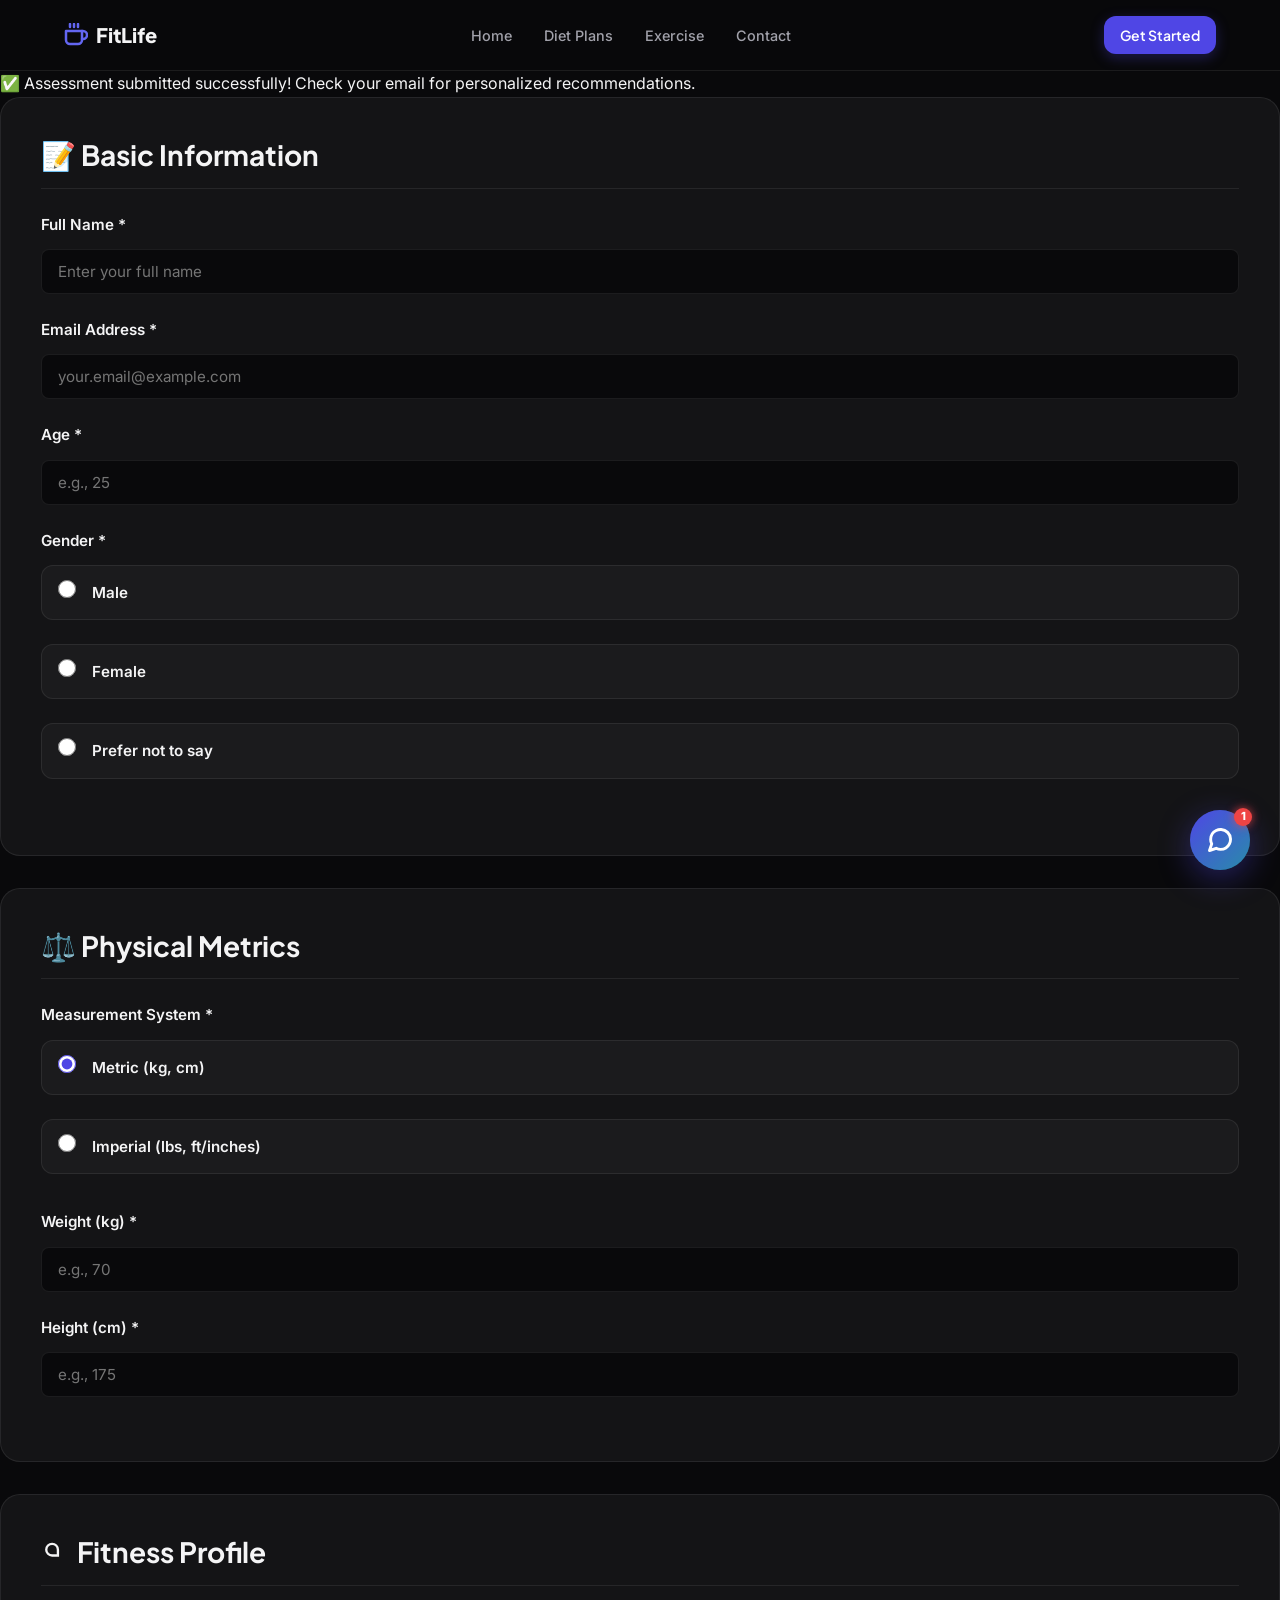
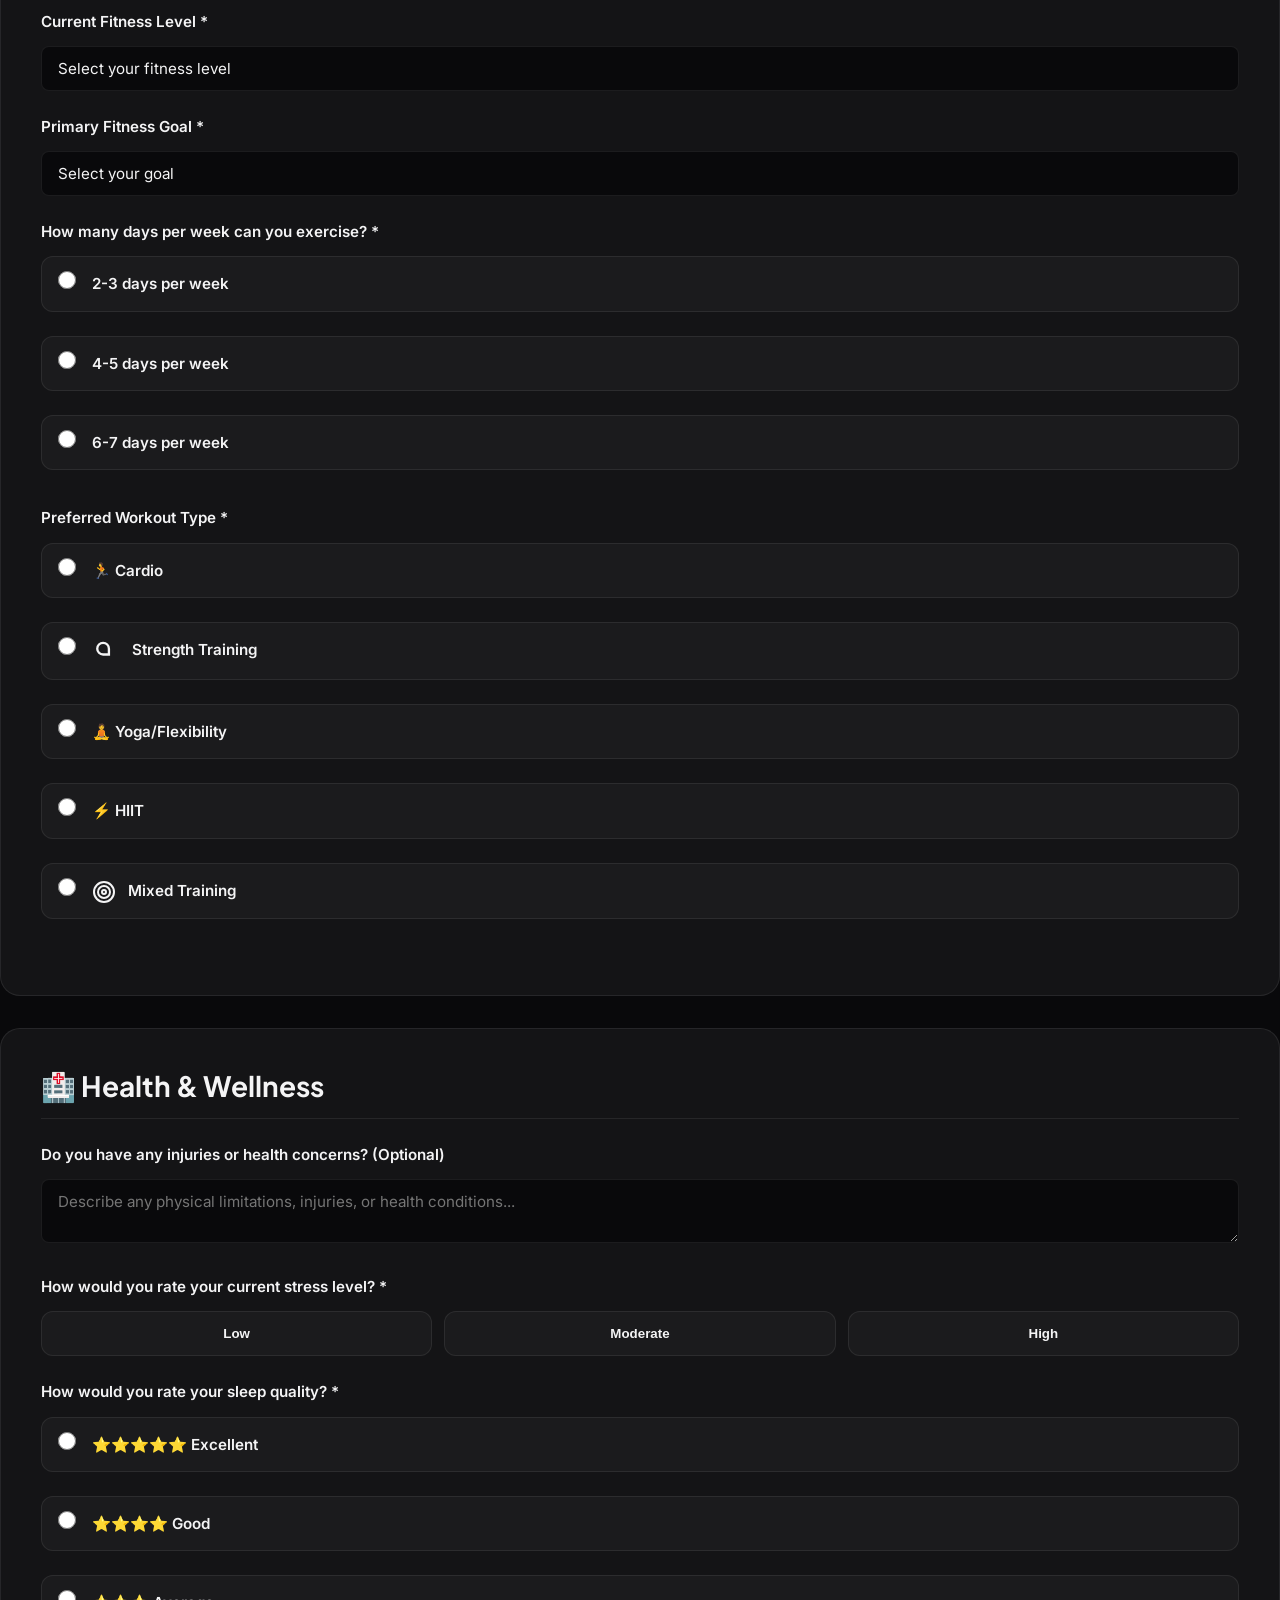
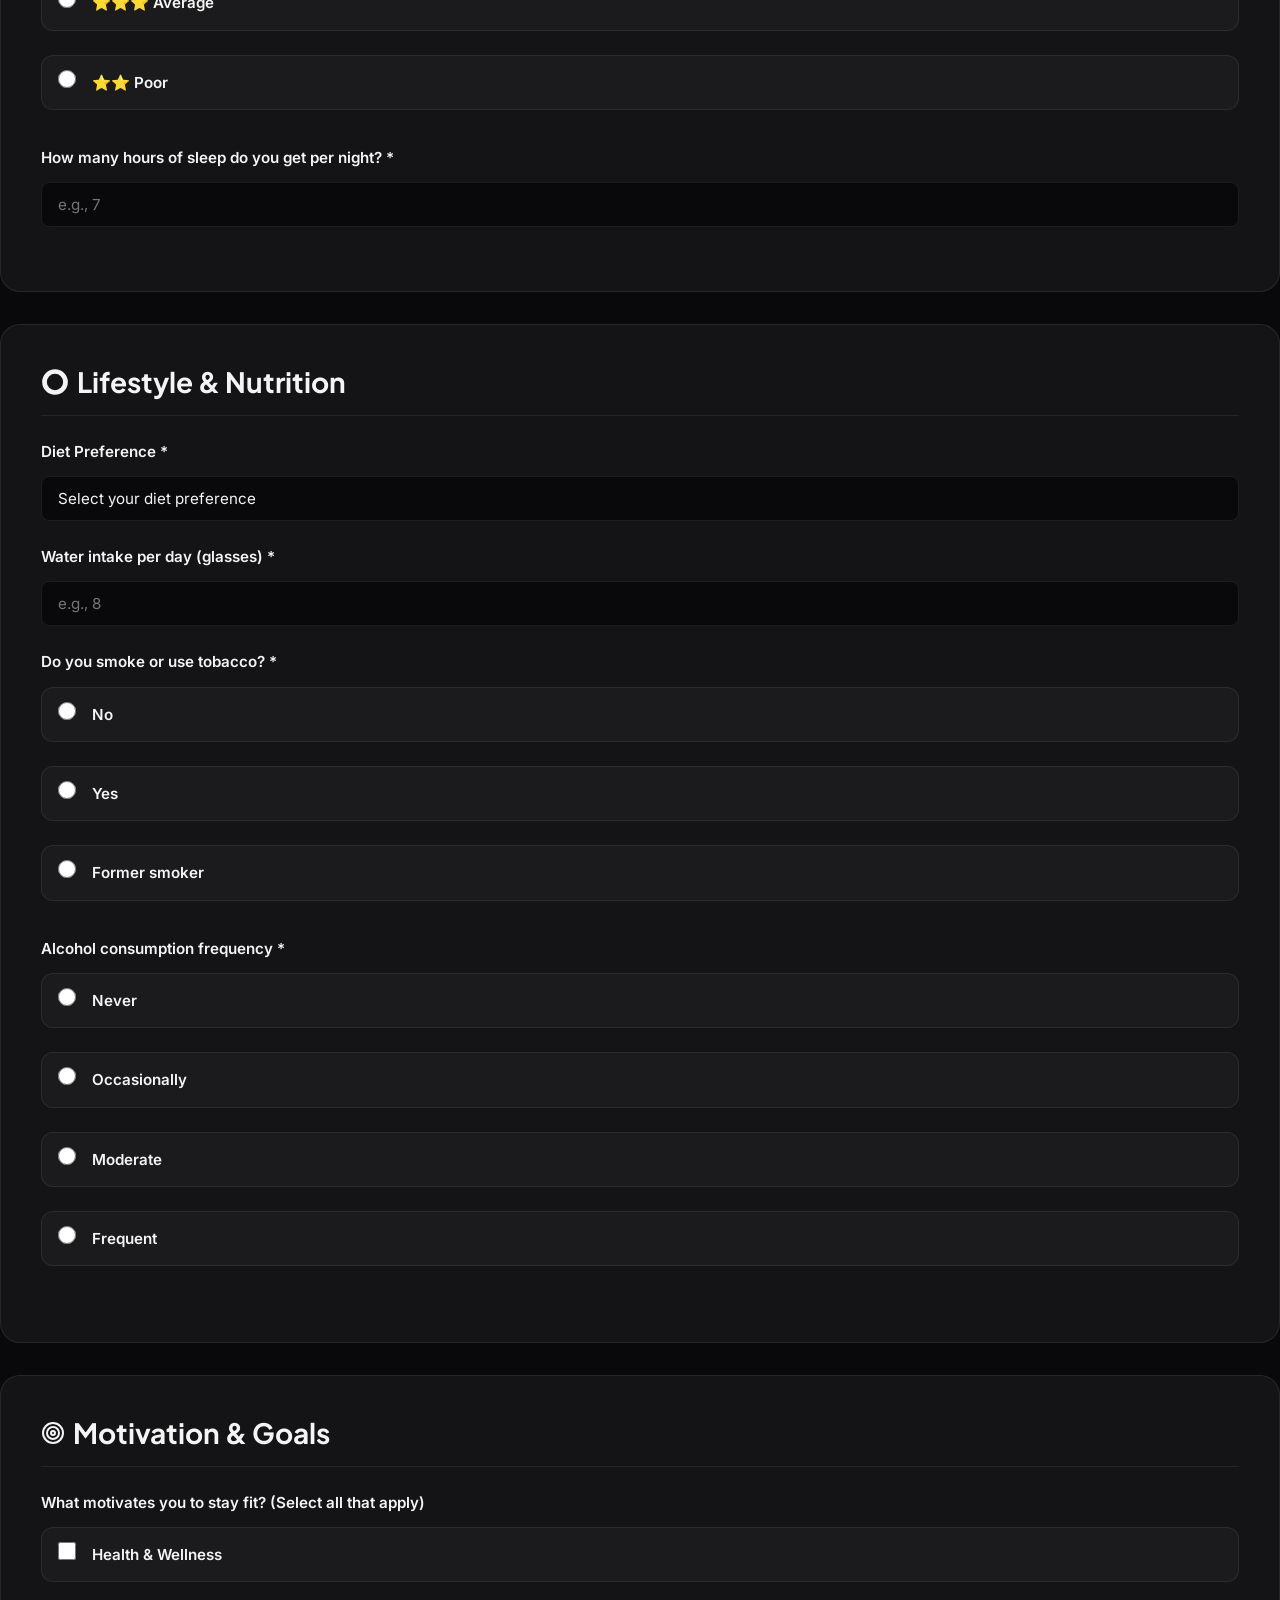
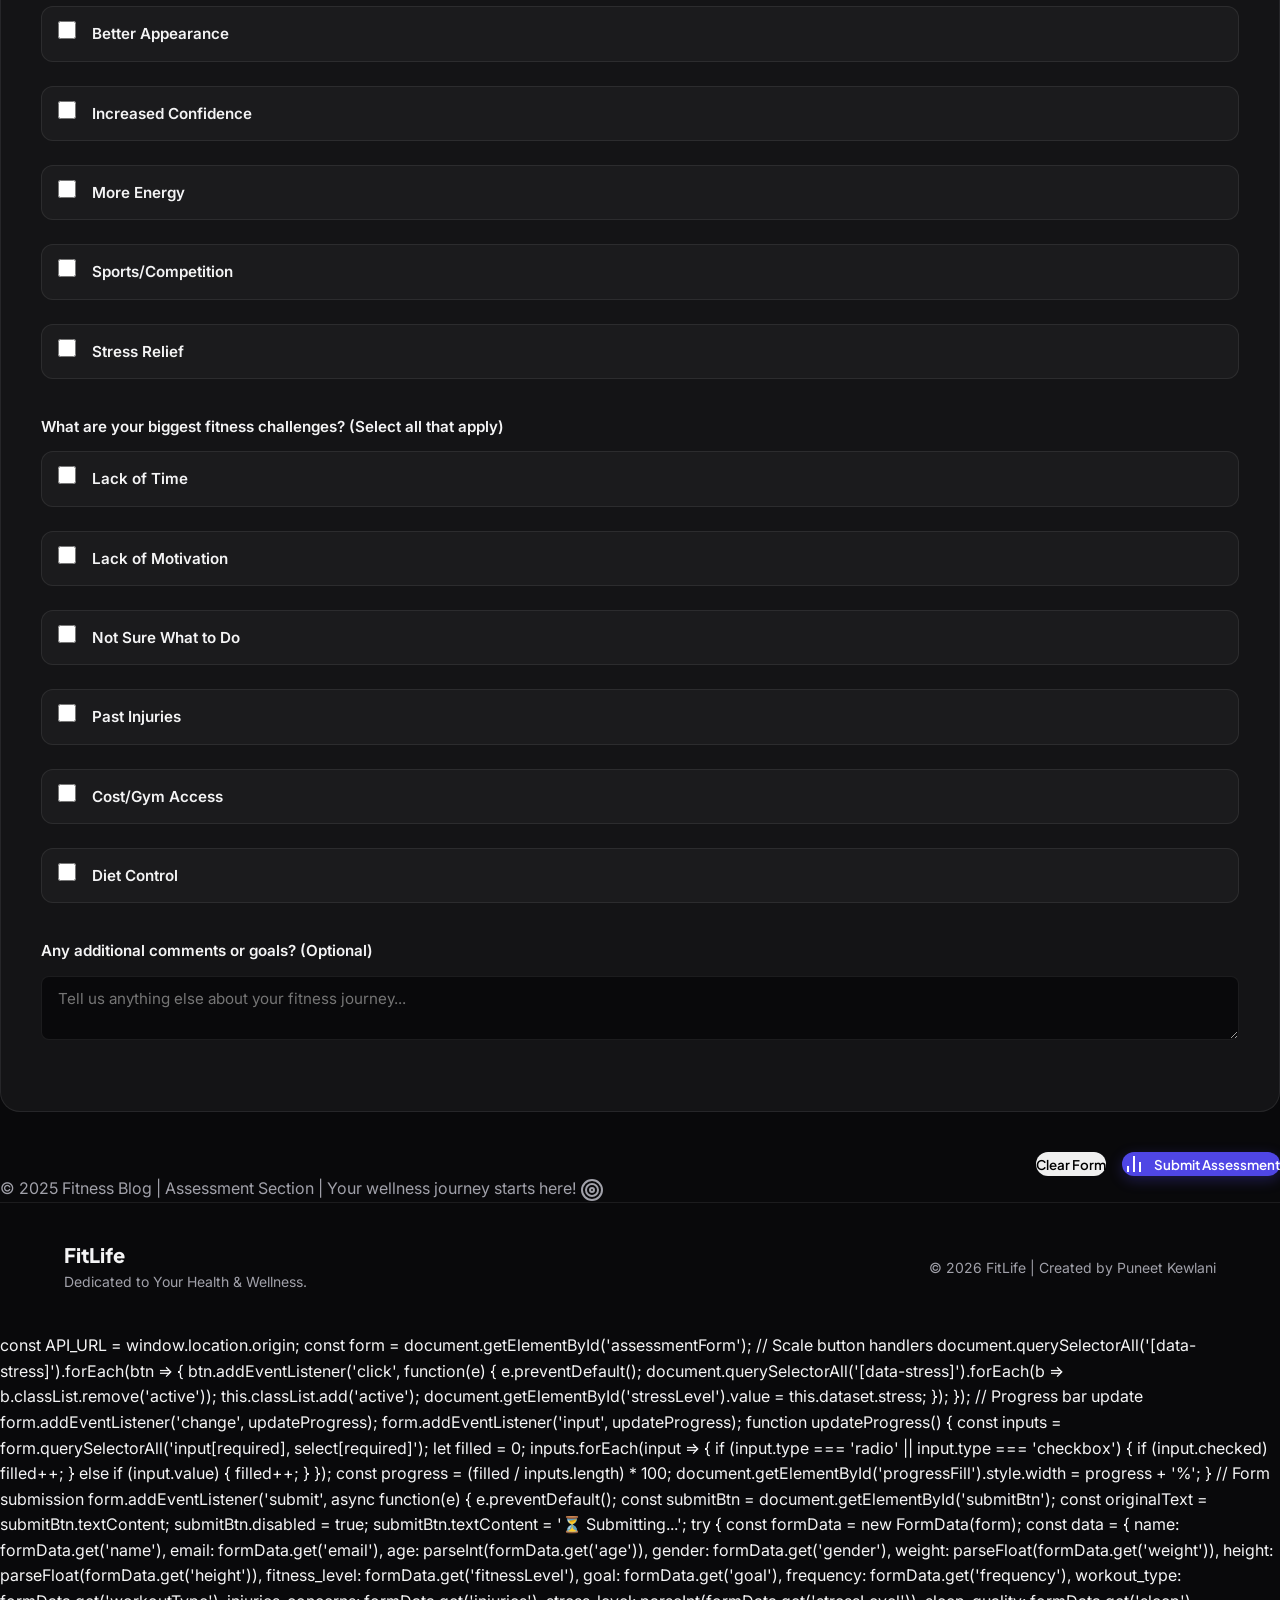
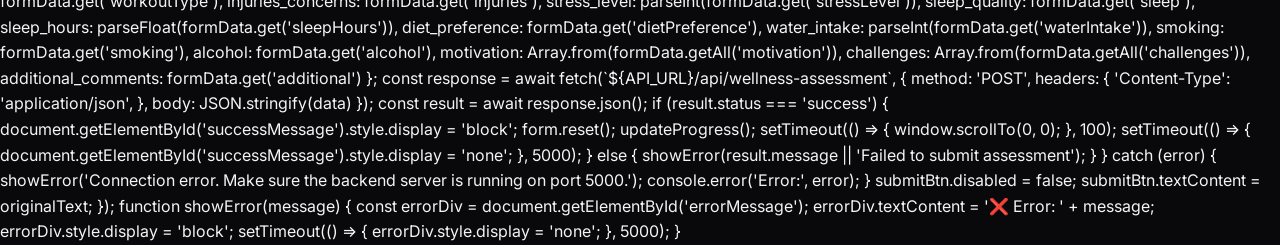
==== commit cf93518d: "Edited the backend problem may solve by this" ====
--- a/assessment.html
+++ b/assessment.html
@@ -343,7 +343,7 @@
         <p>Dedicated to Your Health & Wellness.</p>
       </div>
       <div class="footer-links">
-        <p>© 2025 FitLife | Created by Puneet Kewlani</p>
+        <p>© 2026 FitLife | Created by Puneet Kewlani</p>
       </div>
     </div>
   </footer>
